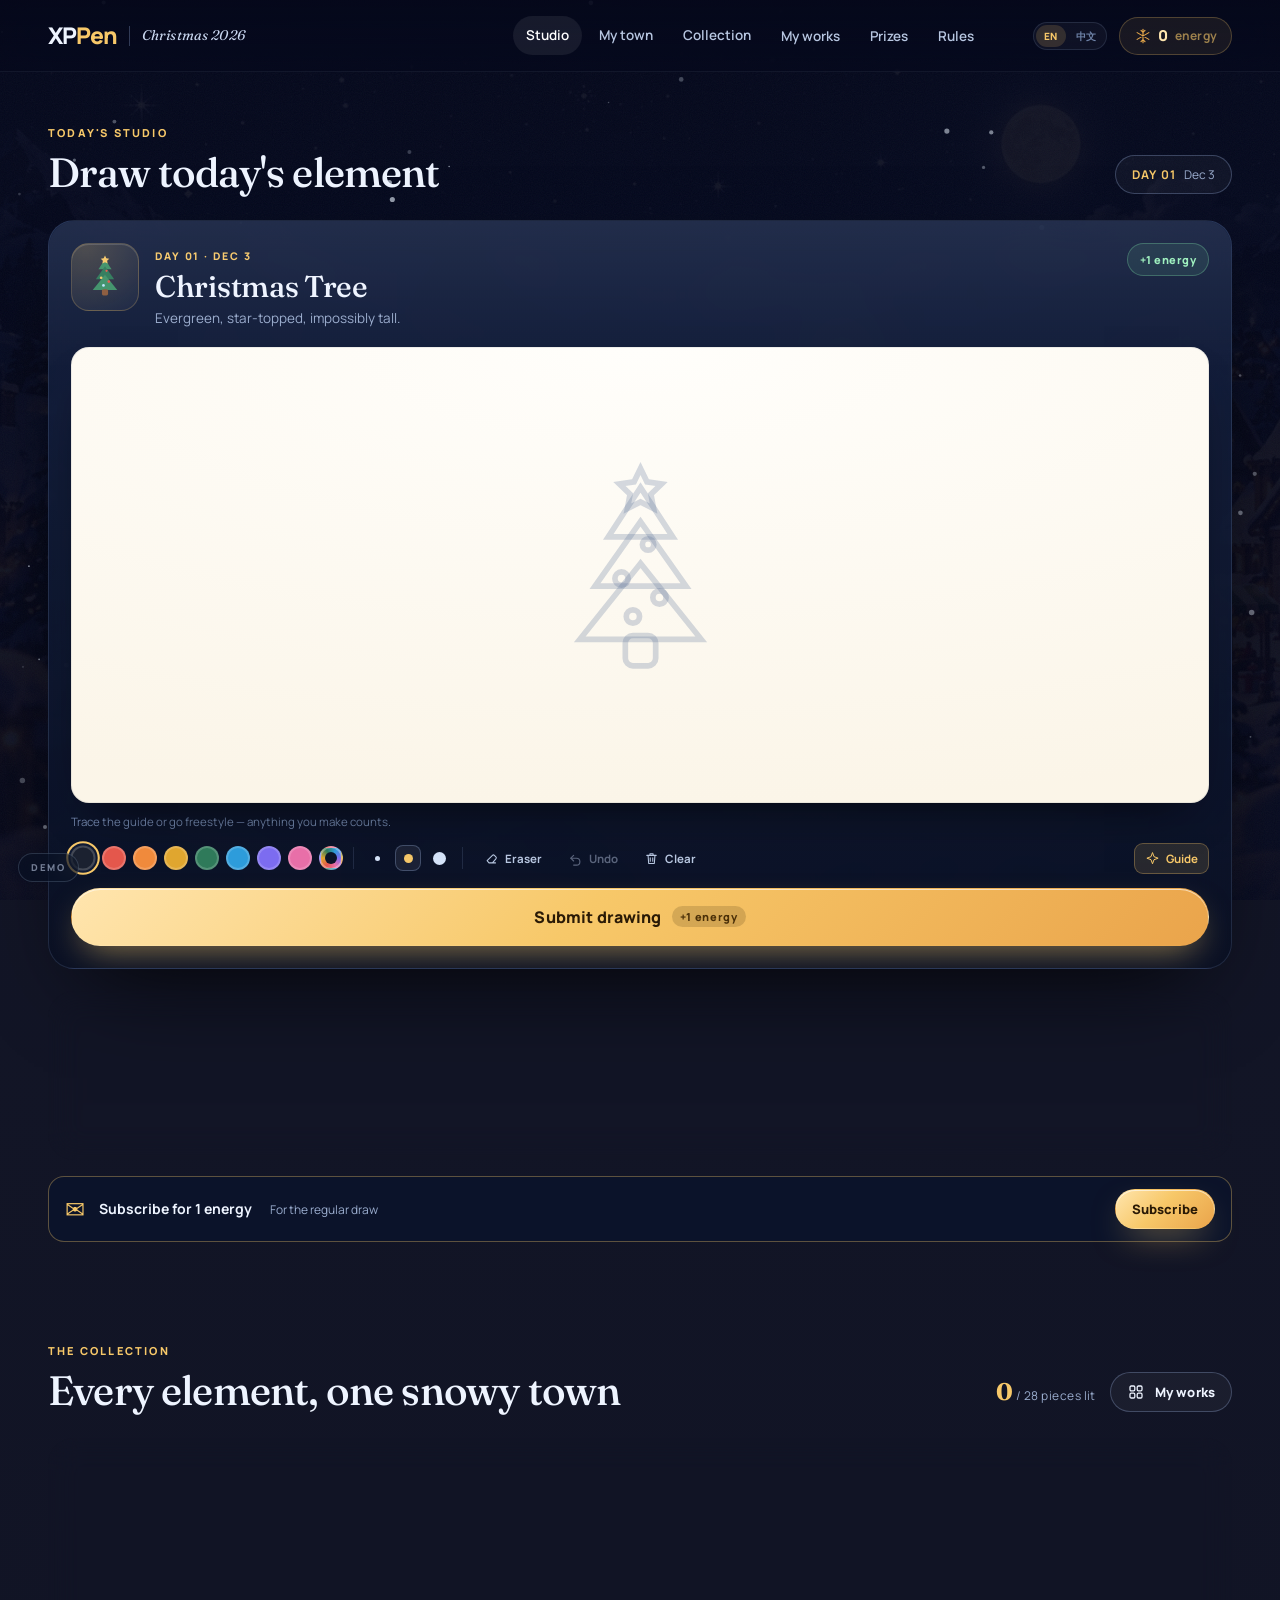
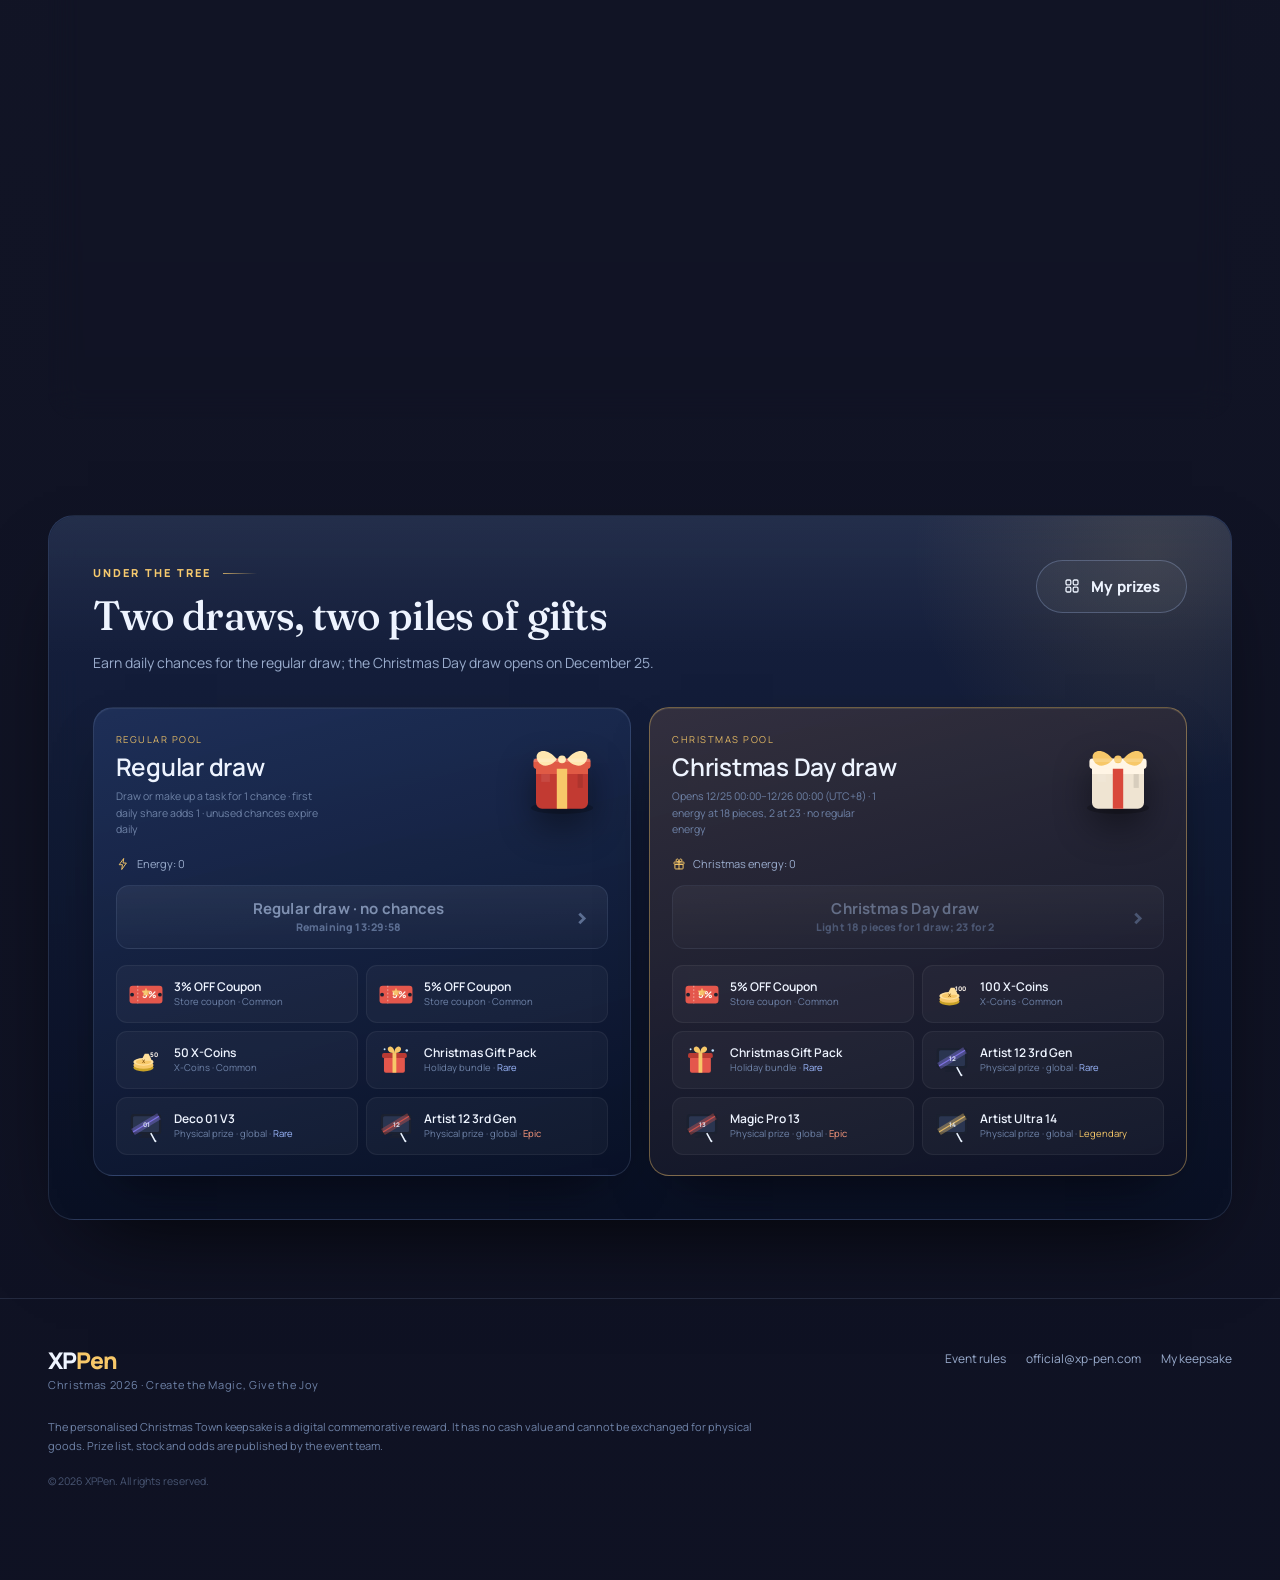
==== index.html @ 3fe93b1b "新增画室取色器与我的奖品演示场景 - 画室色板末尾新增取色器（彩虹环），调用系统取色，选中后高亮且不影响橡皮/其它色块状态 - DEMO 新增「我的奖品 · 空列表」与「我的奖品 · 实物/优惠券/积" ====
<!DOCTYPE html>
<html lang="en">
<head>
  <meta charset="UTF-8">
  <meta name="viewport" content="width=device-width, initial-scale=1, viewport-fit=cover">
  <meta name="theme-color" content="#05081a">
  <title>XPPen Christmas 2026 · Create the Magic, Give the Joy</title>
  <meta name="description" content="Draw a Christmas element every day, light up a snowbound town piece by piece and unwrap stage prizes — including the Christmas Day draw.">
  <link rel="icon" href="data:image/svg+xml,%3Csvg xmlns='http://www.w3.org/2000/svg' viewBox='0 0 32 32'%3E%3Crect width='32' height='32' rx='8' fill='%230b1228'/%3E%3Cg stroke='%23f7c869' stroke-width='2' stroke-linecap='round'%3E%3Cpath d='M16 5v22M6.5 10.5l19 11M25.5 10.5l-19 11'/%3E%3Cpath d='M12 7l4 3 4-3M12 25l4-3 4 3'/%3E%3C/g%3E%3C/svg%3E">
  <link rel="preconnect" href="https://fonts.googleapis.com">
  <link rel="preconnect" href="https://fonts.gstatic.com" crossorigin>
  <link href="https://fonts.googleapis.com/css2?family=Fraunces:ital,opsz,wght@0,9..144,400..700;1,9..144,400..700&family=Manrope:wght@400;500;600;700;800&display=swap" rel="stylesheet">
  <link rel="stylesheet" href="assets/css/style.css?v=20261104n">
</head>
<body>

<svg class="svg-defs" aria-hidden="true" focusable="false">
  <symbol id="i-arrow" viewBox="0 0 24 24"><path d="M4 12h15M13 6l6 6-6 6" fill="none" stroke="currentColor" stroke-width="1.8" stroke-linecap="round" stroke-linejoin="round"/></symbol>
  <symbol id="i-close" viewBox="0 0 24 24"><path d="M6 6l12 12M18 6L6 18" fill="none" stroke="currentColor" stroke-width="1.8" stroke-linecap="round"/></symbol>
  <symbol id="i-lock" viewBox="0 0 24 24"><rect x="5" y="10" width="14" height="10" rx="2.5" fill="none" stroke="currentColor" stroke-width="1.7"/><path d="M8 10V7.5a4 4 0 0 1 8 0V10" fill="none" stroke="currentColor" stroke-width="1.7"/><circle cx="12" cy="15" r="1.4" fill="currentColor"/></symbol>
  <symbol id="i-check" viewBox="0 0 24 24"><path d="M5 12.5l4.5 4.5L19 7" fill="none" stroke="currentColor" stroke-width="2" stroke-linecap="round" stroke-linejoin="round"/></symbol>
  <symbol id="i-share" viewBox="0 0 24 24"><circle cx="18" cy="5.5" r="2.6" fill="none" stroke="currentColor" stroke-width="1.7"/><circle cx="6" cy="12" r="2.6" fill="none" stroke="currentColor" stroke-width="1.7"/><circle cx="18" cy="18.5" r="2.6" fill="none" stroke="currentColor" stroke-width="1.7"/><path d="M8.4 10.7l7.2-4M8.4 13.3l7.2 4" fill="none" stroke="currentColor" stroke-width="1.7"/></symbol>
  <symbol id="i-download" viewBox="0 0 24 24"><path d="M12 3v12m0 0l-5-5m5 5l5-5M4 20h16" fill="none" stroke="currentColor" stroke-width="1.8" stroke-linecap="round" stroke-linejoin="round"/></symbol>
  <symbol id="i-gift" viewBox="0 0 24 24"><rect x="3.5" y="8.5" width="17" height="4" rx="1.2" fill="none" stroke="currentColor" stroke-width="1.7"/><rect x="5" y="12.5" width="14" height="8" rx="1.2" fill="none" stroke="currentColor" stroke-width="1.7"/><path d="M12 8.5V21M12 8.5C10 8.5 7 7.8 7 5.6 7 4 8.4 3 9.7 3.6 11.2 4.3 12 6.4 12 8.5zm0 0c2 0 5-.7 5-2.9C17 4 15.6 3 14.3 3.6 12.8 4.3 12 6.4 12 8.5z" fill="none" stroke="currentColor" stroke-width="1.7" stroke-linejoin="round"/></symbol>
  <symbol id="i-bolt" viewBox="0 0 24 24"><path d="M13.2 2.5L5.5 13.2h5.6L9.8 21.5l8-11.2h-5.7z" fill="none" stroke="currentColor" stroke-width="1.6" stroke-linejoin="round"/></symbol>
  <symbol id="i-gift-deco" viewBox="0 0 120 120"><ellipse cx="60" cy="106" rx="36" ry="7" fill="#000" opacity=".22"/><path d="M30 58h60v42a7 7 0 0 1-7 7H37a7 7 0 0 1-7-7z" fill="var(--deco-box,#c23a32)"/><path d="M30 58h60v9H30z" fill="var(--deco-lid,#e05a45)"/><rect x="54" y="58" width="12" height="49" fill="var(--deco-ribbon,#f7c869)"/><rect x="27" y="49" width="66" height="12" rx="4" fill="var(--deco-lid,#e05a45)"/><path d="M54 50C42 34 26 40 32 52c6 10 18 4 22-2z" fill="var(--deco-bow,#f7c869)"/><path d="M66 50c12-16 28-10 22 2-6 10-18 4-22-2z" fill="var(--deco-bow,#f7c869)"/><circle cx="60" cy="50" r="4.5" fill="var(--deco-bow,#f7c869)"/><path d="M36 67h10v9H36z" fill="#fff" opacity=".08"/><path d="M78 67h6v16h-6z" fill="#000" opacity=".1"/><path d="M27 49h66v4H27z" fill="#fff" opacity=".16"/></symbol>
  <symbol id="i-sparkle" viewBox="0 0 24 24"><path d="M12 2.5l2.4 6.6L21 11.5l-6.6 2.4L12 20.5l-2.4-6.6L3 11.5l6.6-2.4z" fill="none" stroke="currentColor" stroke-width="1.6" stroke-linejoin="round"/></symbol>
  <symbol id="i-lock-open" viewBox="0 0 24 24"><rect x="5" y="10" width="14" height="10" rx="2.5" fill="none" stroke="currentColor" stroke-width="1.7"/><path d="M8 10V7.5a4 4 0 0 1 7.6-1.7" fill="none" stroke="currentColor" stroke-width="1.7" stroke-linecap="round"/></symbol>
  <symbol id="i-calendar" viewBox="0 0 24 24"><rect x="3.5" y="5" width="17" height="15.5" rx="2.5" fill="none" stroke="currentColor" stroke-width="1.7"/><path d="M3.5 9.5h17M8 3v4M16 3v4" fill="none" stroke="currentColor" stroke-width="1.7" stroke-linecap="round"/></symbol>
  <symbol id="i-snow" viewBox="0 0 24 24"><g fill="none" stroke="currentColor" stroke-width="1.5" stroke-linecap="round"><path d="M12 3v18M4.2 7.5l15.6 9M19.8 7.5l-15.6 9"/><path d="M9.4 4.6L12 6.8l2.6-2.2M9.4 19.4L12 17.2l2.6 2.2"/></g></symbol>
  <symbol id="i-undo" viewBox="0 0 24 24"><path d="M9 7L4.5 11.5 9 16" fill="none" stroke="currentColor" stroke-width="1.8" stroke-linecap="round" stroke-linejoin="round"/><path d="M4.5 11.5h9a5.5 5.5 0 0 1 0 11H9" fill="none" stroke="currentColor" stroke-width="1.8" stroke-linecap="round"/></symbol>
  <symbol id="i-eraser" viewBox="0 0 24 24"><path d="M8 19h11M5 15.5l8.5-8.5a2.2 2.2 0 0 1 3.1 0l2.4 2.4a2.2 2.2 0 0 1 0 3.1L13.5 19H8l-3-3.5z" fill="none" stroke="currentColor" stroke-width="1.7" stroke-linejoin="round"/></symbol>
  <symbol id="i-trash" viewBox="0 0 24 24"><path d="M4.5 7h15M9.5 7V4.5h5V7M6.5 7l1 13h9l1-13M10 11v5.5M14 11v5.5" fill="none" stroke="currentColor" stroke-width="1.7" stroke-linecap="round" stroke-linejoin="round"/></symbol>
  <symbol id="i-grid" viewBox="0 0 24 24"><rect x="4" y="4" width="6.4" height="6.4" rx="1.6" fill="none" stroke="currentColor" stroke-width="1.7"/><rect x="13.6" y="4" width="6.4" height="6.4" rx="1.6" fill="none" stroke="currentColor" stroke-width="1.7"/><rect x="4" y="13.6" width="6.4" height="6.4" rx="1.6" fill="none" stroke="currentColor" stroke-width="1.7"/><rect x="13.6" y="13.6" width="6.4" height="6.4" rx="1.6" fill="none" stroke="currentColor" stroke-width="1.7"/></symbol>
  <symbol id="i-menu" viewBox="0 0 24 24"><path d="M4 7h16M4 12h16M4 17h16" fill="none" stroke="currentColor" stroke-width="1.8" stroke-linecap="round"/></symbol>
  <symbol id="i-info" viewBox="0 0 24 24"><circle cx="12" cy="12" r="9" fill="none" stroke="currentColor" stroke-width="1.7"/><path d="M12 11v6M12 7.6v.6" stroke="currentColor" stroke-width="1.9" stroke-linecap="round"/></symbol>
</svg>

<div class="snowfall" aria-hidden="true"><canvas id="snow-canvas"></canvas></div>

<header class="topbar" id="topbar">
  <a class="brand" href="#top" aria-label="XPPen Christmas 2026 home">
    <span class="brand-mark">XP<span>Pen</span></span>
    <span class="brand-divider"></span>
    <span class="brand-event" data-i18n="brand.event">Christmas 2026</span>
  </a>
  <nav class="topnav" aria-label="Sections" data-i18n-aria="nav.sections">
    <a href="#studio" data-nav="studio" data-i18n="nav.studio">Studio</a>
    <a href="#collection" data-nav="town" data-i18n="nav.town">My town</a>
    <a href="#collection" data-nav="collection" data-i18n="nav.collection">Collection</a>
    <button type="button" data-open-works data-i18n="nav.myWorks">My works</button>
    <button type="button" data-open-prizes data-i18n="nav.prizes">Prizes</button>
    <button type="button" data-open-rules data-i18n="nav.rules">Rules</button>
  </nav>
  <div class="top-actions">
    <div class="lang-switch" id="lang-switch" role="group" aria-label="Language" data-i18n-aria="nav.lang">
      <button type="button" data-lang="en">EN</button>
      <button type="button" data-lang="zh">中文</button>
    </div>
    <div class="energy-chip" title="Christmas energy" data-i18n-title="tool.energyTip">
      <svg class="i"><use href="#i-snow"/></svg>
      <b id="nav-energy">0</b><span data-i18n="hero.energyUnit">energy</span>
    </div>
    <button class="signout-btn" id="signout-btn" type="button" hidden aria-label="Sign out" data-i18n-aria="nav.signOut"><span class="signout-text" data-i18n="nav.signOut">Sign out</span><svg class="i signout-icon"><use href="#i-arrow"/></svg></button>
  </div>
</header>

<div class="popover" id="avatar-menu" role="menu" hidden>
  <div class="popover-head">
    <strong id="menu-name">Demo Maker</strong>
    <span id="menu-email">demo@xp-pen.com</span>
  </div>
  <button type="button" role="menuitem" data-open-prizes data-i18n="nav.myPrizes">My prizes</button>
  <button type="button" role="menuitem" data-open-works data-i18n="nav.myWorks">My works</button>
  <button type="button" role="menuitem" data-open-rules data-i18n="nav.eventRules">Event rules</button>
  <button type="button" role="menuitem" data-open-keepsake data-i18n="nav.keepsake">My keepsake</button>
  <button type="button" role="menuitem" data-open-demo data-i18n="nav.demo">Demo controls</button>
  <button type="button" role="menuitem" class="popover-danger" data-sign-out data-i18n="nav.signOut">Sign out</button>
</div>

<main id="main">
  <span id="top" aria-hidden="true"></span>

  <!-- ============================================================ HERO -->
  <section class="hero" hidden>
    <div class="hero-aurora" aria-hidden="true"></div>
    <div class="container hero-grid">
      <div class="hero-copy">
        <div class="eyebrow"><span class="eyebrow-dot"></span><span data-i18n="hero.eyebrow">XPPen Holiday Event · 2026</span></div>
        <h1 class="hero-title" data-i18n-html="hero.titleHtml">Create the Magic,<br><em>Give the Joy.</em></h1>
        <p class="hero-lede" data-i18n="hero.lede">Twenty-eight days, twenty-eight Christmas doodles. Every drawing lights one more piece of a snowbound town — and unlocks a little magic along the way.</p>
        <div class="hero-meta">
          <span class="meta-pill"><svg class="i"><use href="#i-calendar"/></svg><span data-i18n="hero.date">Dec 3 – Dec 31, 2026</span></span>
        </div>
        <div class="hero-actions">
          <button class="btn btn-primary" id="hero-cta" type="button">
            <span id="hero-cta-label">Start today's drawing</span>
            <svg class="i"><use href="#i-arrow"/></svg>
          </button>
          <button class="btn btn-ghost" type="button" data-open-rules data-i18n="hero.how">How it works</button>
        </div>
        <div class="hero-stats">
          <div class="stat"><span class="stat-num" id="stat-energy">0</span><span class="stat-label" data-i18n="hero.energy">Energy</span></div>
          <div class="stat"><span class="stat-num" id="stat-pieces">0</span><span class="stat-label" data-i18n="hero.pieces">Town pieces</span></div>
        </div>
      </div>

      <div class="hero-visual">
        <div class="town-card">
          <div class="town-window" id="town-window">
            <div class="scene-mount" id="scene-mount" aria-hidden="true"></div>
            <div class="mosaic" id="mosaic"></div>
            <div class="town-topbar">
              <span class="live"><i></i><span data-i18n="town.live">Live town</span></span>
              <span id="town-count">00 / 28 lit</span>
            </div>
            <div class="town-flash" id="town-flash" aria-hidden="true"></div>
          </div>
          <div class="town-plaque">
            <div class="plaque-copy">
              <span class="plaque-kicker" data-i18n="town.name">Christmas Town</span>
              <span class="plaque-date" id="plaque-date">Dec 7 · Day 5</span>
            </div>
            <div class="plaque-progress">
              <b id="plaque-count">00</b><span>/ 28</span>
            </div>
          </div>
        </div>
        <p class="town-caption"><svg class="i"><use href="#i-sparkle"/></svg><span data-i18n="town.caption">Tap a lit piece to see what you drew</span></p>
      </div>
    </div>
    <a class="hero-scroll" href="#studio" aria-label="Scroll to the studio" data-i18n-aria="hero.scrollAria">
      <span class="hero-scroll-track"><span class="hero-scroll-dot"></span></span>
      <svg class="i hero-scroll-chevron"><use href="#i-arrow"/></svg>
      <span class="hero-scroll-label" data-i18n="hero.scroll">Scroll to explore</span>
    </a>
  </section>

  <!-- ========================================================== STUDIO -->
  <section class="section studio" id="studio" style="padding-top: calc(var(--header-h) + 48px)">
    <div class="container">
      <div class="section-head">
        <div>
          <span class="kicker" data-i18n="studio.kicker">Today's studio</span>
          <h2 class="section-title" data-i18n="studio.title">Draw today's element</h2>
        </div>
        <div class="day-chip" id="day-chip"><b>Day 05</b><span>Dec 7</span></div>
      </div>

      <div class="studio-grid">
        <div class="panel studio-card" id="studio-card">
          <div class="task-head">
            <div class="task-icon" id="task-icon"></div>
            <div class="task-copy">
              <span class="task-day" id="task-day">Day 05 · Dec 7</span>
              <h3 id="task-name">Candy Cane</h3>
              <p id="task-blurb">Stripes, curls and a peppermint twist.</p>
            </div>
            <span class="reward-badge" id="task-badge">+1 energy</span>
          </div>

          <div class="makeup-picker" id="makeup-picker" hidden>
            <div class="makeup-head">
              <span class="makeup-label">Make-up pieces</span>
              <span class="makeup-note" data-i18n="makeup.noteShort">No energy · make-up can still complete a stage</span>
            </div>
            <div class="makeup-chips" id="makeup-chips"></div>
          </div>
          <div class="studio-gate" id="studio-gate" hidden>
            <div class="gate-icon"><svg class="i"><use href="#i-gift"/></svg></div>
            <h3 id="gate-title">Your stage draw is waiting</h3>
            <p id="gate-copy">You have 6 banked chances. Use them all to keep drawing.</p>
            <button class="btn btn-primary" id="gate-cta" type="button">Open the draw <svg class="i"><use href="#i-arrow"/></svg></button>
          </div>

          <div id="studio-body">
            <div class="canvas-shell">
              <div class="paper" id="paper">
                <div class="paper-guide" id="guide"></div>
                <canvas id="pad" aria-label="Drawing canvas" data-i18n-aria="tool.canvas"></canvas>
              </div>
              <div class="canvas-hint" id="canvas-hint">
                <span id="canvas-mode">Trace the guide or go freestyle — anything you make counts.</span>
              </div>
            </div>

            <div class="toolbar" role="toolbar" aria-label="Drawing tools">
              <div class="swatches" id="swatches"></div>
              <div class="tool-divider"></div>
              <div class="sizes" id="sizes" aria-label="Brush size"></div>
              <div class="tool-divider"></div>
              <div class="tool-group">
                <button class="tool-btn" id="tool-eraser" type="button" aria-pressed="false"><svg class="i"><use href="#i-eraser"/></svg><span data-i18n="tool.eraser">Eraser</span></button>
                <button class="tool-btn" id="tool-undo" type="button"><svg class="i"><use href="#i-undo"/></svg><span data-i18n="tool.undo">Undo</span></button>
                <button class="tool-btn" id="tool-clear" type="button"><svg class="i"><use href="#i-trash"/></svg><span data-i18n="tool.clear">Clear</span></button>
              </div>
              <button class="tool-btn guide-toggle is-on" id="tool-guide" type="button" aria-pressed="true"><svg class="i"><use href="#i-sparkle"/></svg><span data-i18n="tool.guide">Guide</span></button>
            </div>

            <button class="btn btn-primary btn-submit" id="submit-drawing" type="button">
              <span>Submit drawing</span>
              <span class="submit-plus">+1 energy</span>
            </button>
            <p class="studio-note" id="studio-note">One daily element · resets at 00:00 UTC+8</p>
          </div>

          <div class="studio-done" id="studio-done" hidden>
            <img class="done-art" id="done-art" alt="Your submitted drawing" hidden>
            <div class="done-head">
              <div class="done-check"><svg class="i"><use href="#i-check"/></svg></div>
              <div class="done-copy">
                <h3 id="done-title">Today's element is in your town</h3>
                <p id="done-copy">You earned 1 Christmas energy and lit piece 6.</p>
              </div>
            </div>
            <div class="done-actions">
              <button class="btn btn-primary btn-sm" id="done-continue" type="button" data-i18n="done.continue">Continue drawing</button>
              <button class="btn btn-ghost btn-sm" id="done-view" type="button" data-i18n="done.view">View my doodle</button>
              <button class="btn btn-ghost btn-sm" id="done-share" type="button"><svg class="i"><use href="#i-share"/></svg><span data-i18n="done.share">Share +1 chance</span></button>
            </div>
          </div>

        </div>

        <div class="panel studio-hud" id="studio-hud">
          <div class="hud-row">
          <div class="hud-chance">
            <div class="hud-chance-head">
              <span class="card-kicker" data-i18n="chance.kicker">Draw chances</span>
            </div>
            <div class="hud-count"><span id="chance-num">0</span><span class="chance-unit" id="chance-unit">chances</span></div>
            <p class="chance-note" id="chance-note">Draw a piece to earn your first chance.</p>
          </div>

          <div class="hud-progress" id="hud-milestone">
            <div class="nm-copy">
              <span class="card-kicker" data-i18n="chance.milestoneKicker">Pieces</span>
              <div class="nm-current"><b id="nm-current">0</b><span class="nm-unit">/ 28</span></div>
              <p class="nm-rule" data-i18n="chance.nmRule">Light 6 / 12 / 18 pieces — one limited draw each</p>
            </div>
            <div class="nm-meter">
              <div class="nm-bar">
                <div class="nm-fill" id="nm-fill"></div>
                <div class="nm-ticks" id="nm-ticks"></div>
                <span class="nm-here" id="nm-here"></span>
                <div class="nm-tooltip" id="nm-tooltip" hidden></div>
              </div>
            </div>
          </div>

          <div class="hud-draws">
            <button class="btn btn-ghost btn-sm hud-draw" id="hud-draw" type="button" disabled>
              <span class="hud-draw-head"><svg class="i"><use href="#i-gift"/></svg><b id="hud-draw-label">Limited draw</b></span>
              <span class="hud-draw-meta" id="hud-draw-meta">0 energy</span>
              <span class="hud-draw-sub" id="hud-draw-sub">Unlock in 1 piece</span>
            </button>
            <button class="btn btn-ghost btn-sm hud-draw is-special" id="hud-special-draw" type="button" disabled>
              <span class="hud-draw-head"><svg class="i"><use href="#i-sparkle"/></svg><b id="hud-special-label">Christmas draw</b></span>
              <span class="hud-draw-meta" id="hud-special-meta">Christmas energy: 0</span>
              <span class="hud-draw-sub" id="hud-special-sub">Opens Dec 25</span>
            </button>
          </div>
        </div>
</div>
      </div>
      <div class="subscription-entry" id="subscription-entry" hidden>
        <span class="subscription-icon" aria-hidden="true">✉</span>
        <div class="subscription-copy"><strong data-i18n="subscription.title">Subscribe for 1 energy</strong><span data-i18n="subscription.hint">Use it in the limited draw</span></div>
        <button class="btn btn-primary btn-sm" type="button" id="subscription-open" data-i18n="subscription.open">Subscribe</button>
      </div>
    </div>
  </section>

  <!-- ======================================================= COLLECTION -->
  <section class="section collection" id="collection">
    <div class="container">
      <div class="section-head">
        <div>
          <span class="kicker" data-i18n="collection.kicker">The collection</span>
          <h2 class="section-title" data-i18n="collection.title">Every element, one snowy town</h2>
        </div>
        <div class="collection-actions">
          <div class="collection-count"><b id="collection-count">0</b><span data-i18n="collection.countSuffix"> / 28 pieces lit</span></div>
          <button class="btn btn-ghost btn-sm" type="button" data-open-works><svg class="i"><use href="#i-grid"/></svg><span data-i18n="works.entry">My works</span></button>
        </div>
      </div>

      <div class="panel collection-panel">
        <div class="mural" id="mural">
          <div class="mural-scene" id="mural-scene" aria-hidden="true"></div>
          <div class="mural-grid" id="mural-grid"></div>
        </div>
        <div class="mural-foot">
          <span class="mural-legend"><i class="legend-dot lit"></i><span data-i18n="legend.lit">Lit</span></span>
          <span class="mural-legend"><i class="legend-dot locked"></i><span data-i18n="legend.locked">Not open yet</span></span>
          <span class="mural-tip" data-i18n="mural.tip">Tap a lit piece to see your drawing</span>
        </div>
      </div>
    </div>
  </section>

  <!-- =========================================================== GIFTS -->
  <section class="section gifts" id="prizes">
    <div class="container">
      <div class="panel gifts-panel">
        <div class="gift-copy">
          <span class="kicker" data-i18n="gifts.kicker">Under the tree</span>
          <h2 class="section-title" data-i18n="gifts.title">Two draws, two piles of gifts</h2>
          <p data-i18n="gifts.copy">Light 6 / 12 / 18 pieces to open each limited draw — or wait for the Christmas Day draw on Dec 25. More festive gifts await.</p>
          <div class="gift-actions">
            <button class="btn btn-ghost" type="button" data-open-prizes><svg class="i"><use href="#i-grid"/></svg><span data-i18n="gifts.cta">My prizes & draw history</span></button>
          </div>
        </div>
        <div class="gift-pools">
          <article class="gift-pool" id="gift-pool-limited">
            <header class="gift-pool-head">
              <svg class="gift-deco" aria-hidden="true"><use href="#i-gift-deco"/></svg>
              <span class="gift-pool-kicker" data-i18n="gifts.stageKicker">Limited pool</span>
              <h3 data-i18n="gifts.stageTitle">Limited draw</h3>
              <p data-i18n="gifts.stageCopy">Opens once at 6 / 12 / 18 pieces · up to 24h each · 1 regular energy per draw</p>
            </header>
            <div class="gift-pool-entry">
              <div class="gift-pool-facts">
                <span class="gift-fact is-energy"><svg class="i"><use href="#i-bolt"/></svg><span id="gifts-draw-meta">0 regular energy</span></span>
              </div>
              <button class="btn btn-ghost draw-entry" type="button" id="gifts-draw" disabled><svg class="i"><use href="#i-gift"/></svg><span class="draw-copy"><b id="gifts-draw-label">Limited draw</b><small id="gifts-draw-sub">Unlock in 1 piece</small></span></button>
            </div>
            <button class="gift-pool-toggle" type="button" data-gift-toggle aria-expanded="false" aria-controls="stage-prize-list">
              <span data-gift-toggle-label>View all 6 prizes</span>
              <svg class="i"><use href="#i-arrow"/></svg>
            </button>
            <div class="gift-pool-list" id="stage-prize-list"></div>
          </article>
          <article class="gift-pool is-special" id="gift-pool-special">
            <header class="gift-pool-head">
              <svg class="gift-deco" aria-hidden="true"><use href="#i-gift-deco"/></svg>
              <span class="gift-pool-kicker" data-i18n="gifts.specialKicker">Christmas pool</span>
              <h3 data-i18n="gifts.specialTitle">Christmas Day draw</h3>
              <p data-i18n="gifts.specialCopy">Opens 12/25 00:00–12/26 00:00 (UTC+8) · 1 draw at 18 pieces, 2 at 23 · no regular energy</p>
            </header>
            <div class="gift-pool-entry">
              <div class="gift-pool-facts">
                <span class="gift-fact is-chance"><svg class="i"><use href="#i-gift"/></svg><span id="gifts-special-meta">0/0 special energy</span></span>
              </div>
              <button class="btn btn-ghost draw-entry is-special" type="button" id="gifts-special-draw" disabled><svg class="i"><use href="#i-sparkle"/></svg><span class="draw-copy"><b id="gifts-special-label">Christmas draw</b><small id="gifts-special-sub">Opens Dec 25</small></span></button>
            </div>
            <button class="gift-pool-toggle" type="button" data-gift-toggle aria-expanded="false" aria-controls="special-prize-list">
              <span data-gift-toggle-label>View all 6 prizes</span>
              <svg class="i"><use href="#i-arrow"/></svg>
            </button>
            <div class="gift-pool-list" id="special-prize-list"></div>
          </article>
        </div>
      </div>
    </div>
  </section>

  <footer class="site-footer">
    <div class="container footer-grid">
      <div class="footer-brand">
        <span class="brand-mark">XP<span>Pen</span></span>
        <span class="footer-event" data-i18n="footer.event">Christmas 2026 · Create the Magic, Give the Joy</span>
      </div>
      <div class="footer-links">
        <button type="button" data-open-rules data-i18n="footer.rules">Event rules</button>
        <a href="mailto:official@xp-pen.com">official@xp-pen.com</a>
        <button type="button" data-open-keepsake data-i18n="footer.keepsake">My keepsake</button>
      </div>
      <p class="footer-fine" data-i18n="footer.fine">The personalised Christmas Town keepsake is a digital commemorative reward. It has no cash value and cannot be exchanged for physical goods. Prize list, stock and odds are published by the event team.</p>
      <p class="footer-copy" data-i18n="footer.copy">© 2026 XPPen. All rights reserved.</p>
    </div>
  </footer>
</main>

<nav class="bottom-nav" aria-label="Primary" data-i18n-aria="nav.primary">
  <a href="#collection" data-nav="town" class="is-active">
    <svg class="i"><use href="#i-snow"/></svg><span data-i18n="nav.town">My town</span>
  </a>
  <a href="#studio" data-nav="studio">
    <svg class="i"><use href="#i-sparkle"/></svg><span data-i18n="nav.studio">Studio</span>
  </a>
  <a href="#collection" data-nav="collection">
    <svg class="i"><use href="#i-grid"/></svg><span data-i18n="nav.collection">Collection</span>
  </a>
  <button type="button" id="mobile-draw" class="is-draw">
    <svg class="i"><use href="#i-gift"/></svg><span id="mobile-draw-label" data-i18n="draw.pill">Draw</span>
    <em id="mobile-draw-badge" hidden>0</em>
  </button>
  <button type="button" data-open-prizes>
    <svg class="i"><use href="#i-gift"/></svg><span data-i18n="nav.prizes">Prizes</span>
  </button>
</nav>

<button class="demo-fab" id="demo-fab" type="button" aria-label="Open demo controls" data-i18n-aria="demo.open"><span>DEMO</span></button>

<!-- ============================================================ AUTH -->
<div class="auth" id="auth" hidden>
  <div class="auth-bg" aria-hidden="true"></div>
  <div class="auth-card" role="dialog" aria-modal="true" aria-label="Sign in" data-i18n-aria="nav.signIn">
    <button class="auth-close" id="auth-close" type="button" aria-label="Close" data-i18n-aria="common.close"><svg class="i"><use href="#i-close"/></svg></button>
    <div class="auth-lang lang-switch" role="group" aria-label="Language" data-i18n-aria="nav.lang">
      <button type="button" data-lang="en">EN</button>
      <button type="button" data-lang="zh">中文</button>
    </div>
    <div class="auth-art">
      <div class="auth-art-scene" id="auth-scene" aria-hidden="true"></div>
      <div class="auth-art-copy">
        <span class="kicker" data-i18n="auth.kicker">XPPen Christmas 2026</span>
        <p data-i18n-html="auth.art">28 days of making.<br>A whole town to light.</p>
      </div>
    </div>
    <div class="auth-form-wrap">
      <div class="brand brand-lg">
        <span class="brand-mark">XP<span>Pen</span></span>
        <span class="brand-divider"></span>
        <span class="brand-event" data-i18n="brand.event">Christmas 2026</span>
      </div>
      <h2 data-i18n="auth.title">Sign in to start creating</h2>
      <p class="auth-sub" data-i18n="auth.sub">This demo keeps your progress and prize records in this browser only — it is not synced with an XPPen account.</p>
      <form id="auth-form" novalidate>
        <label class="field">
          <span data-i18n="auth.email">Email</span>
          <input type="email" id="auth-email" autocomplete="email" placeholder="you@example.com" value="demo@xp-pen.com" required>
        </label>
        <label class="field">
          <span data-i18n="auth.password">Password</span>
          <input type="password" id="auth-pass" autocomplete="current-password" placeholder="••••••••" value="christmas2026" required>
        </label>
        <p class="field-error" id="auth-error" hidden></p>
        <button class="btn btn-primary btn-block" type="submit" id="auth-submit" data-i18n="auth.submit">Sign in & start drawing</button>
      </form>
      <button class="link-btn" type="button" id="auth-demo" data-i18n="auth.demo">Preview with a demo account</button>
      <p class="auth-fine" data-i18n="auth.fine">Prototype only — no real account is created, sent or verified.</p>
    </div>
  </div>
</div>

<!-- ========================================================== OVERLAYS -->
<div id="modal-root"></div>
<div class="toast-stack" id="toasts" aria-live="polite" aria-atomic="false"></div>
<div class="fx-layer" id="fx" aria-hidden="true"></div>

<!-- ============================================================= DEMO -->
<aside class="demo-panel" id="demo-panel" hidden aria-label="Demo controls">
  <div class="demo-head">
    <strong data-i18n="demo.title">Demo controls</strong>
    <button class="icon-btn" type="button" id="demo-close" aria-label="Close demo controls" data-i18n-aria="common.close"><svg class="i"><use href="#i-close"/></svg></button>
  </div>
  <p class="demo-hint" data-i18n="demo.hint">The event starts Dec 3, 2026. Pick a date and a scenario to review every state.</p>

  <div class="demo-block">
    <span class="demo-label" data-i18n="demo.date">Simulated date</span>
    <div class="demo-date-row">
      <input type="datetime-local" id="demo-date" step="60">
      <button class="btn btn-ghost btn-xs" type="button" id="demo-apply" data-i18n="demo.apply">Apply</button>
    </div>
    <div class="demo-chips">
      <button type="button" data-jump="2026-12-03T10:30" data-i18n="demo.dec3">Dec 3</button>
      <button type="button" data-jump="2026-12-08T19:20" data-i18n="demo.dec8">Dec 8</button>
      <button type="button" data-jump="2026-12-14T19:20" data-i18n="demo.dec14">Dec 14</button>
      <button type="button" data-jump="2026-12-18T12:00" data-i18n="demo.dec18">Dec 18</button>
      <button type="button" data-jump="2026-12-20T19:20" data-i18n="demo.dec20">Dec 20</button>
      <button type="button" data-jump="2026-12-25T12:00" data-i18n="demo.dec25">Dec 25</button>
      <button type="button" data-jump="2026-12-26T12:00" data-i18n="demo.dec26">Dec 26</button>
      <button type="button" data-jump="2026-12-27T15:00" data-i18n="demo.dec27">Dec 27</button>
      <button type="button" data-jump="2026-12-30T15:00" data-i18n="demo.dec30">Dec 30</button>
      <button type="button" data-jump="2026-12-31T10:00" data-i18n="demo.cutoffTime">Dec 31 · 10:00</button>
      <button type="button" data-jump="2027-01-02T12:00" data-i18n="demo.ended">Ended</button>
    </div>
  </div>

  <div class="demo-block">
    <span class="demo-label" data-i18n="demo.scenarios">Scenarios</span>
    <div class="demo-scenarios">
      <button type="button" data-scenario="fresh" data-i18n="demo.scenario.fresh">Fresh account</button>
      <button type="button" data-scenario="dailyReady" data-i18n="demo.scenario.dailyReady">Today · draw chance ready</button>
      <button type="button" data-scenario="dailyUsed" data-i18n="demo.scenario.dailyUsed">Today · chance used</button>
      <button type="button" data-scenario="shared" data-i18n="demo.scenario.shared">Today · share reward received</button>
      <button type="button" data-scenario="expired" data-i18n="demo.scenario.expired">Next day · energy expired</button>
      <button type="button" data-scenario="xmas18next" data-i18n="demo.scenario.xmas18next">Christmas Day · 18th piece next</button>
      <button type="button" data-scenario="xmas23next" data-i18n="demo.scenario.xmas23next">Christmas Day · 23rd piece next</button>
      <button type="button" data-scenario="xmas" data-i18n="demo.scenario.xmas">Christmas Day · 18 pieces</button>
      <button type="button" data-scenario="makeupAvailable" data-i18n="demo.scenario.makeupAvailable">Make-up · up to 3 a day</button>
      <button type="button" data-scenario="makeupLimit" data-i18n="demo.scenario.makeupLimit">Make-up · daily limit reached</button>
      <button type="button" data-scenario="makeupUnlimited" data-i18n="demo.scenario.makeupUnlimited">Make-up · no daily limit</button>
      <button type="button" data-scenario="almostcomplete" data-i18n="demo.scenario.almostcomplete">27 pieces · final piece next</button>
      <button type="button" data-scenario="cutoff" data-i18n="demo.scenario.cutoff">Final cutoff · 09:30</button>
      <button type="button" data-scenario="complete" data-i18n="demo.scenario.complete">Full town · 28 pieces</button>
      <button type="button" data-scenario="prizesEmpty" data-i18n="demo.scenario.prizesEmpty">My prizes · empty list</button>
      <button type="button" data-scenario="prizesAll" data-i18n="demo.scenario.prizesAll">My prizes · product, coupon, coins</button>
    </div>
  </div>

  <div class="demo-block">
    <span class="demo-label" data-i18n="demo.tweak">Tweak state</span>
    <div class="demo-actions">
      <button type="button" data-demo="subscription-subscribed" data-i18n="subscription.demoSetSubscribed">Demo: subscribed</button>
      <button type="button" data-demo="subscription-unsubscribed" data-i18n="subscription.demoSetUnsubscribed">Demo: unsubscribed</button>
      <button type="button" data-demo="subscription-failure" data-i18n="subscription.demoToggleFailure">Demo: toggle subscription failure</button>
      <button type="button" data-demo="reset" class="danger" data-i18n="demo.reset">Reset</button>
    </div>
  </div>
  <p class="demo-foot" data-i18n="demo.foot">State is stored in this browser only.</p>
</aside>

<script src="assets/js/i18n.js?v=20261104n"></script>
<script src="assets/js/data.js?v=20261104j"></script>
<script src="assets/js/art.js?v=20261102d"></script>
<script src="assets/js/draw.js?v=20261102d"></script>
<script src="assets/js/reel.js?v=20261102d"></script>
<script src="assets/js/keepsake.js?v=20261104f"></script>
<script src="assets/js/activity-rules.js?v=20261103a"></script>
<script src="assets/js/app.js?v=20261104n"></script>
</body>
</html>
---- assets/css/style.css ----
/* ==========================================================================
   XPPen Christmas 2026 — Create the Magic, Give the Joy
   Design system + layouts for desktop and mobile web
   ========================================================================== */

:root {
  --bg: #05081a;
  --bg-2: #070d22;
  --panel: linear-gradient(180deg, rgba(24, 38, 72, .78), rgba(9, 16, 36, .88));
  --panel-solid: #0d1730;
  --stroke: rgba(178, 205, 255, .13);
  --stroke-2: rgba(178, 205, 255, .26);
  --stroke-3: rgba(178, 205, 255, .4);
  --text: #eef4ff;
  --muted: #9aaccd;
  --muted-2: #6f83a8;
  --gold: #f7c869;
  --gold-2: #e8a94b;
  --gold-3: #ffe7b0;
  --ember: #f0a94b;
  --berry: #e4574c;
  --pine: #3f9169;
  --ice: #bfe3ff;
  --violet: #8b7bf7;
  --teal: #57d2c8;
  --ok: #7be0a3;
  --serif: 'Fraunces', 'Iowan Old Style', Georgia, 'Times New Roman', serif;
  --sans: 'Manrope', -apple-system, BlinkMacSystemFont, 'Segoe UI', Roboto, Arial, sans-serif;
  --radius: 26px;
  --radius-sm: 16px;
  --shadow: 0 40px 90px -40px rgba(0, 0, 0, .9);
  --gutter: clamp(18px, 4vw, 48px);
  --header-h: 72px;
}

* { box-sizing: border-box; }
[hidden] { display: none !important; }

html { scroll-behavior: smooth; }

body {
  margin: 0;
  background: var(--bg);
  color: var(--text);
  font-family: var(--sans);
  font-size: 15px;
  line-height: 1.6;
  -webkit-font-smoothing: antialiased;
  overflow-x: hidden;
  min-height: 100vh;
}

body::before {
  content: "";
  position: fixed;
  inset: 0;
  z-index: 0;
  pointer-events: none;
  opacity: .045;
  background-image: url("data:image/svg+xml,%3Csvg xmlns='http://www.w3.org/2000/svg' width='180' height='180'%3E%3Cfilter id='n'%3E%3CfeTurbulence type='fractalNoise' baseFrequency='0.9' numOctaves='3' stitchTiles='stitch'/%3E%3C/filter%3E%3Crect width='180' height='180' filter='url(%23n)'/%3E%3C/svg%3E");
}

body.modal-open { overflow: hidden; }

.svg-defs { position: absolute; width: 0; height: 0; overflow: hidden; }

.i { width: 18px; height: 18px; display: inline-block; vertical-align: -3px; flex: none; }
.icon { display: block; width: 100%; height: 100%; }

.snowfall { position: fixed; inset: 0; z-index: 1; pointer-events: none; }
#snow-canvas { width: 100%; height: 100%; display: block; }

#main { position: relative; z-index: 2; }
.container { width: 100%; max-width: 1320px; margin: 0 auto; padding-inline: var(--gutter); }

::selection { background: rgba(247, 200, 105, .3); color: #fff; }

:focus-visible {
  outline: 2px solid var(--gold);
  outline-offset: 3px;
  border-radius: 6px;
}

/* ------------------------------------------------------------------ typography */

.kicker {
  display: inline-block;
  font-size: 11px;
  font-weight: 800;
  letter-spacing: .2em;
  text-transform: uppercase;
  color: var(--gold);
  margin-bottom: 12px;
}

.section-title {
  font-family: var(--serif);
  font-weight: 500;
  font-size: clamp(28px, 3.2vw, 44px);
  line-height: 1.08;
  letter-spacing: -.02em;
  margin: 0;
  color: var(--text);
}

.muted { color: var(--muted); }
.muted-small { font-size: 11px; color: var(--muted-2); letter-spacing: .08em; text-transform: uppercase; }

/* ------------------------------------------------------------------- buttons */

.btn {
  display: inline-flex;
  align-items: center;
  justify-content: center;
  gap: 10px;
  border-radius: 999px;
  border: 1px solid transparent;
  font-family: var(--sans);
  font-size: 15px;
  font-weight: 800;
  letter-spacing: .01em;
  padding: 15px 26px;
  cursor: pointer;
  transition: transform .2s ease, box-shadow .2s ease, background .2s ease, border-color .2s ease;
  white-space: nowrap;
  color: var(--text);
  background: transparent;
}

.btn-primary {
  background: linear-gradient(135deg, #ffe5ae 0%, #f7c869 45%, #eaa44b 100%);
  color: #2a1a06;
  box-shadow: 0 14px 34px -12px rgba(247, 200, 105, .6), inset 0 1px 0 rgba(255, 255, 255, .6);
}

.btn-primary:hover { transform: translateY(-2px); box-shadow: 0 20px 40px -14px rgba(247, 200, 105, .75), inset 0 1px 0 rgba(255, 255, 255, .6); }
.btn-primary:active { transform: translateY(0); }

.btn-ghost {
  background: rgba(255, 255, 255, .04);
  border-color: var(--stroke-2);
  color: var(--text);
}

.btn-ghost:hover { background: rgba(255, 255, 255, .09); border-color: var(--stroke-3); }

.btn-block { width: 100%; }
.btn-sm { padding: 10px 16px; font-size: 13px; }
.btn-xs { padding: 7px 12px; font-size: 12px; border-radius: 10px; }
.btn[disabled] { opacity: .5; cursor: not-allowed; transform: none !important; }

.link-btn {
  background: none;
  border: 0;
  color: var(--gold);
  font-family: var(--sans);
  font-size: 13px;
  font-weight: 700;
  cursor: pointer;
  padding: 8px 0;
  text-decoration: underline;
  text-underline-offset: 4px;
  text-decoration-color: rgba(247, 200, 105, .4);
}

.icon-btn {
  display: grid;
  place-items: center;
  width: 34px;
  height: 34px;
  border-radius: 999px;
  border: 1px solid var(--stroke);
  background: rgba(255, 255, 255, .04);
  color: var(--muted);
  cursor: pointer;
  transition: .2s;
}
.icon-btn:hover { color: var(--text); background: rgba(255, 255, 255, .09); }

/* -------------------------------------------------------------------- topbar */

.topbar {
  position: fixed;
  top: 0;
  left: 0;
  right: 0;
  z-index: 100;
  height: var(--header-h);
  display: flex;
  align-items: center;
  gap: clamp(16px, 3vw, 40px);
  padding: 0 var(--gutter);
  background: linear-gradient(180deg, rgba(5, 8, 26, .86), rgba(5, 8, 26, .5));
  backdrop-filter: blur(18px) saturate(1.15);
  border-bottom: 1px solid rgba(178, 205, 255, .07);
  transition: background .3s ease, box-shadow .3s ease;
}

.topbar.is-scrolled {
  background: rgba(5, 8, 26, .92);
  box-shadow: 0 16px 40px -30px #000;
}

.brand { display: flex; align-items: center; gap: 12px; text-decoration: none; color: var(--text); flex: none; }
.brand-mark {
  font-family: var(--sans);
  font-weight: 800;
  font-size: 23px;
  letter-spacing: -.045em;
  line-height: 1;
}
.brand-mark span { color: var(--gold); }
.brand-divider { width: 1px; height: 20px; background: var(--stroke-2); }
.brand-event {
  font-family: var(--serif);
  font-style: italic;
  font-size: 14px;
  color: #c9d7f0;
  letter-spacing: .01em;
}

.topnav { display: flex; align-items: center; gap: 4px; margin-left: auto; }
.topnav a, .topnav button {
  appearance: none;
  background: none;
  border: 0;
  color: #b8c7e2;
  font-family: var(--sans);
  font-size: 13.5px;
  font-weight: 600;
  padding: 9px 13px;
  border-radius: 999px;
  cursor: pointer;
  text-decoration: none;
  transition: color .2s, background .2s;
}
.topnav a:hover, .topnav button:hover, .topnav a.is-active { color: #fff; background: rgba(255, 255, 255, .07); }

.top-actions { display: flex; align-items: center; gap: 12px; margin-left: 8px; }

.energy-chip {
  display: flex;
  align-items: center;
  gap: 6px;
  height: 38px;
  padding: 0 14px;
  border-radius: 999px;
  border: 1px solid rgba(247, 200, 105, .25);
  background: rgba(247, 200, 105, .08);
  color: var(--gold-2);
  font-size: 12px;
  font-weight: 700;
  letter-spacing: .02em;
}
.energy-chip b { color: var(--gold-3); font-size: 15px; font-weight: 800; }
.energy-chip span { color: rgba(247, 200, 105, .6); }

.avatar {
  width: 38px;
  height: 38px;
  border-radius: 999px;
  border: 1px solid rgba(191, 227, 255, .35);
  background: linear-gradient(140deg, #2a3d66, #121c38);
  color: #dbe9ff;
  font-family: var(--sans);
  font-size: 12px;
  font-weight: 800;
  letter-spacing: .04em;
  cursor: pointer;
  transition: .2s;
}
.avatar:hover { border-color: var(--gold); color: #fff; transform: translateY(-1px); }

.popover {
  position: fixed;
  top: calc(var(--header-h) - 4px);
  right: var(--gutter);
  z-index: 150;
  width: 244px;
  padding: 8px;
  border-radius: 18px;
  background: linear-gradient(180deg, #182645, #0b1428);
  border: 1px solid var(--stroke-2);
  box-shadow: 0 30px 70px -20px #000;
  animation: popIn .18s ease;
}
.popover[hidden] { display: none; }
.popover-head { padding: 12px 12px 14px; border-bottom: 1px solid var(--stroke); margin-bottom: 6px; display: flex; flex-direction: column; gap: 2px; }
.popover-head strong { font-size: 14px; }
.popover-head span { font-size: 12px; color: var(--muted); }
.popover button {
  display: block;
  width: 100%;
  text-align: left;
  padding: 10px 12px;
  border: 0;
  border-radius: 10px;
  background: transparent;
  color: #cfdcf3;
  font-family: var(--sans);
  font-size: 13px;
  font-weight: 600;
  cursor: pointer;
}
.popover button:hover { background: rgba(255, 255, 255, .07); color: #fff; }
.popover .popover-danger { color: #ff9c92; }

/* ---------------------------------------------------------------------- hero */

.hero { position: relative; padding: calc(var(--header-h) + 70px) 0 90px; overflow: hidden; }
.hero-aurora {
  position: absolute;
  inset: -20% -10% auto -10%;
  height: 780px;
  pointer-events: none;
  background:
    radial-gradient(560px 380px at 78% 26%, rgba(87, 210, 200, .16), transparent 70%),
    radial-gradient(620px 420px at 22% 10%, rgba(139, 123, 247, .18), transparent 70%),
    radial-gradient(700px 420px at 60% 80%, rgba(240, 169, 75, .09), transparent 70%);
  filter: blur(10px);
}

.hero-grid {
  position: relative;
  display: grid;
  grid-template-columns: 1.02fr .98fr;
  gap: clamp(28px, 5vw, 72px);
  align-items: center;
}

.eyebrow {
  display: flex;
  align-items: center;
  gap: 10px;
  font-size: 11px;
  font-weight: 800;
  letter-spacing: .22em;
  text-transform: uppercase;
  color: #b9c9e5;
  margin-bottom: 22px;
}
.eyebrow-dot { width: 6px; height: 6px; border-radius: 50%; background: var(--gold); box-shadow: 0 0 14px var(--gold); }

.hero-title {
  font-family: var(--serif);
  font-weight: 500;
  font-size: clamp(46px, 5.6vw, 86px);
  line-height: .96;
  letter-spacing: -.028em;
  margin: 0 0 24px;
  color: #f2f7ff;
  text-wrap: balance;
}
.hero-title em {
  font-style: italic;
  background: linear-gradient(100deg, #fff3d2 0%, #f7c869 45%, #e9a24a 100%);
  -webkit-background-clip: text;
  background-clip: text;
  color: transparent;
}

.hero-lede {
  font-size: clamp(15px, 1.25vw, 17px);
  color: var(--muted);
  max-width: 46ch;
  line-height: 1.7;
  margin: 0 0 26px;
}

.hero-meta { display: flex; flex-wrap: wrap; gap: 8px; margin-bottom: 30px; }
.meta-pill {
  display: inline-flex;
  align-items: center;
  gap: 7px;
  padding: 7px 13px;
  border-radius: 999px;
  border: 1px solid var(--stroke);
  background: rgba(255, 255, 255, .035);
  font-size: 12px;
  font-weight: 600;
  color: #c6d5ee;
  letter-spacing: .01em;
}
.meta-pill .i { width: 14px; height: 14px; color: var(--gold); }

.hero-actions { display: flex; flex-wrap: wrap; gap: 12px; margin-bottom: 40px; }
.hero-actions .btn-primary { padding: 16px 28px; font-size: 15.5px; }

.hero-stats {
  display: flex;
  align-items: center;
  gap: clamp(20px, 3.2vw, 48px);
  padding-top: 24px;
  border-top: 1px solid var(--stroke);
  max-width: 480px;
}
.stat { display: flex; flex-direction: column; gap: 2px; }
.stat-num {
  font-family: var(--serif);
  font-size: clamp(28px, 2.6vw, 36px);
  line-height: 1;
  color: var(--gold-3);
}
.stat-label { font-size: 10.5px; letter-spacing: .16em; text-transform: uppercase; color: var(--muted-2); font-weight: 700; }

.hero-visual { position: relative; }
.town-caption {
  display: flex;
  align-items: center;
  gap: 8px;
  justify-content: center;
  margin: 16px 0 0;
  font-size: 12px;
  color: var(--muted-2);
  letter-spacing: .02em;
}
.town-caption .i { width: 13px; height: 13px; color: var(--gold); }

.hero-scroll {
  position: absolute;
  left: 50%;
  bottom: 22px;
  transform: translateX(-50%);
  display: flex;
  flex-direction: column;
  align-items: center;
  gap: 7px;
  text-decoration: none;
  z-index: 3;
}
.hero-scroll-track {
  position: relative;
  width: 1px;
  height: 32px;
  overflow: hidden;
  background: linear-gradient(180deg, transparent, rgba(247, 200, 105, .55));
}
.hero-scroll-dot {
  position: absolute;
  left: 50%;
  top: 0;
  width: 5px;
  height: 5px;
  margin-left: -2px;
  border-radius: 50%;
  background: var(--gold);
  box-shadow: 0 0 10px 2px rgba(247, 200, 105, .55);
  animation: scrollDot 2.2s ease-in-out infinite;
}
.hero-scroll-chevron {
  width: 16px;
  height: 16px;
  color: var(--gold);
  transform: rotate(90deg);
  animation: scrollNudge 2.2s ease-in-out infinite;
}
.hero-scroll-label {
  font-size: 9.5px;
  font-weight: 700;
  letter-spacing: .18em;
  text-transform: uppercase;
  color: rgba(226, 241, 255, .62);
  white-space: nowrap;
  transition: color .25s;
}
.hero-scroll:hover .hero-scroll-label { color: var(--gold); }
.hero-scroll:hover .hero-scroll-chevron { filter: drop-shadow(0 0 6px rgba(247, 200, 105, .7)); }
@keyframes scrollDot {
  0% { transform: translateY(-4px); opacity: 0; }
  30% { opacity: 1; }
  70% { opacity: 1; }
  100% { transform: translateY(30px); opacity: 0; }
}
@keyframes scrollNudge {
  0%, 100% { transform: rotate(90deg) translateX(0); }
  50% { transform: rotate(90deg) translateX(4px); }
}

/* ----------------------------------------------------------------- town card */

.town-card {
  position: relative;
  padding: 10px;
  border-radius: 30px;
  background:
    radial-gradient(120% 90% at 80% 0%, rgba(247, 200, 105, .15), transparent 60%),
    linear-gradient(160deg, #3d2c22 0%, #1a1210 52%, #2b1d16 100%);
  box-shadow:
    0 50px 90px -40px rgba(0, 0, 0, .95),
    0 0 0 1px rgba(247, 200, 105, .22),
    inset 0 1px 0 rgba(255, 255, 255, .14);
}

.town-window {
  position: relative;
  border-radius: 22px;
  overflow: hidden;
  aspect-ratio: 8 / 5;
  background: #05081a;
  box-shadow: inset 0 0 0 1px rgba(0, 0, 0, .6), inset 0 0 60px rgba(0, 0, 0, .55);
}

.scene-mount { position: absolute; inset: 0; }
.scene-mount svg { display: block; width: 100%; height: 100%; }

.mosaic {
  position: absolute;
  inset: 0;
  display: grid;
  grid-template-columns: repeat(7, 1fr);
  grid-template-rows: repeat(4, 1fr);
  gap: 2px;
}

.frag {
  position: relative;
  overflow: hidden;
  background:
    linear-gradient(135deg, rgba(206, 232, 255, .22) 0%, rgba(126, 160, 208, .10) 42%, rgba(20, 36, 70, .40) 100%);
  box-shadow: inset 0 0 0 1px rgba(214, 233, 255, .09), inset 0 0 22px rgba(6, 12, 28, .35);
  backdrop-filter: blur(2px) saturate(.5) brightness(.64);
  -webkit-backdrop-filter: blur(2px) saturate(.5) brightness(.64);
  transition: background .7s ease, box-shadow .5s ease, backdrop-filter .7s ease, transform .7s ease;
}
.frag::after {
  content: "✦";
  position: absolute;
  inset: 0;
  display: grid;
  place-items: center;
  font-size: 9px;
  color: rgba(226, 241, 255, .18);
  transition: opacity .3s;
}
.frag.is-lit {
  background: transparent;
  box-shadow: none;
  backdrop-filter: none;
  -webkit-backdrop-filter: none;
  cursor: pointer;
}
.frag.is-lit::after { content: ""; }
.frag.is-lit:hover { background: rgba(247, 200, 105, .07); box-shadow: inset 0 0 0 1px rgba(247, 200, 105, .4); }
.frag.is-flash { animation: fragFlash 1.3s ease; }
.frag.is-fresh { animation: fragFresh 1.6s ease; }

.town-topbar {
  position: absolute;
  top: 0;
  left: 0;
  right: 0;
  display: flex;
  align-items: center;
  justify-content: space-between;
  padding: 13px 16px;
  font-size: 10px;
  font-weight: 800;
  letter-spacing: .16em;
  text-transform: uppercase;
  color: rgba(226, 238, 255, .82);
  background: linear-gradient(180deg, rgba(4, 8, 20, .6), transparent);
  pointer-events: none;
}
.live { display: flex; align-items: center; gap: 8px; }
.live i { width: 6px; height: 6px; border-radius: 50%; background: var(--ok); box-shadow: 0 0 10px var(--ok); animation: pulse 2.4s infinite; }

.town-flash {
  position: absolute;
  inset: 0;
  pointer-events: none;
  opacity: 0;
  background: radial-gradient(60% 60% at 50% 50%, rgba(255, 226, 165, .55), transparent 70%);
}
.town-flash.is-on { animation: townFlash 1.1s ease; }

.town-plaque {
  display: flex;
  align-items: center;
  justify-content: space-between;
  gap: 16px;
  margin-top: 10px;
  padding: 13px 18px;
  border-radius: 16px;
  background: linear-gradient(180deg, #241a15 0%, #140e0c 100%);
  border: 1px solid rgba(247, 200, 105, .18);
  box-shadow: inset 0 1px 0 rgba(255, 255, 255, .08), inset 0 -8px 20px rgba(0, 0, 0, .5);
}
.plaque-copy { display: flex; flex-direction: column; gap: 1px; }
.plaque-kicker {
  font-family: var(--serif);
  font-size: 18px;
  letter-spacing: .01em;
  color: #efdcb6;
  text-shadow: 0 1px 0 rgba(0, 0, 0, .6);
}
.plaque-date { font-size: 10px; letter-spacing: .14em; text-transform: uppercase; color: rgba(239, 220, 182, .5); font-weight: 700; }
.plaque-progress { display: flex; align-items: baseline; gap: 3px; color: rgba(239, 220, 182, .55); font-size: 13px; }
.plaque-progress b { font-family: var(--serif); font-size: 26px; line-height: 1; color: var(--gold); }

/* ------------------------------------------------------------------- section */

.section { position: relative; padding: 48px 0; }
section[id] { scroll-margin-top: calc(var(--header-h) + 22px); }
.section-head {
  display: flex;
  align-items: flex-end;
  justify-content: space-between;
  gap: 24px;
  margin-bottom: 26px;
}
.section-head .kicker { margin-bottom: 8px; }

.day-chip {
  display: flex;
  align-items: baseline;
  gap: 8px;
  padding: 9px 16px;
  border-radius: 999px;
  border: 1px solid var(--stroke-2);
  background: rgba(255, 255, 255, .04);
  flex: none;
}
.day-chip b { font-size: 12px; letter-spacing: .1em; text-transform: uppercase; color: var(--gold); }
.day-chip span { font-size: 12px; color: var(--muted); }

.panel {
  position: relative;
  background: var(--panel);
  border: 1px solid var(--stroke);
  border-radius: var(--radius);
  box-shadow: var(--shadow);
  backdrop-filter: blur(16px);
}
.panel::after {
  content: "";
  position: absolute;
  inset: 0;
  border-radius: inherit;
  pointer-events: none;
  background: linear-gradient(180deg, rgba(255, 255, 255, .06), transparent 20%);
}

/* -------------------------------------------------------------------- studio */

.studio-grid {
  display: grid;
  grid-template-columns: minmax(0, 1fr);
  gap: 22px;
  align-items: start;
}

.studio-card { padding: 22px; overflow: hidden; }

.task-head {
  display: flex;
  align-items: flex-start;
  gap: 16px;
  margin-bottom: 18px;
}
.task-icon {
  width: 68px;
  height: 68px;
  flex: none;
  border-radius: 18px;
  display: grid;
  place-items: center;
  padding: 10px;
  background: radial-gradient(120% 120% at 20% 0%, rgba(247, 200, 105, .22), rgba(255, 255, 255, .04));
  border: 1px solid rgba(247, 200, 105, .22);
  box-shadow: inset 0 1px 0 rgba(255, 255, 255, .14);
}
.task-copy { flex: 1; min-width: 0; }
.task-day { font-size: 10.5px; font-weight: 800; letter-spacing: .18em; text-transform: uppercase; color: var(--gold); }
.task-copy h3 {
  font-family: var(--serif);
  font-weight: 500;
  font-size: 30px;
  line-height: 1.1;
  margin: 3px 0 5px;
  letter-spacing: -.01em;
}
.task-copy p { margin: 0; font-size: 13.5px; color: var(--muted); }
.reward-badge {
  flex: none;
  padding: 7px 12px;
  border-radius: 999px;
  background: rgba(123, 224, 163, .1);
  border: 1px solid rgba(123, 224, 163, .3);
  color: #9bf0bd;
  font-size: 11px;
  font-weight: 800;
  letter-spacing: .04em;
  white-space: nowrap;
}
.reward-badge.is-makeup {
  background: rgba(191, 227, 255, .08);
  border-color: rgba(191, 227, 255, .25);
  color: var(--ice);
}

.canvas-shell { position: relative; }

.paper {
  position: relative;
  border-radius: 18px;
  overflow: hidden;
  aspect-ratio: 2.5 / 1;
  background: radial-gradient(120% 100% at 50% 0%, #fffefb 0%, #fbf5e8 100%);
  box-shadow: inset 0 0 0 1px rgba(30, 40, 60, .08), 0 24px 50px -30px rgba(0, 0, 0, .85);
  touch-action: none;
}

.paper-guide {
  position: absolute;
  inset: 0;
  display: grid;
  place-items: center;
  pointer-events: none;
  transition: opacity .3s ease;
}
.paper-guide svg { width: 50%; height: 50%; }
.paper-guide svg * { fill: none !important; stroke: #5b7096; stroke-width: 3; opacity: .26; }
.paper-guide.is-hidden { opacity: 0; }

#pad { position: absolute; inset: 0; width: 100%; height: 100%; display: block; cursor: crosshair; touch-action: none; }

.canvas-hint { margin-top: 10px; font-size: 11.5px; color: var(--muted-2); display: flex; align-items: center; gap: 6px; }

.toolbar {
  display: flex;
  align-items: center;
  gap: 10px;
  flex-wrap: wrap;
  margin: 12px 0 14px;
}
.swatches { display: flex; gap: 7px; }
.swatch {
  width: 24px;
  height: 24px;
  border-radius: 50%;
  border: 2px solid rgba(255, 255, 255, .18);
  background: var(--c);
  cursor: pointer;
  padding: 0;
  transition: transform .15s, box-shadow .15s;
  position: relative;
}
.swatch:hover { transform: scale(1.12); }
.swatch.is-active { box-shadow: 0 0 0 2px #101a33, 0 0 0 4px var(--gold); transform: scale(1.05); }

/* Custom colour picker — sits after the fixed palette, opens the OS picker */
.swatch--custom {
  display: inline-grid;
  place-items: center;
  padding: 0;
  overflow: hidden;
  background: conic-gradient(from 210deg, #e4574c, #e0a62f, #2f7a5a, #2d9cdb, #7c6cf0, #e86fa8, #e4574c);
  border-color: rgba(255, 255, 255, .32);
  -webkit-tap-highlight-color: transparent;
}
.swatch--custom.has-color { background: var(--c); }
.swatch--custom input[type="color"] {
  position: absolute;
  inset: 0;
  width: 100%;
  height: 100%;
  padding: 0;
  margin: 0;
  border: 0;
  opacity: 0;
  cursor: pointer;
  -webkit-appearance: none;
  appearance: none;
}
.swatch--custom .swatch-custom-fill {
  position: absolute;
  inset: 4px;
  border-radius: 50%;
  background: #0b1428;
  pointer-events: none;
  transition: opacity .15s;
}
.swatch--custom.has-color .swatch-custom-fill { opacity: 0; }

.tool-divider { width: 1px; height: 22px; background: var(--stroke); }

.sizes { display: flex; gap: 5px; align-items: center; }
.size {
  width: 26px;
  height: 26px;
  border-radius: 8px;
  border: 1px solid transparent;
  background: transparent;
  display: grid;
  place-items: center;
  cursor: pointer;
  padding: 0;
}
.size i { display: block; border-radius: 50%; background: #d6e4fa; }
.size.is-active { background: rgba(255, 255, 255, .07); border-color: var(--stroke-2); }
.size.is-active i { background: var(--gold); }

.tool-group { display: flex; gap: 4px; }
.tool-btn {
  display: inline-flex;
  align-items: center;
  gap: 6px;
  padding: 7px 10px;
  border-radius: 9px;
  border: 1px solid transparent;
  background: transparent;
  color: #b9c8e2;
  font-family: var(--sans);
  font-size: 11.5px;
  font-weight: 700;
  cursor: pointer;
  transition: .18s;
}
.tool-btn .i { width: 15px; height: 15px; }
.tool-btn:hover { background: rgba(255, 255, 255, .07); color: #fff; }
.tool-btn.is-on { background: rgba(247, 200, 105, .13); color: var(--gold); border-color: rgba(247, 200, 105, .3); }
.guide-toggle { margin-left: auto; }

.btn-submit {
  width: 100%;
  position: relative;
  overflow: hidden;
  padding: 17px 24px;
  font-size: 16px;
  justify-content: center;
}
.btn-submit .submit-plus {
  font-size: 11px;
  letter-spacing: .06em;
  padding: 3px 8px;
  border-radius: 999px;
  background: rgba(42, 26, 6, .16);
  color: #4a2f08;
}
.btn-submit::after {
  content: "";
  position: absolute;
  top: 0;
  left: -60%;
  width: 45%;
  height: 100%;
  background: linear-gradient(100deg, transparent, rgba(255, 255, 255, .55), transparent);
  transform: skewX(-20deg);
  animation: sheen 5s infinite;
}
.studio-note { text-align: center; font-size: 11.5px; color: var(--muted-2); margin: 10px 0 0; }

.studio-gate {
  border-radius: 18px;
  border: 1px dashed rgba(247, 200, 105, .4);
  background: radial-gradient(80% 120% at 50% 0%, rgba(247, 200, 105, .12), transparent 70%);
  padding: 34px 24px;
  text-align: center;
}
.gate-icon {
  width: 58px;
  height: 58px;
  margin: 0 auto 14px;
  border-radius: 18px;
  display: grid;
  place-items: center;
  background: rgba(247, 200, 105, .12);
  border: 1px solid rgba(247, 200, 105, .3);
  color: var(--gold);
}
.gate-icon .i { width: 26px; height: 26px; }
.studio-gate h3 { font-family: var(--serif); font-size: 24px; font-weight: 500; margin: 0 0 6px; }
.studio-gate p { font-size: 13.5px; color: var(--muted); margin: 0 auto 18px; max-width: 42ch; }

.studio-done {
  display: flex;
  flex-direction: column;
  align-items: stretch;
  gap: 16px;
  border-radius: 18px;
  padding: 18px;
  background: linear-gradient(135deg, rgba(123, 224, 163, .1), rgba(255, 255, 255, .02));
  border: 1px solid rgba(123, 224, 163, .22);
}
.done-head { display: flex; align-items: center; gap: 14px; }
.done-check {
  width: 46px;
  height: 46px;
  flex: none;
  border-radius: 50%;
  display: grid;
  place-items: center;
  background: rgba(123, 224, 163, .16);
  color: #9bf0bd;
  border: 1px solid rgba(123, 224, 163, .35);
}
.done-check .i { width: 22px; height: 22px; }
.done-copy { flex: 1; min-width: 200px; }
.done-copy h3 { font-family: var(--serif); font-size: 21px; font-weight: 500; margin: 0 0 2px; }
.done-copy p { margin: 0; font-size: 13px; color: var(--muted); }
.done-actions { display: flex; gap: 8px; flex-wrap: wrap; }

.makeup-picker { margin: 0 0 18px; padding-bottom: 14px; border-bottom: 1px solid var(--stroke); }
.makeup-head { display: flex; align-items: baseline; justify-content: space-between; gap: 12px; margin-bottom: 10px; }
.makeup-label { font-size: 10.5px; font-weight: 800; letter-spacing: .16em; text-transform: uppercase; color: var(--ice); }
.makeup-note { font-size: 10.5px; color: var(--muted-2); letter-spacing: .04em; }
.makeup-chips {
  display: flex;
  gap: 6px;
  flex-wrap: nowrap;
  overflow-x: auto;
  padding-bottom: 4px;
  scrollbar-width: none;
  -webkit-overflow-scrolling: touch;
}
.makeup-chips::-webkit-scrollbar { display: none; }
.makeup-chip { flex: 0 0 auto; }
.makeup-chip {
  display: inline-flex;
  align-items: center;
  gap: 6px;
  padding: 6px 10px;
  border-radius: 999px;
  border: 1px solid var(--stroke);
  background: rgba(255, 255, 255, .035);
  color: #c3d2ea;
  font-family: var(--sans);
  font-size: 11.5px;
  font-weight: 600;
  cursor: pointer;
  transition: .18s;
}
.makeup-chip:hover { border-color: var(--stroke-3); color: #fff; }
.makeup-chip.is-active { background: rgba(191, 227, 255, .14); border-color: rgba(191, 227, 255, .45); color: #eaf6ff; }
.makeup-chip .icon { width: 18px; height: 18px; }

/* ----------------------------------------------------------------- side cards */

.studio-side { display: flex; flex-direction: column; gap: 16px; position: sticky; top: calc(var(--header-h) + 18px); }
.chance-card { padding: 22px; }
.card-head { display: flex; align-items: center; justify-content: space-between; gap: 12px; margin-bottom: 8px; }
.card-kicker { font-size: 10.5px; font-weight: 800; letter-spacing: .18em; text-transform: uppercase; color: #b8c9e5; }
.info-btn { background: none; border: 0; padding: 0; color: var(--muted-2); cursor: pointer; display: grid; place-items: center; }
.info-btn:hover { color: var(--gold); }
.info-btn .i { width: 15px; height: 15px; }

.chance-big { display: flex; align-items: baseline; gap: 9px; margin: 2px 0 2px; }
.chance-big span:first-child {
  font-family: var(--serif);
  font-size: 58px;
  line-height: 1;
  color: var(--gold);
  letter-spacing: -.03em;
}
.chance-unit { font-size: 12px; color: var(--muted-2); letter-spacing: .1em; text-transform: uppercase; font-weight: 700; }
.chance-note { font-size: 12.5px; color: var(--muted); margin: 6px 0 18px; line-height: 1.5; }

.next-milestone { margin-bottom: 18px; }
.nm-head { display: flex; justify-content: space-between; gap: 8px; font-size: 11px; color: var(--muted); margin-bottom: 7px; }
.nm-head span:first-child { font-weight: 700; color: #c6d5ee; }
.nm-bar { position: relative; height: 7px; border-radius: 999px; background: rgba(255, 255, 255, .07); overflow: visible; }
.nm-fill { height: 100%; border-radius: 999px; background: linear-gradient(90deg, var(--gold-2), var(--gold)); box-shadow: 0 0 16px rgba(247, 200, 105, .45); transition: width .8s cubic-bezier(.2, .8, .2, 1); }
.nm-ticks { position: absolute; inset: 0; pointer-events: none; }
.nm-tick { position: absolute; top: 50%; width: 2px; height: 13px; background: rgba(255, 255, 255, .22); transform: translate(-50%, -50%); border-radius: 2px; }
.nm-tick.is-past { background: var(--gold); }
.nm-tick-label { position: absolute; top: 12px; transform: translateX(-50%); font-size: 8.5px; color: var(--muted-2); letter-spacing: .04em; }

.share-row {
  width: 100%;
  display: flex;
  align-items: center;
  gap: 12px;
  padding: 12px;
  border-radius: 14px;
  border: 1px solid var(--stroke);
  background: rgba(255, 255, 255, .03);
  color: var(--text);
  text-align: left;
  cursor: pointer;
  font-family: var(--sans);
  transition: .2s;
}
.share-row:hover { background: rgba(255, 255, 255, .07); border-color: var(--stroke-2); }
.share-icon {
  width: 34px;
  height: 34px;
  border-radius: 10px;
  display: grid;
  place-items: center;
  background: rgba(87, 210, 200, .12);
  color: var(--teal);
  flex: none;
}
.share-copy { display: flex; flex-direction: column; gap: 1px; flex: 1; }
.share-copy b { font-size: 12.5px; }
.share-copy small { font-size: 10.5px; color: var(--muted-2); }
.share-arrow { width: 15px; height: 15px; color: var(--muted-2); }

.milestone-card { padding: 20px 22px 8px; }
.milestone-list { display: flex; flex-direction: column; }
.mstone {
  display: flex;
  align-items: center;
  gap: 12px;
  padding: 13px 0;
  border-top: 1px solid var(--stroke);
  width: 100%;
  background: none;
  border-left: 0;
  border-right: 0;
  border-bottom: 0;
  color: var(--text);
  font-family: var(--sans);
  text-align: left;
  cursor: pointer;
}
.mstone:hover .mstone-name { color: #fff; }
.mstone-icon {
  width: 36px;
  height: 36px;
  flex: none;
  border-radius: 11px;
  display: grid;
  place-items: center;
  background: rgba(255, 255, 255, .05);
  border: 1px solid var(--stroke);
  color: var(--muted);
}
.mstone-icon .i { width: 17px; height: 17px; }
.mstone-copy { flex: 1; min-width: 0; display: flex; flex-direction: column; }
.mstone-name { font-size: 12.5px; font-weight: 700; color: #dbe6f8; transition: .2s; }
.mstone-sub { font-size: 10.5px; color: var(--muted-2); }
.mstone-state {
  flex: none;
  font-size: 9.5px;
  font-weight: 800;
  letter-spacing: .08em;
  text-transform: uppercase;
  padding: 4px 8px;
  border-radius: 999px;
  border: 1px solid var(--stroke);
  color: var(--muted-2);
}
.mstone.is-ready { border-top-color: rgba(247, 200, 105, .28); }
.mstone.is-ready .mstone-icon { background: rgba(247, 200, 105, .14); border-color: rgba(247, 200, 105, .4); color: var(--gold); animation: readyPulse 2.4s infinite; }
.mstone.is-ready .mstone-state { color: var(--gold); border-color: rgba(247, 200, 105, .45); background: rgba(247, 200, 105, .08); }
.mstone.is-done .mstone-icon { background: rgba(123, 224, 163, .1); border-color: rgba(123, 224, 163, .28); color: #9bf0bd; }
.mstone.is-done .mstone-state { color: #9bf0bd; border-color: rgba(123, 224, 163, .3); }
.mstone.is-special .mstone-icon { color: var(--berry); }
.mstone.is-special.is-ready .mstone-icon { color: #ffd4ce; background: rgba(228, 87, 76, .16); border-color: rgba(228, 87, 76, .45); animation: none; }
.mstone.is-special.is-ready .mstone-state { color: #ffb4aa; border-color: rgba(228, 87, 76, .45); background: rgba(228, 87, 76, .1); }

/* ---------------------------------------------------------------- collection */

.collection-count { font-size: 12px; color: var(--muted); letter-spacing: .04em; flex: none; }
.collection-count b { font-family: var(--serif); font-size: 24px; color: var(--gold); }

.collection-panel { padding: 22px; }
.collection-filters { display: flex; gap: 8px; flex-wrap: wrap; margin-bottom: 18px; }
.chip {
  padding: 7px 14px;
  border-radius: 999px;
  border: 1px solid var(--stroke);
  background: rgba(255, 255, 255, .03);
  color: var(--muted);
  font-family: var(--sans);
  font-size: 11.5px;
  font-weight: 700;
  cursor: pointer;
  transition: .18s;
}
.chip:hover { color: #fff; border-color: var(--stroke-2); }
.chip.is-active { background: rgba(247, 200, 105, .14); border-color: rgba(247, 200, 105, .45); color: var(--gold); }

.album { display: grid; grid-template-columns: repeat(7, minmax(0, 1fr)); gap: 10px; }
.album-item {
  position: relative;
  aspect-ratio: 1 / 1;
  border-radius: 14px;
  border: 1px solid var(--stroke);
  background: rgba(255, 255, 255, .025);
  padding: 10px 8px 8px;
  display: flex;
  flex-direction: column;
  align-items: center;
  justify-content: center;
  gap: 6px;
  cursor: pointer;
  transition: transform .2s, border-color .2s, background .2s, box-shadow .2s;
  overflow: hidden;
  font-family: var(--sans);
  color: var(--text);
  text-align: center;
}
.album-item:hover { transform: translateY(-3px); border-color: var(--stroke-2); background: rgba(255, 255, 255, .05); }
.album-item .icon { width: 46%; height: 46%; }
.album-day { font-size: 8.5px; letter-spacing: .12em; font-weight: 800; color: var(--muted-2); text-transform: uppercase; }
.album-name { font-size: 10.5px; font-weight: 600; color: #c3d2ea; line-height: 1.25; max-width: 100%; }
.album-state { position: absolute; top: 7px; right: 7px; width: 14px; height: 14px; display: grid; place-items: center; color: var(--muted-2); }
.album-state .i { width: 12px; height: 12px; }

.album-item.is-lit {
  background: radial-gradient(120% 100% at 50% 0%, rgba(247, 200, 105, .17), rgba(255, 255, 255, .02));
  border-color: rgba(247, 200, 105, .35);
  box-shadow: 0 10px 30px -18px rgba(247, 200, 105, .7);
}
.album-item.is-lit .album-name { color: var(--gold-3); }
.album-item.is-lit .album-day { color: rgba(247, 200, 105, .6); }
.album-item.is-today { border-color: rgba(191, 227, 255, .55); box-shadow: 0 0 0 1px rgba(191, 227, 255, .25), 0 12px 30px -20px rgba(191, 227, 255, .8); }
.album-item.is-today::after {
  content: "";
  position: absolute;
  inset: -1px;
  border-radius: inherit;
  border: 1px solid rgba(191, 227, 255, .4);
  animation: todayPulse 2.4s infinite;
  pointer-events: none;
}
.album-item.is-missed { opacity: .62; }
.album-item.is-locked .icon { opacity: .26; filter: grayscale(100%); }
.album-item.is-locked .album-name { color: var(--muted-2); }
.album-item.has-art { padding: 0; justify-content: flex-end; background-size: cover; background-position: center; }
.album-item.has-art .album-icon-mini {
  position: absolute;
  top: 7px;
  left: 7px;
  width: 22px;
  height: 22px;
  padding: 3px;
  border-radius: 6px;
  background: rgba(6, 12, 26, .7);
  backdrop-filter: blur(4px);
}
.album-item.has-art .album-name {
  position: relative;
  width: 100%;
  padding: 16px 6px 7px;
  background: linear-gradient(180deg, transparent, rgba(4, 8, 20, .9));
  font-size: 10px;
  color: #f2f7ff;
}
.album-item.has-art .album-day { display: none; }

.album-legend { display: flex; flex-wrap: wrap; gap: 18px; margin-top: 18px; padding-top: 14px; border-top: 1px solid var(--stroke); }
.album-legend span { display: inline-flex; align-items: center; gap: 7px; font-size: 10.5px; color: var(--muted-2); }
.legend-dot { width: 7px; height: 7px; border-radius: 50%; background: var(--muted-2); }
.legend-dot.lit { background: var(--gold); box-shadow: 0 0 8px var(--gold); }
.legend-dot.open { background: var(--ice); box-shadow: 0 0 8px var(--ice); }
.legend-dot.missed { background: #5d6f92; }
.legend-dot.locked { background: transparent; border: 1px solid var(--muted-2); }

/* -------------------------------------------------------------------- gifts */

.gifts-panel {
  display: block;
  position: relative;
  padding: clamp(24px, 3.4vw, 44px);
  overflow: hidden;
}
.gifts-panel::before {
  content: "";
  position: absolute;
  width: 520px;
  height: 520px;
  right: -180px;
  top: -220px;
  border-radius: 50%;
  background: radial-gradient(circle, rgba(247, 200, 105, .12), transparent 65%);
  pointer-events: none;
}
.gift-copy { max-width: 820px; }
.gifts .gift-copy .kicker::after {
  content: "";
  display: inline-block;
  width: 34px;
  height: 1px;
  margin-left: 12px;
  vertical-align: middle;
  background: linear-gradient(90deg, var(--gold), transparent);
  opacity: .75;
}
.gift-copy p { color: var(--muted); font-size: 14px; line-height: 1.7; margin: 14px 0 22px; max-width: 66ch; }
.gift-actions { display: flex; gap: 10px; flex-wrap: wrap; position: absolute; top: clamp(24px, 3.4vw, 44px); right: clamp(24px, 3.4vw, 44px); z-index: 2; }

.gift-pools {
  display: grid;
  grid-template-columns: repeat(2, minmax(0, 1fr));
  gap: 18px;
  margin-top: clamp(24px, 3vw, 32px);
}
.gift-pool {
  --deco-box: #c23a32;
  --deco-lid: #e05a45;
  --deco-ribbon: #f7c869;
  --deco-bow: #ffe7b0;
  position: relative;
  border: 1px solid rgba(178, 205, 255, .14);
  border-radius: 20px;
  background: linear-gradient(165deg, rgba(34, 53, 96, .8), rgba(10, 18, 40, .94));
  padding: 24px 22px 20px;
  box-shadow: inset 0 1px 0 rgba(255, 255, 255, .06), 0 24px 60px -32px rgba(0, 0, 0, .85);
  overflow: hidden;
}
.gift-pool.is-special {
  --deco-box: #efe4d2;
  --deco-lid: #fff5e5;
  --deco-ribbon: #d9483b;
  --deco-bow: #f7c869;
  border-color: rgba(247, 200, 105, .4);
  background: linear-gradient(165deg, rgba(57, 52, 64, .85), rgba(13, 18, 38, .95));
  box-shadow: inset 0 1px 0 rgba(255, 235, 190, .1), 0 24px 60px -32px rgba(0, 0, 0, .85);
}
.gift-pool-head {
  position: relative;
  padding: 0 106px 8px 0;
  border: 0;
  min-height: 86px;
}
.gift-deco {
  position: absolute;
  right: -6px;
  top: -16px;
  width: 104px;
  height: 104px;
  filter: drop-shadow(0 16px 18px rgba(0, 0, 0, .45));
  pointer-events: none;
}
.gift-pool-kicker {
  display: block;
  font-size: 9.5px;
  letter-spacing: .16em;
  text-transform: uppercase;
  color: var(--gold);
  opacity: .9;
}
.gift-pool-head h3 {
  font-family: var(--sans);
  font-size: clamp(23px, 1.9vw, 28px);
  font-weight: 600;
  line-height: 1.15;
  margin: 6px 0 7px;
  letter-spacing: -.01em;
}
.gift-pool-head p {
  font-size: 10.5px;
  line-height: 1.55;
  color: var(--muted-2);
  margin: 0;
  max-width: 36ch;
}
.gift-pool-entry {
  display: flex;
  flex-direction: column;
  gap: 12px;
  margin: 10px 0 0;
}
.gift-pool-status {
  display: flex;
  align-items: center;
  min-height: 18px;
}
.gift-pool-state {
  display: inline-flex;
  align-items: center;
  gap: 7px;
  min-width: 0;
  font-size: 11px;
  color: var(--muted-2);
}
.gift-pool-state b {
  font-weight: 600;
  color: var(--muted);
  font-size: 11.5px;
  letter-spacing: .01em;
}
.gift-state-dot {
  width: 6px;
  height: 6px;
  flex: none;
  border-radius: 50%;
  background: var(--muted-3);
}
.gift-pool-state.is-open .gift-state-dot {
  background: #69d6a0;
  box-shadow: 0 0 10px rgba(105, 214, 160, .8);
}
.gift-pool-state.is-open b { color: #7fe0b0; }
.gift-pool-state.is-ended .gift-state-dot { background: var(--muted-3); }
.gift-pool-facts {
  display: flex;
  flex-direction: column;
  gap: 6px;
}
.gift-fact {
  display: flex;
  align-items: center;
  gap: 7px;
  min-width: 0;
  font-size: 11px;
  color: var(--muted);
}
.gift-fact .i {
  width: 14px;
  height: 14px;
  flex: none;
  color: var(--muted-2);
}
.gift-fact.is-energy .i,
.gift-fact.is-chance .i { color: var(--gold); }
.gift-fact span { min-width: 0; }
.gift-pool-entry .draw-entry {
  position: relative;
  width: 100%;
  min-height: 64px;
  justify-content: center;
  text-align: center;
  padding: 12px 44px 12px 18px;
  border: 0;
  border-radius: 13px;
  background: linear-gradient(180deg, #ffdd8d, #f2b958);
  color: #20160a;
  box-shadow: 0 14px 30px -16px rgba(247, 200, 105, .75);
}
.gift-pool-entry .draw-entry > .i { display: none; }
.gift-pool-entry .draw-entry .draw-copy {
  align-items: center;
  text-align: center;
  gap: 2px;
}
.gift-pool-entry .draw-entry b {
  font-size: 15px;
  font-weight: 700;
  color: #1d1408;
  letter-spacing: .01em;
}
.gift-pool-entry .draw-entry small {
  font-size: 10.5px;
  color: rgba(32, 22, 10, .75);
  white-space: normal;
  line-height: 1.35;
}
.gift-pool-entry .draw-entry::after {
  content: "›";
  position: absolute;
  right: 18px;
  top: 50%;
  transform: translateY(-50%);
  font-size: 24px;
  line-height: 1;
  color: rgba(32, 22, 10, .8);
}
.gift-pool-entry .draw-entry:disabled {
  opacity: .55;
  background: linear-gradient(180deg, rgba(255, 255, 255, .08), rgba(255, 255, 255, .03));
  border: 1px solid var(--stroke);
  box-shadow: none;
  color: var(--muted-2);
}
.gift-pool-entry .draw-entry:disabled b { color: var(--muted); }
.gift-pool-entry .draw-entry:disabled small { color: var(--muted-2); }
.gift-pool-entry .draw-entry:disabled::after { color: var(--muted-3); }
.gift-pool-toggle {
  display: none;
  align-items: center;
  justify-content: space-between;
  gap: 8px;
  width: 100%;
  margin-top: 12px;
  padding: 10px 2px 0;
  border: 0;
  border-top: 1px solid var(--stroke);
  background: none;
  color: var(--muted-2);
  font-family: var(--sans);
  font-size: 10.5px;
  letter-spacing: .02em;
  cursor: pointer;
}
.gift-pool-toggle .i {
  width: 14px;
  height: 14px;
  transform: rotate(90deg);
  transition: transform .2s;
}
.gift-pool.is-list-open .gift-pool-toggle .i { transform: rotate(-90deg); }
.gift-pool-toggle:hover { color: var(--gold); }
.gift-pool-list {
  display: grid;
  grid-template-columns: repeat(2, minmax(0, 1fr));
  gap: 8px;
  margin-top: 16px;
}
.gift-prize {
  display: flex;
  align-items: center;
  gap: 9px;
  min-width: 0;
  padding: 9px 10px;
  border: 1px solid rgba(255, 255, 255, .05);
  border-radius: 11px;
  background: rgba(255, 255, 255, .035);
  transition: border-color .2s, background .2s;
}
.gift-prize:hover { border-color: var(--stroke-2); background: rgba(255, 255, 255, .055); }
.gift-prize .prize-art { width: 38px; height: 38px; flex: none; }
.gift-prize-copy { display: flex; flex-direction: column; min-width: 0; gap: 2px; }
.gift-prize-copy b { font-size: 12px; line-height: 1.25; font-weight: 600; }
.gift-prize-copy small { font-size: 9.5px; line-height: 1.3; color: var(--muted-2); }
.gift-prize-copy em { font-style: normal; }
.gift-prize-copy .r-rare { color: #9db9ff; }
.gift-prize-copy .r-epic { color: #ff9b7d; }
.gift-prize-copy .r-legendary { color: var(--gold); }

@media (max-width: 900px) {
  .gift-pools { grid-template-columns: 1fr; }
  .gift-pool { padding: 20px 18px 16px; }
  .gift-pool-head { padding-right: 84px; min-height: 74px; }
  .gift-deco { width: 82px; height: 82px; right: -4px; top: -10px; }
  .gift-pool-head h3 { font-size: 23px; }
  .gift-pool-list { display: none; }
  .gift-pool.is-list-open .gift-pool-list { display: grid; }
  .gift-pool-toggle { display: flex; }
  .gift-pool-entry .draw-entry { min-height: 58px; }
}
@media (max-width: 560px) {
  .gift-pool { padding: 18px 16px 14px; }
  .gift-pool-head { padding-right: 72px; min-height: 70px; }
  .gift-deco { width: 72px; height: 72px; top: -8px; }
  .gift-pool-head h3 { font-size: 22px; }
  .gift-pool-head p { font-size: 10px; max-width: 30ch; }
  .gift-pool-list { grid-template-columns: 1fr; }
  .gift-pool-entry .draw-entry b { font-size: 14px; }
  .gift-copy p { font-size: 13px; }
}
/* ---------------------------------------------------------------- site footer */

.site-footer { position: relative; padding: 50px 0 90px; border-top: 1px solid var(--stroke); margin-top: 30px; }
.footer-grid { display: grid; grid-template-columns: 1fr auto; gap: 18px 40px; align-items: start; }
.footer-brand { display: flex; flex-direction: column; gap: 4px; }
.footer-event { font-size: 11px; color: var(--muted-2); letter-spacing: .06em; }
.footer-links { display: flex; gap: 20px; flex-wrap: wrap; justify-content: flex-end; }
.footer-links button, .footer-links a {
  background: none;
  border: 0;
  padding: 0;
  color: var(--muted);
  font-family: var(--sans);
  font-size: 12px;
  cursor: pointer;
  text-decoration: none;
}
.footer-links button:hover, .footer-links a:hover { color: var(--gold); }
.footer-fine { grid-column: 1 / -1; max-width: 720px; font-size: 11px; color: var(--muted-2); line-height: 1.7; margin: 6px 0 0; }
.footer-copy { grid-column: 1 / -1; font-size: 10.5px; color: rgba(111, 131, 168, .6); margin: 0; }

/* ----------------------------------------------------------------- bottombar */

.bottom-nav { display: none; }

/* ---------------------------------------------------------------------- auth */

.auth {
  position: fixed;
  inset: 0;
  z-index: 300;
  display: grid;
  place-items: center;
  padding: 24px;
  background: rgba(3, 6, 16, .82);
  backdrop-filter: blur(18px);
}
.auth[hidden] { display: none; }
.auth-bg {
  position: absolute;
  inset: 0;
  background:
    radial-gradient(700px 500px at 20% 20%, rgba(139, 123, 247, .22), transparent 65%),
    radial-gradient(700px 500px at 80% 70%, rgba(87, 210, 200, .16), transparent 65%);
}
.auth-card {
  position: relative;
  width: min(1040px, 100%);
  min-height: min(620px, calc(100vh - 48px));
  display: grid;
  grid-template-columns: 1.02fr .98fr;
  background: linear-gradient(150deg, #14203c, #080f22 70%);
  border: 1px solid var(--stroke-2);
  border-radius: 30px;
  overflow: hidden;
  box-shadow: 0 60px 120px -40px #000;
  animation: authIn .4s cubic-bezier(.2, .8, .2, 1);
}
.auth-art { position: relative; overflow: hidden; min-height: 320px; }
.auth-art-scene { position: absolute; inset: 0; }
.auth-art-scene svg { width: 100%; height: 100%; display: block; object-fit: cover; }
.auth-art::after {
  content: "";
  position: absolute;
  inset: 0;
  background: linear-gradient(180deg, rgba(5, 8, 26, .1) 20%, rgba(5, 8, 26, .85) 100%);
}
.auth-art-copy { position: absolute; left: 32px; right: 32px; bottom: 30px; z-index: 2; }
.auth-art-copy .kicker { margin-bottom: 10px; }
.auth-art-copy p { font-family: var(--serif); font-size: 30px; line-height: 1.15; margin: 0; color: #f6f9ff; letter-spacing: -.01em; }

.auth-form-wrap { padding: 46px clamp(28px, 4vw, 54px); display: flex; flex-direction: column; justify-content: center; }
.brand-lg { margin-bottom: 30px; }
.auth-form-wrap h2 { font-family: var(--serif); font-size: 34px; font-weight: 500; line-height: 1.1; margin: 0 0 10px; letter-spacing: -.01em; }
.auth-sub { font-size: 13px; color: var(--muted); line-height: 1.65; margin: 0 0 24px; }

.field { display: flex; flex-direction: column; gap: 7px; margin-bottom: 14px; }
.field span { font-size: 10.5px; font-weight: 800; letter-spacing: .14em; text-transform: uppercase; color: var(--muted); }
.field input {
  width: 100%;
  padding: 13px 14px;
  border-radius: 12px;
  border: 1px solid var(--stroke-2);
  background: rgba(255, 255, 255, .04);
  color: var(--text);
  font-family: var(--sans);
  font-size: 14px;
  transition: .2s;
}
.field input:focus { outline: none; border-color: var(--gold); background: rgba(247, 200, 105, .05); }
.field-error { color: #ff9c92; font-size: 12px; margin: 0 0 12px; }
.auth-form-wrap .btn-block { margin-top: 6px; padding: 15px; }
.auth-fine { font-size: 10.5px; color: var(--muted-2); margin: 18px 0 0; line-height: 1.6; }
#auth-demo { align-self: flex-start; margin-top: 8px; }

/* -------------------------------------------------------------------- modals */

.modal-overlay {
  position: fixed;
  inset: 0;
  z-index: 200;
  display: flex;
  align-items: center;
  justify-content: center;
  padding: 24px;
  background: rgba(3, 6, 16, .74);
  backdrop-filter: blur(10px);
  opacity: 0;
  transition: opacity .25s ease;
  overflow-y: auto;
}
.modal-overlay.is-open { opacity: 1; }
.modal {
  position: relative;
  width: min(720px, 100%);
  max-height: min(88vh, 920px);
  overflow-y: auto;
  padding: 28px;
  border-radius: 28px;
  background: linear-gradient(180deg, #111c38 0%, #0a1226 100%);
  border: 1px solid rgba(178, 205, 255, .16);
  box-shadow: 0 60px 120px -40px #000;
  transform: translateY(18px) scale(.985);
  transition: transform .3s cubic-bezier(.2, .8, .2, 1);
  scrollbar-width: thin;
  scrollbar-color: rgba(178, 205, 255, .25) transparent;
}
.modal-overlay.is-open .modal { transform: none; }
.modal--wide { width: min(900px, 100%); }
.modal--narrow { width: min(540px, 100%); }
.modal:focus, .modal:focus-visible { outline: none; }
.modal::-webkit-scrollbar { width: 6px; }
.modal::-webkit-scrollbar-thumb { background: rgba(178, 205, 255, .22); border-radius: 3px; }

.modal-head { padding-right: 44px; margin-bottom: 18px; }
.modal-kicker { font-size: 10px; font-weight: 800; letter-spacing: .2em; text-transform: uppercase; color: var(--gold); }
.modal-head h2 { font-family: var(--serif); font-size: 30px; font-weight: 500; line-height: 1.1; margin: 6px 0 4px; letter-spacing: -.01em; }
.modal-head p { margin: 0; font-size: 13px; color: var(--muted); }
.modal-close {
  position: absolute;
  top: 18px;
  right: 18px;
  width: 34px;
  height: 34px;
  border-radius: 999px;
  border: 1px solid var(--stroke);
  background: rgba(255, 255, 255, .04);
  color: var(--muted);
  display: grid;
  place-items: center;
  cursor: pointer;
  z-index: 3;
}
.modal-close:hover { color: #fff; background: rgba(255, 255, 255, .1); }
.modal-close .i { width: 16px; height: 16px; }

.modal-actions { display: flex; gap: 10px; flex-wrap: wrap; margin-top: 22px; }
.modal-actions .btn { flex: 1; min-width: 140px; }
.free-social { margin-top: 20px; text-align: center; }
.free-social p { margin: 0 0 10px; color: var(--muted, #9eafd0); font-size: 13px; }
.free-social-buttons { display: flex; justify-content: center; flex-wrap: wrap; gap: 10px; }
.free-social-button { display: inline-flex; align-items: center; justify-content: center; gap: 8px; min-width: 120px; padding: 7px 18px; border: 1px solid rgba(160, 180, 220, .35); border-radius: 999px; background: rgba(255, 255, 255, .05); color: #f4f6ff; font: inherit; cursor: pointer; }
.free-social-button:hover { background: rgba(255, 255, 255, .12); }
.free-social-icon { display: inline-grid; place-items: center; width: 26px; height: 26px; border-radius: 50%; color: #fff; font-weight: 700; }
.free-social-icon.is-facebook { background: #1877f2; font-family: Arial, sans-serif; font-size: 21px; }
.free-social-icon.is-x { background: #000; font-size: 16px; }
.free-social small { display: block; margin-top: 10px; color: #8c9dc1; font-size: 12px; }

/* rules */
.rules-body { display: flex; flex-direction: column; gap: 18px; }
.rule-item { display: grid; grid-template-columns: 34px 1fr; gap: 14px; }
.rule-num {
  width: 30px;
  height: 30px;
  border-radius: 10px;
  display: grid;
  place-items: center;
  border: 1px solid rgba(247, 200, 105, .3);
  background: rgba(247, 200, 105, .08);
  color: var(--gold);
  font-family: var(--serif);
  font-size: 14px;
}
.rule-item h4 { margin: 3px 0 4px; font-size: 14.5px; font-weight: 800; color: #e8f0ff; }
.rule-item p { margin: 0 0 6px; font-size: 12.5px; line-height: 1.7; color: var(--muted); }
.rule-item strong { color: #f4e6c8; font-weight: 700; }
.rules-fine { font-size: 11px !important; color: var(--muted-2) !important; margin-top: 10px !important; }
.rules-foot { margin-top: 8px; font-size: 11.5px; color: var(--muted-2); }

/* lottery */
.draw-modal { padding-bottom: 22px; }
.draw-topline { display: flex; align-items: center; justify-content: space-between; gap: 12px; margin-bottom: 14px; }
.chance-dots { display: flex; gap: 5px; }
.chance-dot { width: 7px; height: 7px; border-radius: 50%; background: rgba(247, 200, 105, .22); }
.chance-dot.is-used { background: var(--gold); box-shadow: 0 0 8px rgba(247, 200, 105, .8); }

.reel-frame {
  position: relative;
  height: 176px;
  overflow: hidden;
  border-radius: 20px;
  background:
    radial-gradient(80% 120% at 50% 0%, rgba(247, 200, 105, .12), transparent 70%),
    #060c1a;
  border: 1px solid rgba(247, 200, 105, .28);
  box-shadow: inset 0 0 60px rgba(0, 0, 0, .7), 0 20px 40px -30px #000;
}
.reel-frame::before, .reel-frame::after {
  content: "";
  position: absolute;
  top: 0;
  bottom: 0;
  width: 70px;
  z-index: 2;
  pointer-events: none;
}
.reel-frame::before { left: 0; background: linear-gradient(90deg, #060c1a, transparent); }
.reel-frame::after { right: 0; background: linear-gradient(270deg, #060c1a, transparent); }
.reel-pointer {
  position: absolute;
  top: 0;
  left: 50%;
  z-index: 3;
  transform: translateX(-50%);
  width: 0;
  height: 0;
  border-left: 8px solid transparent;
  border-right: 8px solid transparent;
  border-top: 11px solid var(--gold);
  filter: drop-shadow(0 0 8px rgba(247, 200, 105, .8));
}
.reel-pointer--bottom { top: auto; bottom: 0; border-top: 0; border-bottom: 11px solid var(--gold); }
.reel-track { display: flex; gap: 10px; padding: 0 0 0 10px; height: 100%; align-items: center; will-change: transform; }
.reel-cell {
  flex: 0 0 152px;
  height: 148px;
  border-radius: 16px;
  border: 1px solid rgba(255, 255, 255, .07);
  background: linear-gradient(180deg, rgba(255, 255, 255, .05), rgba(255, 255, 255, .015));
  display: flex;
  flex-direction: column;
  align-items: center;
  justify-content: center;
  gap: 4px;
  text-align: center;
  padding: 10px;
  transition: border-color .3s, background .3s, transform .3s;
}
.reel-cell .prize-art { width: 62px; height: 62px; }
.reel-cell span { font-size: 10.5px; line-height: 1.25; color: #b9c8e2; max-width: 100%; }
.reel-cell.is-win { border-color: rgba(247, 200, 105, .65); background: radial-gradient(120% 120% at 50% 0%, rgba(247, 200, 105, .22), rgba(255, 255, 255, .02)); box-shadow: 0 0 40px -8px rgba(247, 200, 105, .5); }
.reel-cell.is-win span { color: var(--gold-3); font-weight: 700; }

.draw-result {
  display: flex;
  gap: 14px;
  align-items: center;
  margin-top: 16px;
  padding: 14px;
  border-radius: 18px;
  border: 1px solid var(--stroke);
  background: rgba(255, 255, 255, .03);
  min-height: 96px;
  transition: border-color .3s, background .3s;
}
.draw-result.is-win { border-color: rgba(247, 200, 105, .38); background: linear-gradient(135deg, rgba(247, 200, 105, .12), rgba(255, 255, 255, .02)); }
.draw-result.is-pending { justify-content: center; color: var(--muted); font-size: 13px; }
.result-icon { width: 64px; height: 64px; flex: none; display: grid; place-items: center; }
.result-copy { flex: 1; min-width: 0; }
.result-kicker { font-size: 9.5px; font-weight: 800; letter-spacing: .18em; text-transform: uppercase; color: var(--gold); }
.result-name { font-family: var(--serif); font-size: 22px; line-height: 1.2; margin: 1px 0 3px; }
.result-note { font-size: 11.5px; color: var(--muted); line-height: 1.5; margin: 0; }
.result-code {
  display: inline-flex;
  align-items: center;
  gap: 6px;
  margin-top: 6px;
  font-family: ui-monospace, SFMono-Regular, Menlo, monospace;
  font-size: 10.5px;
  color: var(--gold-3);
  background: rgba(247, 200, 105, .1);
  border: 1px dashed rgba(247, 200, 105, .4);
  padding: 3px 7px;
  border-radius: 6px;
}
.draw-actions { margin-top: 16px; display: flex; gap: 10px; }
.draw-actions .btn { flex: 1; }

/* prizes */
.prize-list { display: flex; flex-direction: column; gap: 10px; }
.prize-row {
  display: flex;
  align-items: center;
  gap: 14px;
  padding: 13px;
  border-radius: 16px;
  border: 1px solid var(--stroke);
  background: rgba(255, 255, 255, .028);
}
.prize-row-icon { width: 52px; height: 52px; flex: none; border-radius: 12px; background: rgba(255, 255, 255, .04); display: grid; place-items: center; }
.prize-row-icon .prize-art { width: 46px; height: 46px; }
.prize-row-copy { flex: 1; min-width: 0; }
.prize-row-copy b { font-size: 13.5px; display: block; }
.prize-row-copy small { font-size: 10.5px; color: var(--muted-2); display: block; margin-top: 2px; }
.code-chip {
  display: inline-flex;
  align-items: center;
  gap: 6px;
  margin-top: 5px;
  font-family: ui-monospace, SFMono-Regular, Menlo, monospace;
  font-size: 10px;
  color: var(--gold-3);
  background: rgba(247, 200, 105, .1);
  border: 1px dashed rgba(247, 200, 105, .35);
  border-radius: 6px;
  padding: 3px 7px;
  cursor: pointer;
}
.prize-row-status { font-size: 9.5px; font-weight: 800; letter-spacing: .08em; text-transform: uppercase; color: #9bf0bd; border: 1px solid rgba(123, 224, 163, .3); padding: 3px 7px; border-radius: 999px; flex: none; }
.prizes-empty { text-align: center; padding: 34px 16px 26px; }
.prizes-empty .prize-empty-icon { width: 76px; height: 76px; margin: 0 auto 14px; border-radius: 22px; background: rgba(255, 255, 255, .04); border: 1px solid var(--stroke); display: grid; place-items: center; color: var(--gold); }
.prizes-empty .prize-empty-icon .i { width: 32px; height: 32px; }
.prizes-empty h3 { font-family: var(--serif); font-size: 22px; font-weight: 500; margin: 0 0 4px; }
.prizes-empty p { font-size: 12.5px; color: var(--muted); margin: 0 auto; max-width: 40ch; }
.prizes-note { margin: 16px 0 0; font-size: 11px; color: var(--muted-2); line-height: 1.6; }

/* keepsake + share */
.keepsake-grid { display: grid; grid-template-columns: minmax(0, 1fr) minmax(0, 1fr); gap: 22px; align-items: start; }
.keepsake-preview {
  position: relative;
  border-radius: 18px;
  overflow: hidden;
  aspect-ratio: 4 / 5;
  background: #070d1c;
  border: 1px solid rgba(247, 200, 105, .25);
  box-shadow: 0 30px 60px -30px #000;
}
.kp-scene { position: absolute; inset: 0 0 38% 0; }
.kp-scene svg { width: 100%; height: 100%; display: block; }
.kp-scene::after {
  content: "";
  position: absolute;
  inset: 0;
  background: linear-gradient(180deg, transparent 55%, rgba(6, 11, 24, .75) 100%);
}
.kp-body {
  position: absolute;
  left: 0;
  right: 0;
  bottom: 0;
  height: 40%;
  padding: 10px 18px 16px;
  background: linear-gradient(180deg, #0b1428, #070d1c);
  display: flex;
  flex-direction: column;
  justify-content: center;
  text-align: center;
  gap: 2px;
}
.kp-kicker { font-size: 8px; font-weight: 800; letter-spacing: .26em; text-transform: uppercase; color: rgba(247, 200, 105, .75); }
.kp-name { font-family: var(--serif); font-size: clamp(20px, 2.4vw, 28px); line-height: 1.15; color: #fff3d6; margin: 2px 0 0; overflow-wrap: anywhere; }
.kp-blessing { font-size: 10.5px; color: #c4d3ea; line-height: 1.45; margin: 3px 0 0; overflow-wrap: anywhere; }
.kp-foot { margin-top: auto; padding-top: 8px; border-top: 1px solid rgba(247, 200, 105, .14); display: flex; justify-content: space-between; gap: 8px; font-size: 7.5px; letter-spacing: .1em; text-transform: uppercase; color: rgba(196, 211, 234, .55); }
.kp-foot b { color: rgba(247, 200, 105, .75); font-weight: 700; }

.keepsake-form .field { margin-bottom: 12px; }
.keepsake-form textarea {
  width: 100%;
  min-height: 74px;
  resize: vertical;
  padding: 11px 12px;
  border-radius: 12px;
  border: 1px solid var(--stroke-2);
  background: rgba(255, 255, 255, .04);
  color: var(--text);
  font-family: var(--sans);
  font-size: 13px;
  line-height: 1.5;
}
.keepsake-form textarea:focus { outline: none; border-color: var(--gold); }
.preset-chips { display: flex; flex-wrap: wrap; gap: 6px; margin-top: 8px; }
.preset-chip {
  padding: 5px 10px;
  border-radius: 999px;
  border: 1px solid var(--stroke);
  background: transparent;
  color: var(--muted);
  font-family: var(--sans);
  font-size: 10.5px;
  cursor: pointer;
}
.preset-chip:hover { color: var(--gold); border-color: rgba(247, 200, 105, .4); }
.keepsake-locked { text-align: center; padding: 30px 10px; }
.keepsake-locked .i { width: 36px; height: 36px; color: var(--muted-2); }
.keepsake-locked h3 { font-family: var(--serif); font-size: 24px; font-weight: 500; margin: 12px 0 6px; }
.keepsake-locked p { font-size: 13px; color: var(--muted); max-width: 42ch; margin: 0 auto 16px; }

.share-preview { aspect-ratio: 4 / 5; }
.share-stats { display: flex; gap: 14px; justify-content: center; margin: 4px 0 0; }
.share-stat { display: flex; flex-direction: column; align-items: center; }
.share-stat b { font-family: var(--serif); font-size: 17px; color: var(--gold-3); line-height: 1; }
.share-stat span { font-size: 7px; letter-spacing: .1em; text-transform: uppercase; color: var(--muted-2); }

/* doodle detail */
.doodle-figure { border-radius: 18px; overflow: hidden; border: 1px solid var(--stroke); background: #fffdf7; }
.doodle-figure img { display: block; width: 100%; height: auto; }
.doodle-meta { display: flex; align-items: center; gap: 12px; margin-bottom: 14px; }
.doodle-meta .task-icon { width: 56px; height: 56px; padding: 8px; border-radius: 16px; }
.doodle-meta h3 { font-family: var(--serif); font-size: 24px; font-weight: 500; margin: 0; }
.doodle-meta p { margin: 0; font-size: 11px; color: var(--muted-2); letter-spacing: .04em; }
.doodle-actions { display: flex; gap: 10px; margin-top: 16px; }
.doodle-actions .btn { flex: 1; }

/* --------------------------------------------------------------------- toast */

.toast-stack {
  position: fixed;
  left: 50%;
  bottom: 30px;
  transform: translateX(-50%);
  z-index: 400;
  display: flex;
  flex-direction: column;
  align-items: center;
  gap: 8px;
  pointer-events: none;
  width: min(92vw, 420px);
}
.toast {
  display: flex;
  align-items: center;
  gap: 9px;
  padding: 10px 16px;
  border-radius: 999px;
  background: rgba(14, 23, 44, .96);
  border: 1px solid rgba(247, 200, 105, .35);
  color: #eef4ff;
  font-size: 12.5px;
  font-weight: 600;
  box-shadow: 0 16px 40px -18px #000;
  animation: toastIn .3s cubic-bezier(.2, .8, .2, 1);
  text-align: center;
}
.toast .i { width: 15px; height: 15px; color: var(--gold); flex: none; }
.toast.is-out { animation: toastOut .3s ease forwards; }

/* ----------------------------------------------------------------------- fx */

.fx-layer { position: fixed; inset: 0; z-index: 350; pointer-events: none; overflow: hidden; }
.spark {
  position: absolute;
  width: 6px;
  height: 6px;
  border-radius: 50%;
  background: var(--gold);
  box-shadow: 0 0 10px var(--gold);
  animation: sparkOut 900ms ease-out forwards;
}
.fly-orb {
  position: fixed;
  z-index: 360;
  width: 14px;
  height: 14px;
  border-radius: 50%;
  background: radial-gradient(circle at 35% 30%, #fff6dd, #f7c869 60%, #e8a94b);
  box-shadow: 0 0 22px rgba(247, 200, 105, .9);
  pointer-events: none;
  transition: transform 1s cubic-bezier(.4, 0, .3, 1), opacity .5s ease 0.75s;
}

/* --------------------------------------------------------------------- demo */

.demo-fab {
  position: fixed;
  left: 18px;
  bottom: 18px;
  z-index: 120;
  padding: 7px 12px;
  border-radius: 999px;
  border: 1px solid rgba(191, 227, 255, .28);
  background: rgba(10, 18, 38, .85);
  backdrop-filter: blur(10px);
  color: #b9c8e2;
  font-family: var(--sans);
  font-size: 9.5px;
  font-weight: 800;
  letter-spacing: .18em;
  cursor: pointer;
  opacity: .6;
  transition: .2s;
}
.demo-fab:hover { opacity: 1; border-color: var(--gold); color: var(--gold); }

.demo-panel {
  position: fixed;
  left: 18px;
  bottom: 56px;
  z-index: 160;
  width: 310px;
  max-height: min(76vh, 640px);
  overflow-y: auto;
  padding: 16px;
  border-radius: 18px;
  background: linear-gradient(180deg, #16244a, #0a1228);
  border: 1px solid var(--stroke-2);
  box-shadow: 0 40px 90px -30px #000;
  animation: popIn .2s ease;
}
.demo-panel[hidden] { display: none; }
.demo-head { display: flex; align-items: center; justify-content: space-between; margin-bottom: 6px; }
.demo-head strong { font-size: 13px; letter-spacing: .04em; }
.demo-hint { font-size: 10.5px; color: var(--muted-2); margin: 0 0 12px; line-height: 1.5; }
.demo-block { padding-top: 12px; margin-top: 10px; border-top: 1px solid var(--stroke); }
.demo-label { display: block; font-size: 9px; font-weight: 800; letter-spacing: .16em; text-transform: uppercase; color: var(--muted-2); margin-bottom: 8px; }
.demo-date-row { display: flex; gap: 6px; }
.demo-date-row input {
  flex: 1;
  min-width: 0;
  padding: 7px 8px;
  border-radius: 8px;
  border: 1px solid var(--stroke);
  background: rgba(255, 255, 255, .04);
  color: #dbe6f8;
  font-family: var(--sans);
  font-size: 11px;
}
.demo-chips, .demo-scenarios, .demo-actions { display: flex; flex-wrap: wrap; gap: 5px; margin-top: 8px; }
.demo-chips button, .demo-scenarios button, .demo-actions button {
  padding: 5px 9px;
  border-radius: 7px;
  border: 1px solid var(--stroke);
  background: rgba(255, 255, 255, .03);
  color: #b9c8e2;
  font-family: var(--sans);
  font-size: 10px;
  font-weight: 600;
  cursor: pointer;
  transition: .15s;
}
.demo-chips button:hover, .demo-scenarios button:hover, .demo-actions button:hover { background: rgba(255, 255, 255, .09); color: #fff; border-color: var(--stroke-2); }
.demo-scenarios button { flex: 1 1 100%; text-align: left; }
.demo-actions button { flex: 1; }
.demo-actions .danger { color: #ff9c92; border-color: rgba(228, 87, 76, .3); }
.demo-foot { font-size: 9.5px; color: var(--muted-2); margin: 12px 0 0; }

/* --------------------------------------------------------------- animations */

@keyframes pulse { 0%, 100% { opacity: 1; } 50% { opacity: .35; } }
@keyframes scrollHint { 0% { transform: translateY(-4px); opacity: 0; } 30% { opacity: 1; } 100% { transform: translateY(6px); opacity: 0; } }
@keyframes sheen { 0%, 62% { left: -60%; } 82%, 100% { left: 130%; } }
@keyframes toastIn { from { opacity: 0; transform: translateY(12px) scale(.96); } to { opacity: 1; transform: none; } }
@keyframes toastOut { to { opacity: 0; transform: translateY(-8px) scale(.98); } }
@keyframes sparkOut { to { transform: translate(var(--dx), var(--dy)) scale(.2); opacity: 0; } }
@keyframes townFlash { 0% { opacity: 0; } 25% { opacity: 1; } 100% { opacity: 0; } }
@keyframes fragFlash { 0% { box-shadow: inset 0 0 0 2px rgba(255, 233, 178, .9); } 100% { box-shadow: inset 0 0 0 1px rgba(214, 233, 255, .09); } }
@keyframes fragFresh {
  0% { opacity: 1; background: rgba(255, 240, 200, .75); }
  40% { opacity: 1; background: rgba(255, 240, 200, .25); }
  100% { opacity: 1; background: transparent; }
}
@keyframes readyPulse { 0%, 100% { box-shadow: 0 0 0 0 rgba(247, 200, 105, .35); } 50% { box-shadow: 0 0 0 6px rgba(247, 200, 105, 0); } }
@keyframes todayPulse { 0%, 100% { opacity: .2; } 50% { opacity: .8; } }
@keyframes popIn { from { opacity: 0; transform: translateY(-6px) scale(.98); } to { opacity: 1; transform: none; } }
@keyframes authIn { from { opacity: 0; transform: translateY(14px) scale(.99); } to { opacity: 1; transform: none; } }

@media (prefers-reduced-motion: reduce) {
  *, *::before, *::after { animation-duration: .001ms !important; animation-iteration-count: 1 !important; transition-duration: .001ms !important; scroll-behavior: auto !important; }
}

/* ----------------------------------------------------------------- responsive */

@media (max-width: 1180px) {
  .topnav a, .topnav button { padding: 8px 10px; font-size: 12.5px; }
  .brand-event, .brand-divider { display: none; }
  .album { grid-template-columns: repeat(6, minmax(0, 1fr)); }
}

@media (max-width: 1040px) {
  .hero { padding-top: calc(var(--header-h) + 46px); }
  .hero-grid { grid-template-columns: 1fr; gap: 44px; }
  .hero-visual { max-width: 720px; width: 100%; }
  .hero-title { font-size: clamp(46px, 7.4vw, 72px); }
  .studio-grid { grid-template-columns: 1fr; }
  .studio-side { position: static; display: grid; grid-template-columns: 1fr 1fr; align-items: start; }
  .keepsake-grid { grid-template-columns: 1fr; }
  .keepsake-preview { max-width: 340px; margin: 0 auto; }
  .top-actions { margin-left: auto; }
}

@media (max-width: 900px) {
  :root { --header-h: 62px; }
  .topnav { display: none; }
  body { padding-bottom: calc(66px + env(safe-area-inset-bottom)); }
  .topbar { background: rgba(5, 8, 26, .78); }
  .brand-mark { font-size: 21px; }
  .energy-chip { height: 34px; padding: 0 11px; }
  .avatar { width: 34px; height: 34px; }
  .bottom-nav {
    display: flex;
    position: fixed;
    left: 0;
    right: 0;
    bottom: 0;
    z-index: 110;
    height: calc(62px + env(safe-area-inset-bottom));
    padding-bottom: env(safe-area-inset-bottom);
    background: rgba(7, 12, 28, .92);
    backdrop-filter: blur(20px);
    border-top: 1px solid rgba(178, 205, 255, .1);
  }
  .bottom-nav a, .bottom-nav button {
    flex: 1;
    display: flex;
    flex-direction: column;
    align-items: center;
    justify-content: center;
    gap: 3px;
    border: 0;
    background: none;
    color: #7f93b7;
    font-family: var(--sans);
    font-size: 9.5px;
    font-weight: 700;
    letter-spacing: .06em;
    text-transform: uppercase;
    text-decoration: none;
    cursor: pointer;
  }
  .bottom-nav .i { width: 19px; height: 19px; }
  .bottom-nav .is-active { color: var(--gold); }
  .demo-fab { display: none; }
  .demo-panel { bottom: calc(116px + env(safe-area-inset-bottom)); left: 12px; }
  .toast-stack { bottom: calc(84px + env(safe-area-inset-bottom)); }
  .hero { padding-bottom: 64px; }
  .hero-scroll { bottom: 12px; gap: 5px; }
  .hero-scroll-track { height: 24px; }
  .hero-scroll-chevron { width: 14px; height: 14px; }
  .hero-scroll-label { font-size: 8.5px; }
  .section { padding: 40px 0; }
  .footer-grid { grid-template-columns: 1fr; }
  .footer-links { justify-content: flex-start; }
  .site-footer { padding-bottom: 40px; }
}

@media (max-width: 720px) {
  .studio-side { grid-template-columns: 1fr; }
  .studio-card { padding: 16px; }
  .task-copy h3 { font-size: 25px; }
  .task-icon { width: 58px; height: 58px; border-radius: 16px; padding: 8px; }
  .task-head {
    display: grid;
    grid-template-columns: 58px minmax(0, 1fr);
    gap: 10px 12px;
    align-items: start;
  }
  .task-icon { grid-row: 1 / 2; }
  .task-copy { grid-column: 2; }
  .task-copy p { font-size: 12.5px; line-height: 1.45; }
  .task-day { font-size: 9.5px; letter-spacing: .14em; white-space: nowrap; }
  .reward-badge { grid-column: 2; justify-self: start; }
  .paper { aspect-ratio: 1 / 1; }
  .guide-toggle { margin-left: 0; }
  .toolbar { gap: 8px; }
  .tool-btn span { display: none; }
  .tool-btn { padding: 8px; }
  .tool-btn .i { width: 17px; height: 17px; }
  .swatch { width: 22px; height: 22px; }
  .album { grid-template-columns: repeat(4, minmax(0, 1fr)); gap: 8px; }
  .album-item { border-radius: 12px; padding: 8px 6px 6px; }
  .album-name { font-size: 9px; }
  .section-head { align-items: flex-start; }
  .section-title { font-size: 28px; }
  .day-chip { padding: 7px 12px; }
  .day-chip b { font-size: 10.5px; }
  .demo-panel { width: min(310px, calc(100vw - 24px)); }
  .modal-overlay { align-items: flex-end; padding: 0; }
  .modal { width: 100%; max-width: 100%; max-height: 94vh; border-radius: 26px 26px 0 0; padding: 22px 18px calc(22px + env(safe-area-inset-bottom)); transform: translateY(40px); }
  .modal--wide, .modal--narrow { width: 100%; }
  .modal-head h2 { font-size: 26px; }
  .modal-close { top: 14px; right: 14px; }
  .chance-dots { display: none; }
  .reel-frame { height: 156px; }
  .reel-cell { flex-basis: 128px; height: 132px; }
  .reel-cell .prize-art { width: 52px; height: 52px; }
  .draw-result { min-height: 88px; }
  .result-icon { width: 54px; height: 54px; }
  .result-name { font-size: 19px; }
  .gifts-panel { padding: 22px 18px; }
  .gift-actions { position: static; margin-top: 2px; }
  .auth-card { grid-template-columns: 1fr; min-height: 0; width: min(460px, 100%); }
  .auth-art { display: none; }
  .auth-form-wrap { padding: 32px 24px 28px; }
  .auth-form-wrap h2 { font-size: 28px; }
  .auth { padding: 16px; }
}

@media (max-width: 420px) {
  .hero-stats { gap: 18px; }
  .hero-actions .btn { flex: 1 1 auto; }
  .hero-actions .btn { flex: 1 1 0; }
  .album { grid-template-columns: repeat(4, minmax(0, 1fr)); }
  .plaque-kicker { font-size: 16px; }
  .plaque-progress b { font-size: 22px; }
  .town-plaque { padding: 11px 14px; }
}

/* ---------------------------------------------------------- component extras */

.reel-track { height: 100%; }
.reel-track.is-spinning { filter: blur(1px); }
.reel-frame.is-spinning { border-color: rgba(247, 200, 105, .55); }

.paper.shake { animation: paperShake .45s ease; }
@keyframes paperShake {
  0%, 100% { transform: translateX(0); }
  20% { transform: translateX(-7px) rotate(-.4deg); }
  42% { transform: translateX(6px) rotate(.4deg); }
  64% { transform: translateX(-4px); }
  84% { transform: translateX(3px); }
}

#pad { cursor: crosshair; }
.paper.is-erasing #pad { cursor: cell; }
.btn.is-busy { pointer-events: none; opacity: .9; }

.album-empty {
  grid-column: 1 / -1;
  text-align: center;
  padding: 36px 16px;
  color: var(--muted-2);
  font-size: 12.5px;
  border: 1px dashed var(--stroke);
  border-radius: 14px;
}

.doodle-empty {
  padding: 70px 24px;
  text-align: center;
  color: #7a8aa5;
  font-size: 12.5px;
  line-height: 1.7;
  background: repeating-linear-gradient(45deg, #fbf5e8, #fbf5e8 12px, #f8f1e2 12px, #f8f1e2 24px);
}

.celebration-scene {
  position: relative;
  border-radius: 18px;
  overflow: hidden;
  border: 1px solid rgba(247, 200, 105, .3);
  aspect-ratio: 8 / 5;
  margin: 4px 0 6px;
  box-shadow: 0 30px 60px -30px #000, inset 0 0 60px rgba(0, 0, 0, .5);
}
.celebration-scene svg { display: block; width: 100%; height: 100%; }
.celebration .modal-head p { max-width: 46ch; margin: 0 auto; }

.share-preview canvas { display: block; width: 100%; height: 100%; }
.share-side { display: flex; flex-direction: column; justify-content: center; }
.share-facts {
  display: grid;
  grid-template-columns: repeat(3, 1fr);
  gap: 8px;
  margin-bottom: 18px;
}
.share-fact {
  border: 1px solid var(--stroke);
  background: rgba(255, 255, 255, .03);
  border-radius: 14px;
  padding: 12px 8px;
  text-align: center;
}
.share-fact b { display: block; font-family: var(--serif); font-size: 26px; color: var(--gold-3); line-height: 1.1; }
.share-fact span { display: block; font-size: 8.5px; letter-spacing: .12em; text-transform: uppercase; color: var(--muted-2); }

.rules-foot a { text-decoration: underline; text-underline-offset: 3px; }

@media (max-width: 720px) {
  .share-facts { margin-bottom: 14px; }
  .celebration .modal-head h2 { font-size: 28px !important; }
}

.done-art {
  width: 100%;
  height: auto;
  max-height: 480px;
  object-fit: contain;
  border-radius: 14px;
  border: 1px solid rgba(255, 255, 255, .14);
  box-shadow: 0 18px 40px -24px rgba(0, 0, 0, .9);
  background: #fffdf7;
  display: block;
}
@media (max-width: 720px) {
  .done-art { max-height: 320px; border-radius: 12px; }
}

.modal-actions.is-end { justify-content: flex-end; }
.modal-actions.is-end .btn { flex: 0 0 auto; min-width: 150px; }
.share-side { align-self: center; }

@media (max-width: 720px) {
  .hero { padding-top: calc(var(--header-h) + 30px); padding-bottom: 48px; }
  .eyebrow { margin-bottom: 14px; font-size: 10px; letter-spacing: .18em; }
  .hero-title { font-size: clamp(40px, 11vw, 58px); margin-bottom: 16px; }
  .hero-lede { font-size: 14px; line-height: 1.6; margin-bottom: 18px; }
  .hero-meta { margin-bottom: 20px; gap: 6px; }
  .meta-pill { padding: 6px 11px; font-size: 11px; }
  .hero-actions { margin-bottom: 24px; gap: 8px; }
  .hero-actions .btn { padding: 13px 18px; font-size: 14px; }
  .hero-stats { padding-top: 16px; gap: 22px; }
  .stat-num { font-size: 26px; }
  .hero-grid { gap: 30px; }
  .town-caption { margin-top: 12px; font-size: 11px; }
}

.prize-row { padding: 11px; }
.prize-row-icon { width: 48px; height: 48px; }
.prize-row-icon .prize-art { width: 42px; height: 42px; }

/* ------------------------------------------------------------ language switch */

.lang-switch {
  display: flex;
  align-items: center;
  gap: 2px;
  padding: 2px;
  border: 1px solid var(--stroke);
  border-radius: 999px;
  background: rgba(255, 255, 255, .04);
}
.lang-switch button {
  border: 0;
  background: transparent;
  color: var(--muted-2);
  font-family: var(--sans);
  font-size: 10px;
  font-weight: 800;
  letter-spacing: .03em;
  line-height: 1;
  padding: 6px 8px;
  border-radius: 999px;
  cursor: pointer;
  transition: .18s;
}
.lang-switch button:hover { color: #fff; }
.lang-switch button.is-active { background: rgba(247, 200, 105, .16); color: var(--gold); }

/* Chinese typography tweaks */
:lang(zh) .hero-title,
:lang(zh) .section-title,
:lang(zh) .modal-head h2,
:lang(zh) .task-copy h3,
:lang(zh) .plaque-kicker,
:lang(zh) .result-name,
:lang(zh) .done-copy h3,
:lang(zh) .keepsake-locked h3 {
  letter-spacing: 0;
}
:lang(zh) .hero-title { line-height: 1.14; font-weight: 600; }
:lang(zh) .hero-title em { font-style: normal; }
:lang(zh) .brand-event { font-style: normal; }
:lang(zh) .kicker { letter-spacing: .14em; }
:lang(zh) .eyebrow { letter-spacing: .16em; }
:lang(zh) .task-copy h3 { line-height: 1.25; }
:lang(zh) .guide-toggle span { letter-spacing: 0; }

@media (max-width: 380px) {
  .lang-switch button { padding: 5px 6px; font-size: 9px; }
  .brand-mark { font-size: 19px; }
}

.auth-lang {
  position: absolute;
  top: 16px;
  right: 16px;
  z-index: 6;
  background: rgba(7, 13, 30, .72);
  backdrop-filter: blur(8px);
}

@media (hover: none) {
  .frag.is-lit:hover { box-shadow: none; background: transparent; }
}

/* Chinese display line-height */
:lang(zh) .section-title { line-height: 1.28; }
:lang(zh) .modal-head h2 { line-height: 1.3; }
:lang(zh) .hero-lede { line-height: 1.8; }

/* ------------------------------------------------------------ collection mural */

.collection-panel { padding: 10px; }

.mural {
  position: relative;
  border-radius: 20px;
  overflow: hidden;
  aspect-ratio: 2.2;
  background: #05081a;
  border: 1px solid rgba(247, 200, 105, .22);
  box-shadow: inset 0 0 70px rgba(0, 0, 0, .55), 0 24px 60px -40px #000;
}
.mural-scene { position: absolute; inset: 0; }
.mural-scene svg { width: 100%; height: 100%; display: block; }

.mural-grid {
  position: absolute;
  inset: 0;
  display: grid;
  grid-template-columns: repeat(6, 1fr);
  grid-template-rows: repeat(5, 1fr);
}

.mural-piece {
  position: relative;
  padding: 0;
  border: 1px dashed rgba(226, 241, 255, .26);
  background:
    radial-gradient(120% 90% at 16% 0%, rgba(182, 212, 255, .14), transparent 55%),
    linear-gradient(160deg, rgba(9, 18, 40, .86), rgba(4, 9, 22, .82));
  cursor: pointer;
  overflow: hidden;
  transition: background .22s ease, box-shadow .22s ease;
  font-family: var(--sans);
}
.mural-piece::before {
  content: "";
  position: absolute;
  inset: 0;
  background:
    radial-gradient(120% 100% at 18% 0%, rgba(190, 220, 255, .16), transparent 58%),
    linear-gradient(160deg, rgba(22, 40, 76, .2), rgba(4, 9, 20, .38));
  transition: opacity .3s;
}
.mural-piece.is-lit {
  background: transparent;
  border-color: rgba(247, 200, 105, .45);
}
.mural-piece.is-lit::before { opacity: 0; }
.mural-piece.is-lit:hover { background: rgba(247, 200, 105, .1); box-shadow: inset 0 0 0 2px rgba(247, 200, 105, .8); }
.mural-piece:not(.is-lit):hover { background: rgba(14, 26, 50, .4); }
.mural-piece:focus-visible { outline: 2px solid var(--gold); outline-offset: -2px; }

.mural-num {
  position: absolute;
  top: 6px;
  left: 6px;
  z-index: 2;
  min-width: 18px;
  height: 18px;
  padding: 0 4px;
  border-radius: 4px;
  display: grid;
  place-items: center;
  font-size: 9px;
  font-weight: 800;
  line-height: 1;
  color: #dbe9ff;
  background: rgba(18, 30, 56, .9);
  border: 1px solid rgba(255, 255, 255, .22);
}
.mural-piece.is-lit .mural-num {
  background: #e4574c;
  border-color: rgba(255, 255, 255, .42);
  color: #fff;
  box-shadow: 0 2px 8px rgba(0, 0, 0, .45);
}

.mural-makeup { position: absolute; inset: 0; display: grid; place-items: center; color: #ffdc91; font-size: 11px; font-weight: 700; }
.mural-piece.is-makeup { border-color: rgba(247, 200, 105, .7); }

.mural-lock {
  position: absolute;
  inset: 0;
  display: grid;
  place-items: center;
  color: rgba(226, 241, 255, .48);
  pointer-events: none;
}
.mural-lock .i { width: 20px; height: 20px; }

.mural-sign {
  grid-column: 5 / 7;
  grid-row: 5;
  position: relative;
  z-index: 3;
  margin: 9px;
  padding: 8px 12px;
  border-radius: 12px;
  background: linear-gradient(160deg, #6b4528 0%, #3a2415 55%, #24140d 100%);
  border: 1px solid rgba(247, 200, 105, .38);
  box-shadow: 0 20px 35px -20px #000, inset 0 1px 0 rgba(255, 255, 255, .18), inset 0 0 35px rgba(0, 0, 0, .45);
  display: flex;
  flex-direction: column;
  align-items: center;
  justify-content: center;
  gap: 3px;
  text-align: center;
}
.mural-sign::before {
  content: "";
  position: absolute;
  top: 0;
  left: 9%;
  right: 9%;
  height: 6px;
  border-radius: 0 0 6px 6px;
  background: linear-gradient(180deg, #f7fbff, #cfe0f5 60%, rgba(207, 224, 245, 0));
  opacity: .85;
}
.mural-sign-count {
  display: flex;
  align-items: baseline;
  gap: 2px;
  font-size: 11px;
  font-weight: 700;
  color: rgba(247, 200, 105, .62);
}
.mural-sign-count b {
  font-family: var(--serif);
  font-size: 34px;
  line-height: 1;
  letter-spacing: -.02em;
  color: var(--gold);
  text-shadow: 0 2px 0 rgba(0, 0, 0, .35);
}
.mural-sign-text {
  font-size: 10px;
  line-height: 1.35;
  color: #f4e2c2;
  max-width: 24ch;
}
.mural-sign.is-complete { cursor: pointer; }
.mural-sign.is-complete:hover { border-color: rgba(247, 200, 105, .7); }

.mural-foot {
  display: flex;
  align-items: center;
  gap: 18px;
  flex-wrap: wrap;
  padding: 12px 8px 2px;
}
.mural-legend {
  display: inline-flex;
  align-items: center;
  gap: 7px;
  font-size: 10.5px;
  color: var(--muted-2);
}
.mural-tip { margin-left: auto; font-size: 10.5px; color: var(--muted-2); }

@media (max-width: 720px) {
  .collection-panel { padding: 8px; }
  .mural { aspect-ratio: 2; border-radius: 16px; }
  .mural-num { top: 4px; left: 4px; min-width: 14px; height: 14px; padding: 0 3px; font-size: 8px; border-radius: 3px; }
  .mural-lock .i { width: 14px; height: 14px; }
  .mural-sign { margin: 3px; padding: 2px 4px; border-radius: 6px; gap: 0; }
  .mural-sign::before { height: 3px; left: 12%; right: 12%; }
  .mural-sign-count { font-size: 7px; }
  .mural-sign-count b { font-size: 16px; }
  .mural-sign-text { display: none; }
  .mural-foot { gap: 12px; padding: 10px 6px 0; }
  .mural-tip { margin-left: 0; flex: 1 1 100%; font-size: 9.5px; }
}

@media (hover: none) {
}

/* --------------------------------------------------------------- studio HUD */

.studio-hud {
  margin-top: 0;
  padding: 16px 18px;
  display: flex;
  flex-direction: column;
  gap: 14px;
}
.hud-row {
  display: grid;
  grid-template-columns: minmax(220px, .9fr) minmax(0, 1.6fr) minmax(150px, .6fr);
  gap: 24px;
  align-items: center;
}
.hud-chance-head {
  display: flex;
  align-items: center;
  justify-content: space-between;
  gap: 8px;
  margin-bottom: 2px;
}
.hud-count { display: flex; align-items: baseline; gap: 7px; }
.hud-count #chance-num {
  font-family: var(--serif);
  font-size: 40px;
  line-height: 1;
  color: var(--gold);
  letter-spacing: -.03em;
}
.hud-count .chance-unit {
  font-size: 10px;
  letter-spacing: .1em;
  text-transform: uppercase;
  font-weight: 700;
  color: var(--muted-2);
}
.hud-chance .chance-note {
  margin: 4px 0 0;
  font-size: 11.5px;
  line-height: 1.45;
  color: var(--muted);
  max-width: 36ch;
}
.hud-progress .nm-head { margin-bottom: 7px; }
.hud-progress .nm-bar { height: 7px; }
.hud-share {
  justify-self: end;
  max-width: 210px;
  padding: 8px 10px;
}
.hud-share .share-icon { width: 30px; height: 30px; border-radius: 9px; }
.hud-share .share-copy b { font-size: 11.5px; }
.hud-share .share-copy small { font-size: 9.5px; }
.hud-share .share-arrow { width: 14px; height: 14px; }
.hud-milestones {
  border-top: 1px solid var(--stroke);
  padding-top: 12px;
}
.hud-milestones .card-head { margin-bottom: 10px; }
.hud-milestones .milestone-list {
  display: grid;
  grid-template-columns: repeat(auto-fill, minmax(210px, 1fr));
  gap: 8px;
}
.hud-milestones .mstone {
  border: 1px solid var(--stroke);
  border-radius: 12px;
  padding: 8px 10px;
  background: rgba(255, 255, 255, .025);
  min-width: 0;
}
.hud-milestones .mstone-icon { width: 30px; height: 30px; border-radius: 9px; }
.hud-milestones .mstone-icon .i { width: 15px; height: 15px; }
.hud-milestones .mstone-name { font-size: 11.5px; white-space: nowrap; overflow: hidden; text-overflow: ellipsis; }
.hud-milestones .mstone-sub { font-size: 9.5px; white-space: nowrap; overflow: hidden; text-overflow: ellipsis; }
.hud-milestones .mstone-state { font-size: 8.5px; padding: 3px 6px; }

@media (max-width: 900px) {
  .hud-row { grid-template-columns: 1fr; gap: 12px; }
  .hud-share { justify-self: stretch; max-width: none; }
  .hud-milestones .milestone-list { grid-template-columns: 1fr 1fr; }
}
@media (max-width: 720px) {
  .studio-hud { padding: 14px; gap: 12px; }
  .hud-count #chance-num { font-size: 32px; }
  .hud-milestones .milestone-list { grid-template-columns: 1fr; }
  .hud-milestones .mstone { padding: 7px 10px; }
  .hud-milestones .mstone-name { white-space: normal; }
  .hud-milestones .mstone-sub { white-space: normal; }
}

/* draw entry buttons */
.hud-draw {
  margin-top: 10px;
  height: auto;
  min-height: 34px;
  padding: 7px 12px;
  font-size: 11px;
  line-height: 1.2;
  align-self: flex-start;
  max-width: 100%;
  white-space: normal;
  text-align: left;
}
.hud-draw:disabled { cursor: default; opacity: .8; }
.hud-draw .i { width: 13px; height: 13px; }
#gifts-draw { white-space: normal; }
#gifts-draw:disabled { cursor: default; opacity: .8; }

/* stage unlocked notice */
.stage-notice { max-width: 470px; }
.notice-badge {
  display: flex;
  align-items: center;
  justify-content: center;
  gap: 10px;
  margin: 18px 0 4px;
  padding: 16px;
  border-radius: 14px;
  background: rgba(247, 200, 105, .08);
  border: 1px solid rgba(247, 200, 105, .25);
  color: var(--gold);
  font-weight: 700;
  font-size: 13px;
}
.notice-badge .i { width: 22px; height: 22px; }
.stage-notice .modal-actions { display: flex; gap: 10px; margin-top: 16px; }
.stage-notice .modal-actions .btn { flex: 1; justify-content: center; }
.draw-cost { margin: 6px 0 0; font-size: 10.5px; color: var(--muted-2); }

.reel-idle {
  position: absolute;
  inset: 0;
  z-index: 2;
  display: flex;
  flex-direction: column;
  align-items: center;
  justify-content: center;
  gap: 8px;
  background: rgba(8, 12, 26, .55);
  color: var(--muted-2);
  font-size: 10.5px;
  text-align: center;
  pointer-events: none;
}
.reel-idle-q { font-family: var(--serif); font-size: 30px; line-height: 1; color: var(--gold); opacity: .8; }

/* ------------------------------------------------------------ draw entry */

.draw-copy {
  display: flex;
  flex-direction: column;
  gap: 1px;
  min-width: 0;
  text-align: left;
}
.draw-copy b {
  font-size: 11.5px;
  font-weight: 700;
  line-height: 1.2;
  white-space: nowrap;
  overflow: hidden;
  text-overflow: ellipsis;
}
.draw-copy small {
  font-size: 9px;
  line-height: 1.2;
  color: var(--muted-2);
  white-space: nowrap;
  overflow: hidden;
  text-overflow: ellipsis;
}
.hud-draw .draw-copy { flex: 1; }
.hud-draw .draw-copy b { font-size: 11px; }
.hud-draw .draw-copy small { font-size: 8.5px; }

.draw-pill {
  display: flex;
  align-items: center;
  gap: 8px;
  padding: 6px 11px;
  border-radius: 12px;
  border: 1px solid var(--stroke);
  background: rgba(255, 255, 255, .04);
  color: var(--text);
  cursor: pointer;
  max-width: 210px;
  min-width: 0;
}
.draw-pill .i { width: 16px; height: 16px; flex: none; }
.draw-pill .draw-copy b { font-size: 11px; }
.draw-pill .draw-copy small { font-size: 8.5px; }
.draw-pill.is-ready {
  background: linear-gradient(180deg, #ffdf9b, #f2b746);
  border-color: transparent;
  color: #2b1a05;
  box-shadow: 0 8px 20px -12px rgba(247, 200, 105, .75);
}
.draw-pill.is-ready .draw-copy small { color: rgba(43, 26, 5, .7); }
.draw-pill:disabled { cursor: default; }

#mobile-draw { position: relative; }
#mobile-draw em {
  position: absolute;
  top: 8px;
  left: calc(50% + 8px);
  min-width: 15px;
  height: 15px;
  padding: 0 4px;
  border-radius: 8px;
  background: var(--gold);
  color: #2a1a05;
  font-size: 9px;
  font-style: normal;
  font-weight: 800;
  display: grid;
  place-items: center;
  line-height: 1;
}
#mobile-draw.is-ready { color: var(--gold); }

@media (max-width: 1180px) {
  .draw-pill { display: none; }
}

/* my works */
.collection-actions {
  display: flex;
  align-items: center;
  gap: 14px;
  flex-wrap: wrap;
  justify-content: flex-end;
}
.works-modal { max-width: 1000px; }
.works-grid {
  display: grid;
  grid-template-columns: repeat(4, minmax(0, 1fr));
  gap: 12px;
  max-height: 56vh;
  overflow-y: auto;
  padding: 2px 6px 2px 2px;
  margin: 8px 0 4px;
}
.work-card {
  display: flex;
  flex-direction: column;
  padding: 0;
  border: 1px solid var(--stroke);
  border-radius: 14px;
  background: rgba(255, 255, 255, .03);
  overflow: hidden;
  cursor: pointer;
  text-align: left;
  transition: border-color .2s, transform .2s, box-shadow .2s;
}
.work-card:hover:not(:disabled) {
  border-color: rgba(247, 200, 105, .5);
  transform: translateY(-2px);
  box-shadow: 0 12px 26px -18px rgba(0, 0, 0, .8);
}
.work-card:disabled { cursor: default; opacity: .52; }
.work-thumb {
  width: 100%;
  aspect-ratio: 4 / 3;
  object-fit: contain;
  background: #fffdf7;
  display: block;
}
.work-thumb--icon {
  display: grid;
  place-items: center;
  background: rgba(255, 255, 255, .03);
  color: var(--muted-2);
}
.work-thumb--icon svg { width: 36px; height: 36px; }
.work-thumb--icon.is-off { opacity: .55; }
.work-meta { display: flex; flex-direction: column; gap: 2px; padding: 8px 10px 9px; min-width: 0; }
.work-meta b {
  font-size: 11px;
  color: var(--text);
  white-space: nowrap;
  overflow: hidden;
  text-overflow: ellipsis;
}
.work-meta small { font-size: 9px; color: var(--muted-2); }
.works-empty {
  padding: 14px 16px;
  border-radius: 12px;
  border: 1px dashed var(--stroke);
  background: rgba(255, 255, 255, .02);
  font-size: 12px;
  color: var(--muted);
  margin-top: 6px;
}
@media (max-width: 720px) {
  .works-grid { grid-template-columns: 1fr 1fr; max-height: 54vh; }
  .collection-actions { gap: 8px; }
}

/* auth modal close */
.auth-close {
  position: absolute;
  top: 16px;
  left: 16px;
  z-index: 8;
  width: 38px;
  height: 38px;
  border-radius: 50%;
  display: grid;
  place-items: center;
  background: rgba(7, 13, 30, .72);
  border: 1px solid var(--stroke-2);
  color: var(--muted);
  cursor: pointer;
  backdrop-filter: blur(8px);
  transition: color .2s, border-color .2s, background .2s;
}
.auth-close:hover {
  color: #fff;
  border-color: rgba(247, 200, 105, .5);
  background: rgba(247, 200, 105, .1);
}
.auth-close .i { width: 16px; height: 16px; }

/* submit result modal */
.result-modal { max-width: 470px; }
.result-preview { display: flex; justify-content: center; margin: 16px 0 4px; overflow: hidden; border-radius: 10px; background: #fffaf0; }
.result-preview img { display: block; width: 100%; max-height: min(26vh, 180px); object-fit: contain; }
.result-continue { display: block; margin: 14px auto 0; }
.result-lines { display: flex; flex-direction: column; gap: 8px; margin: 18px 0 4px; }
.result-line {
  display: flex;
  align-items: center;
  justify-content: space-between;
  gap: 14px;
  padding: 11px 14px;
  border-radius: 10px;
  background: rgba(255, 255, 255, .03);
  border: 1px solid var(--stroke);
  font-size: 12px;
}
.result-line-label {
  font-size: 9.5px;
  font-weight: 800;
  letter-spacing: .12em;
  text-transform: uppercase;
  color: var(--muted-2);
}
.result-line-value { color: var(--gold); font-weight: 700; text-align: right; }
.result-line.is-stage { border-color: rgba(247, 200, 105, .28); background: rgba(247, 200, 105, .06); }
.result-line.is-stage .result-line-value { font-size: 11.5px; }
.result-modal .modal-actions { display: flex; gap: 8px; margin-top: 16px; flex-wrap: wrap; }
.result-modal .modal-actions .btn { flex: 1; min-width: 120px; justify-content: center; }
.result-share-reward { padding: 3px 7px; border-radius: 999px; background: rgba(247, 200, 105, .14); color: var(--gold); font-size: 10px; white-space: nowrap; }

/* progress schedule note */
.nm-note {
  margin: 22px 0 0;
  font-size: 10px;
  line-height: 1.5;
  color: var(--muted-2);
  letter-spacing: .01em;
}

/* two draw entries */
.hud-draws { display: flex; flex-direction: column; gap: 7px; margin-top: 10px; }
.hud-draws .hud-draw { margin-top: 0; width: 100%; }
.hud-draw.is-special,
.gift-actions .is-special { border-color: rgba(247, 200, 105, .32); background: rgba(247, 200, 105, .05); }
.hud-draw.is-special .i,
.gift-actions .is-special .i { color: var(--gold); }
.hud-draw .draw-copy b,
.hud-draw .draw-copy small,
.gift-actions .draw-copy b,
.gift-actions .draw-copy small { white-space: normal; }
.signout-btn {
  height: 34px;
  padding: 0 12px;
  border-radius: 999px;
  border: 1px solid rgba(255, 255, 255, .14);
  background: transparent;
  color: var(--muted-2);
  font: inherit;
  font-size: 11px;
  font-weight: 600;
  cursor: pointer;
  transition: color .2s, border-color .2s;
}
.signout-btn:hover { color: #fff; border-color: rgba(255, 255, 255, .3); }
.signout-btn[hidden] { display: none; }
.signout-icon { display: none; width: 14px; height: 14px; transform: rotate(180deg); }
@media (max-width: 900px) {
  .signout-btn { width: 34px; padding: 0; display: inline-flex; align-items: center; justify-content: center; }
  .signout-text { display: none; }
  .signout-icon { display: block; }
}

/* works groups */
.works-group-title { margin: 18px 0 10px; font-size: 11px; letter-spacing: .12em; text-transform: uppercase; color: var(--gold-2); }
.works-group-title + .works-grid { margin-bottom: 4px; }
.work-card.is-free .work-thumb { filter: saturate(1.05); }

/* ------------------------------------------------- HUD milestone + dual draw cards */
.hud-row {
  grid-template-columns: minmax(170px, .75fr) minmax(0, 1.55fr) minmax(230px, .8fr);
  gap: 22px;
}
.hud-progress { min-width: 0; }
.hud-progress .nm-top {
  display: flex;
  align-items: center;
  justify-content: space-between;
  gap: 10px;
}
.hud-progress .nm-top .card-kicker { white-space: nowrap; }
.hud-progress .nm-status {
  font-size: 9.5px;
  color: var(--muted-2);
  letter-spacing: .02em;
}
.hud-progress .nm-current {
  display: flex;
  align-items: baseline;
  gap: 5px;
  margin: 1px 0 0;
}
.hud-progress .nm-current b {
  font-family: var(--serif);
  font-size: 37px;
  font-weight: 500;
  line-height: 1;
  color: var(--gold);
  letter-spacing: -.03em;
}
.hud-progress .nm-unit { font-size: 11px; color: var(--muted-2); }
.hud-progress .nm-unit-label { font-size: 9.5px; color: var(--muted); margin-left: 1px; }
.hud-progress .nm-count {
  margin: 2px 0 10px;
  font-size: 10.5px;
  line-height: 1.4;
  color: var(--muted);
}
.hud-progress .nm-bar {
  position: relative;
  height: 14px;
  overflow: visible;
  background: none;
}
.hud-progress .nm-bar::before {
  content: "";
  position: absolute;
  left: 0;
  right: 0;
  top: 50%;
  height: 3px;
  transform: translateY(-50%);
  border-radius: 999px;
  background: rgba(255, 255, 255, .07);
}
.hud-progress .nm-fill {
  position: absolute;
  left: 0;
  top: 50%;
  height: 3px;
  transform: translateY(-50%);
  border-radius: 999px;
  background: linear-gradient(90deg, var(--gold-2), var(--gold));
  box-shadow: 0 0 14px rgba(247, 200, 105, .45);
  transition: width .8s cubic-bezier(.2, .8, .2, 1);
}
.hud-progress .nm-tick {
  position: absolute;
  top: 50%;
  width: 9px;
  height: 9px;
  border-radius: 50%;
  background: #1a2440;
  border: 1px solid rgba(255, 255, 255, .18);
  transform: translate(-50%, -50%);
  z-index: 2;
}
.hud-progress .nm-tick.is-past {
  background: var(--gold);
  border-color: var(--gold);
  box-shadow: 0 0 0 3px rgba(247, 200, 105, .12);
}
.hud-progress .nm-tick-label {
  position: absolute;
  top: 17px;
  transform: translateX(-50%);
  font-size: 8.5px;
  color: var(--muted-2);
  letter-spacing: .04em;
}
.hud-progress .nm-here {
  position: absolute;
  top: 50%;
  width: 13px;
  height: 13px;
  border-radius: 50%;
  background: var(--gold);
  border: 2px solid #0b1226;
  box-shadow: 0 0 12px rgba(247, 200, 105, .7);
  transform: translate(-50%, -50%);
  z-index: 3;
}
.hud-progress .nm-tooltip {
  position: absolute;
  bottom: 18px;
  transform: translateX(-50%);
  padding: 6px 9px;
  border-radius: 8px;
  border: 1px solid rgba(247, 200, 105, .28);
  background: #0b1428;
  color: #ffe3a6;
  font-size: 9px;
  line-height: 1.2;
  white-space: nowrap;
  box-shadow: 0 10px 24px rgba(0, 0, 0, .45);
  z-index: 4;
  pointer-events: none;
}
.hud-progress .nm-tooltip::after {
  content: "";
  position: absolute;
  top: 100%;
  left: 50%;
  transform: translateX(-50%);
  border: 5px solid transparent;
  border-top-color: #0b1428;
}
.hud-progress .nm-tooltip[hidden] { display: none; }
.hud-progress .nm-note { margin: 23px 0 0; }
.hud-draws {
  display: flex;
  flex-direction: column;
  gap: 8px;
  margin-top: 0;
  min-width: 0;
}
.hud-draws .hud-draw {
  position: relative;
  display: flex;
  flex-direction: column;
  align-items: flex-start;
  justify-content: flex-start;
  gap: 2px;
  width: 100%;
  min-height: 0;
  margin: 0;
  padding: 10px 32px 10px 12px;
  border: 1px solid var(--stroke);
  border-radius: 12px;
  background: rgba(255, 255, 255, .025);
  text-align: left;
}
.hud-draws .hud-draw::after {
  content: "›";
  position: absolute;
  right: 12px;
  top: 50%;
  transform: translateY(-50%);
  font-size: 20px;
  line-height: 1;
  color: var(--gold-2);
}
.hud-draw-head {
  display: flex;
  align-items: center;
  gap: 7px;
  font-size: 11.5px;
  color: var(--text);
}
.hud-draw-head .i { width: 15px; height: 15px; color: var(--gold); }
.hud-draw-meta {
  font-size: 9px;
  color: var(--muted-2);
  letter-spacing: .02em;
}
.hud-draw-sub {
  font-size: 9.5px;
  line-height: 1.25;
  color: var(--gold-2);
}
.hud-draws .hud-draw:disabled { opacity: .62; }
.hud-draws .hud-draw:disabled::after { color: var(--muted-3); }
.hud-draws .hud-draw:disabled .hud-draw-sub { color: var(--muted-2); }
.hud-draws .hud-draw.is-special {
  border-color: rgba(247, 200, 105, .28);
  background: linear-gradient(160deg, rgba(247, 200, 105, .08), rgba(255, 255, 255, .02));
}
@media (max-width: 1180px) and (min-width: 901px) {
  .hud-row { grid-template-columns: minmax(150px, .65fr) minmax(0, 1.35fr) minmax(210px, .8fr); gap: 16px; }
  .hud-progress .nm-current b { font-size: 32px; }
  .hud-draws .hud-draw { padding: 9px 28px 9px 10px; }
}
@media (max-width: 900px) {
  .hud-row { grid-template-columns: 1fr; gap: 14px; }
  .hud-draws { display: grid; grid-template-columns: 1fr 1fr; }
  .hud-progress .nm-note { margin-top: 21px; }
}
@media (max-width: 560px) {
  .hud-draws { grid-template-columns: 1fr; }
  .hud-progress .nm-current b { font-size: 33px; }
  .hud-progress .nm-tooltip { font-size: 8.5px; }
}

/* HUD milestone: copy left, meter right, node hover bubbles */
.hud-progress {
  display: grid;
  grid-template-columns: minmax(120px, .7fr) minmax(0, 1.5fr);
  gap: 18px;
  align-items: end;
}
.nm-copy { min-width: 0; padding-bottom: 1px; }
.nm-copy .card-kicker { display: block; }
.nm-rule {
  margin: 5px 0 0;
  max-width: 22ch;
  font-size: 9.5px;
  line-height: 1.5;
  color: var(--muted-2);
}
.nm-meter { min-width: 0; }
.nm-meter .nm-current { margin: 0 0 7px; }
.nm-meter .nm-bar { margin-top: 0; }
.hud-progress .nm-ticks { pointer-events: none; }
.hud-progress .nm-tick {
  pointer-events: auto;
  cursor: help;
  outline: none;
}
.hud-progress .nm-tick:focus-visible {
  box-shadow: 0 0 0 3px rgba(247, 200, 105, .25);
}
@media (max-width: 560px) {
  .hud-progress { grid-template-columns: 1fr; gap: 8px; align-items: start; }
  .nm-rule { max-width: none; }
  .nm-meter .nm-current { margin-top: 2px; }
}

/* Pieces count mirrors the energy block: title → count → rule */
.nm-copy .nm-current { margin: 1px 0 3px; }
.nm-copy .nm-rule { margin-top: 0; }
.nm-meter { align-self: end; }
@media (max-width: 560px) {
  .nm-copy .nm-current { margin-top: 2px; }
}

/* Winter town artwork: the existing tiles remain the interactive layer. */
body { background: linear-gradient(rgba(5, 8, 26, .94), rgba(5, 8, 26, .96)), url("../images/christmas-town.jpg") center / cover fixed; }
.hero {
  background: linear-gradient(90deg, rgba(5, 8, 26, .97) 0%, rgba(5, 8, 26, .86) 37%, rgba(5, 8, 26, .35) 100%),
              linear-gradient(0deg, #05081a, transparent 45%),
              url("../images/christmas-town.jpg") center / cover no-repeat;
}
.scene-mount::after, .mural-scene::after {
  content: ""; position: absolute; inset: 0; pointer-events: none;
  background: url("../images/christmas-town.jpg") center / cover no-repeat;
}
@media (max-width: 760px) {
  .hero { background-position: center, center, 60% center; }
}

/* Compact email subscription invitation. */
.subscription-entry { display: flex; align-items: center; gap: 14px; margin-top: 16px; padding: 12px 16px; border: 1px solid rgba(247, 200, 105, .35); border-radius: 16px; background: rgba(11, 20, 43, .94); }
.subscription-icon { color: var(--gold); font-size: 24px; line-height: 1; }
.subscription-copy { display: flex; align-items: baseline; flex: 1; gap: 18px; flex-wrap: wrap; }
.subscription-copy strong { color: var(--text); font-size: 14px; }
.subscription-copy span { color: var(--muted); font-size: 12px; }
.subscription-demo-note { color: var(--muted); font-size: 12px; line-height: 1.6; }
@media (max-width: 560px) {
  .subscription-entry { gap: 10px; padding: 12px; }
  .subscription-copy { gap: 2px; flex-direction: column; align-items: flex-start; }
  .subscription-copy strong { font-size: 12px; }
  .subscription-entry .btn { flex-shrink: 0; padding-inline: 12px; }
}
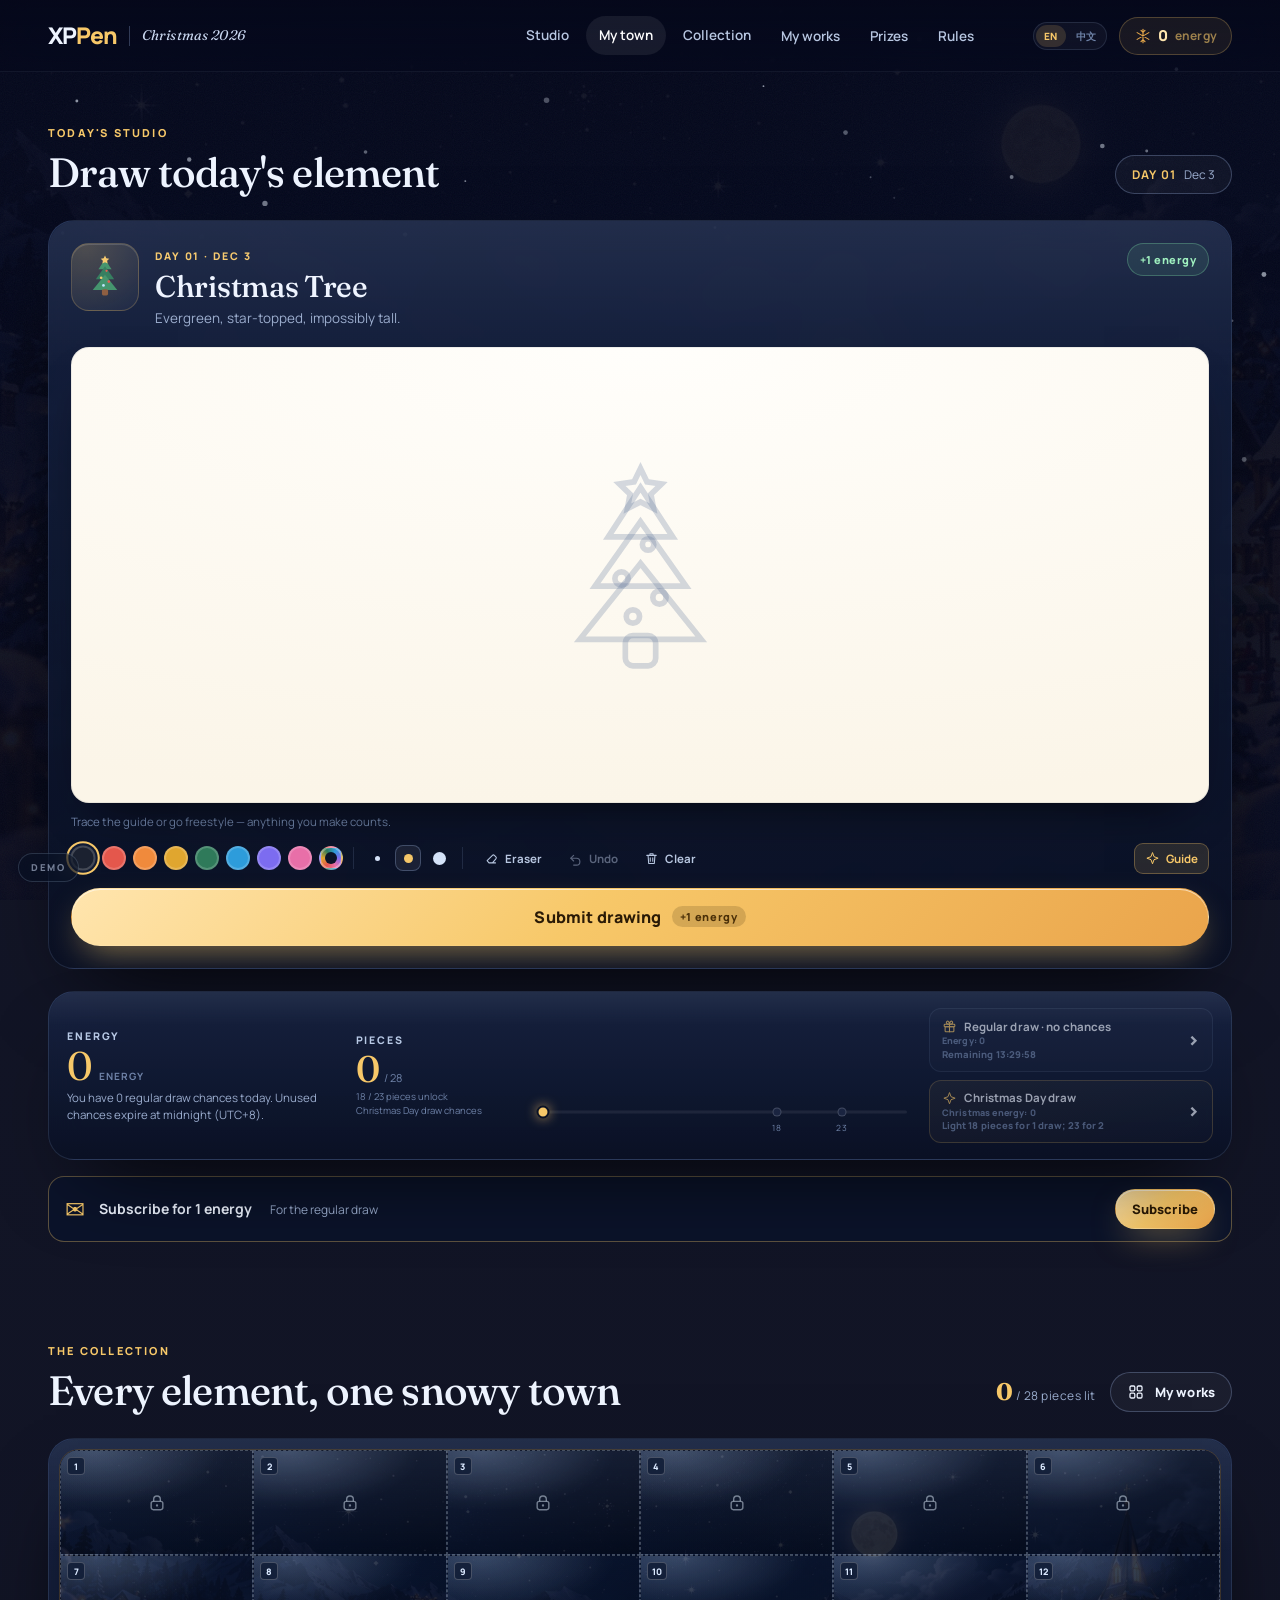
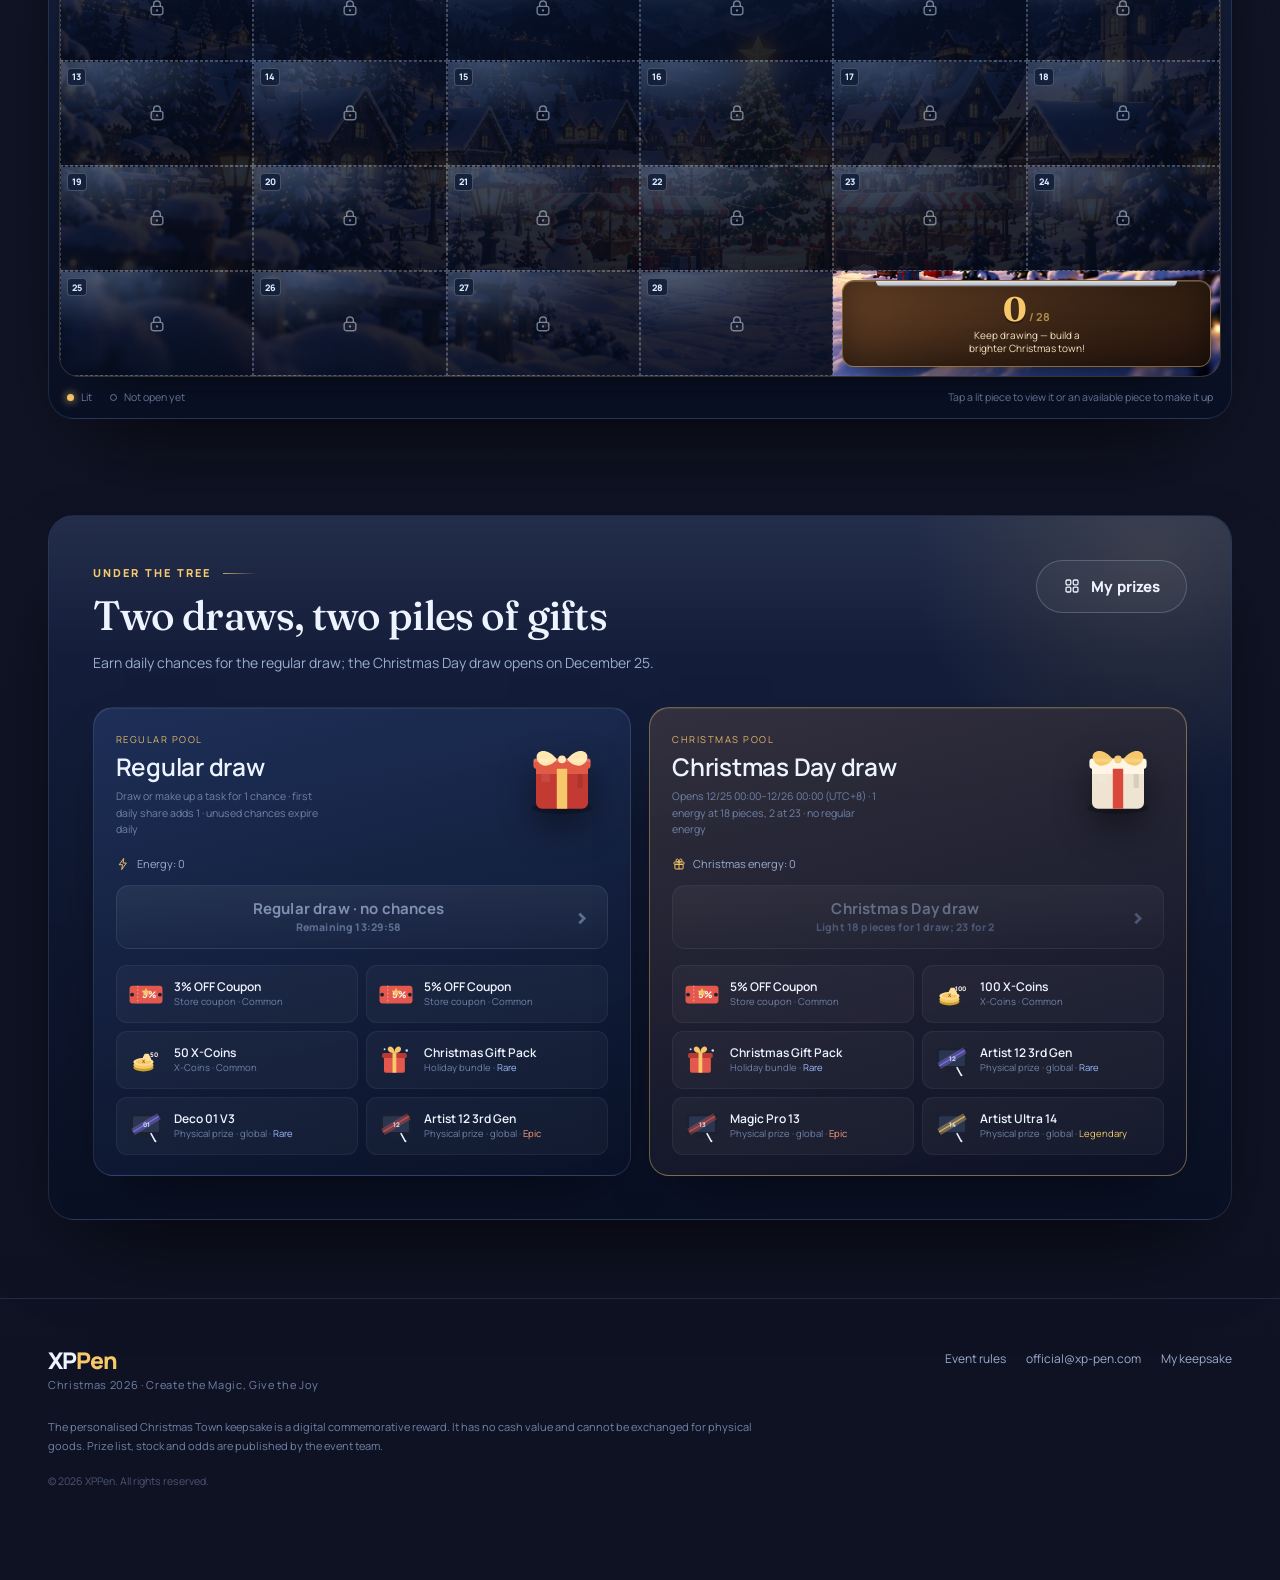
==== commit a8fec539: "我的奖品按类型提供不同领取方式 - 实物/礼包：显示「填写收货地址」，表单校验后写入记录，状态变为已提交并可修改 - 优惠券：虚线券码展示，点「立即使用」自动复制折扣码 - 积分：提供「查看积分」，提" ====
--- a/index.html
+++ b/index.html
@@ -10,7 +10,7 @@
   <link rel="preconnect" href="https://fonts.googleapis.com">
   <link rel="preconnect" href="https://fonts.gstatic.com" crossorigin>
   <link href="https://fonts.googleapis.com/css2?family=Fraunces:ital,opsz,wght@0,9..144,400..700;1,9..144,400..700&family=Manrope:wght@400;500;600;700;800&display=swap" rel="stylesheet">
-  <link rel="stylesheet" href="assets/css/style.css?v=20261104n">
+  <link rel="stylesheet" href="assets/css/style.css?v=20261104p">
 </head>
 <body>
 
@@ -503,13 +503,13 @@
   <p class="demo-foot" data-i18n="demo.foot">State is stored in this browser only.</p>
 </aside>
 
-<script src="assets/js/i18n.js?v=20261104n"></script>
+<script src="assets/js/i18n.js?v=20261104p"></script>
 <script src="assets/js/data.js?v=20261104j"></script>
 <script src="assets/js/art.js?v=20261102d"></script>
 <script src="assets/js/draw.js?v=20261102d"></script>
 <script src="assets/js/reel.js?v=20261102d"></script>
 <script src="assets/js/keepsake.js?v=20261104f"></script>
 <script src="assets/js/activity-rules.js?v=20261103a"></script>
-<script src="assets/js/app.js?v=20261104n"></script>
+<script src="assets/js/app.js?v=20261104p"></script>
 </body>
 </html>
--- a/assets/css/style.css
+++ b/assets/css/style.css
@@ -1751,6 +1751,68 @@
   cursor: pointer;
 }
 .prize-row-status { font-size: 9.5px; font-weight: 800; letter-spacing: .08em; text-transform: uppercase; color: #9bf0bd; border: 1px solid rgba(123, 224, 163, .3); padding: 3px 7px; border-radius: 999px; flex: none; }
+
+/* Per-type handling: coins = view balance, coupon = copy & use, physical = address */
+.prize-row.is-coupon { border-color: rgba(232, 90, 64, .34); background: linear-gradient(90deg, rgba(232, 90, 64, .08), rgba(255, 255, 255, .028) 60%); }
+.prize-row-action { display: flex; flex-direction: column; align-items: flex-end; gap: 4px; flex: none; }
+.prize-btn {
+  display: inline-flex;
+  align-items: center;
+  gap: 6px;
+  border: 1px solid transparent;
+  cursor: pointer;
+  font-family: inherit;
+  font-size: 11.5px;
+  font-weight: 700;
+  letter-spacing: .01em;
+  padding: 9px 15px;
+  border-radius: 999px;
+  color: #fff;
+  white-space: nowrap;
+  transition: transform .15s, filter .15s;
+}
+.prize-btn .i { width: 13px; height: 13px; }
+.prize-btn:hover { transform: translateY(-1px); filter: brightness(1.08); }
+.prize-btn.is-coins { background: linear-gradient(135deg, #4f7ff7, #2c58d4); box-shadow: 0 8px 18px -10px #2c58d4; }
+.prize-btn.is-coupon { background: linear-gradient(135deg, #ff8347, #e2402f); box-shadow: 0 8px 18px -10px #e2402f; }
+.prize-btn.is-ship { background: linear-gradient(135deg, #8f74f2, #5a3fd0); box-shadow: 0 8px 18px -10px #5a3fd0; }
+.prize-btn.is-ghost { background: transparent; border-color: var(--stroke-2); color: var(--muted); box-shadow: none; }
+.prize-btn-note { font-size: 9.5px; color: var(--muted); letter-spacing: .01em; }
+.prize-code {
+  display: inline-flex;
+  align-items: center;
+  gap: 7px;
+  margin-top: 6px;
+  padding: 4px 9px;
+  border: 1px dashed rgba(232, 90, 64, .5);
+  border-radius: 7px;
+  background: rgba(232, 90, 64, .09);
+  color: #ffd7c7;
+  font-family: ui-monospace, SFMono-Regular, Menlo, monospace;
+  font-size: 10.5px;
+  cursor: pointer;
+  transition: background .15s;
+}
+.prize-code:hover { background: rgba(232, 90, 64, .16); }
+.prize-code i { font-style: normal; font-family: var(--sans); font-size: 9.5px; letter-spacing: .04em; color: #ffb7a0; }
+.claim-form h3 { font-family: var(--serif); font-size: 21px; font-weight: 500; margin: 2px 0 4px; }
+.claim-sub { font-size: 12px; color: var(--muted-2); margin: 0 0 14px; line-height: 1.55; }
+.claim-form .field textarea {
+  width: 100%;
+  padding: 12px 14px;
+  min-height: 64px;
+  border-radius: 12px;
+  border: 1px solid var(--stroke-2);
+  background: rgba(255, 255, 255, .04);
+  color: var(--text);
+  font-family: var(--sans);
+  font-size: 14px;
+  line-height: 1.5;
+  resize: vertical;
+  transition: .2s;
+}
+.claim-form .field textarea:focus { outline: none; border-color: var(--gold); background: rgba(247, 200, 105, .05); }
+.claim-error { font-size: 11.5px; color: #ff9182; margin: 0 0 10px; }
 .prizes-empty { text-align: center; padding: 34px 16px 26px; }
 .prizes-empty .prize-empty-icon { width: 76px; height: 76px; margin: 0 auto 14px; border-radius: 22px; background: rgba(255, 255, 255, .04); border: 1px solid var(--stroke); display: grid; place-items: center; color: var(--gold); }
 .prizes-empty .prize-empty-icon .i { width: 32px; height: 32px; }
@@ -2251,6 +2313,13 @@
 .prize-row-icon { width: 48px; height: 48px; }
 .prize-row-icon .prize-art { width: 42px; height: 42px; }
 
+@media (max-width: 560px) {
+  .prize-row { flex-wrap: wrap; gap: 10px; }
+  .prize-row-action { width: 100%; align-items: stretch; }
+  .prize-btn { width: 100%; justify-content: center; }
+  .prize-btn-note { text-align: center; }
+}
+
 /* ------------------------------------------------------------ language switch */
 
 .lang-switch {
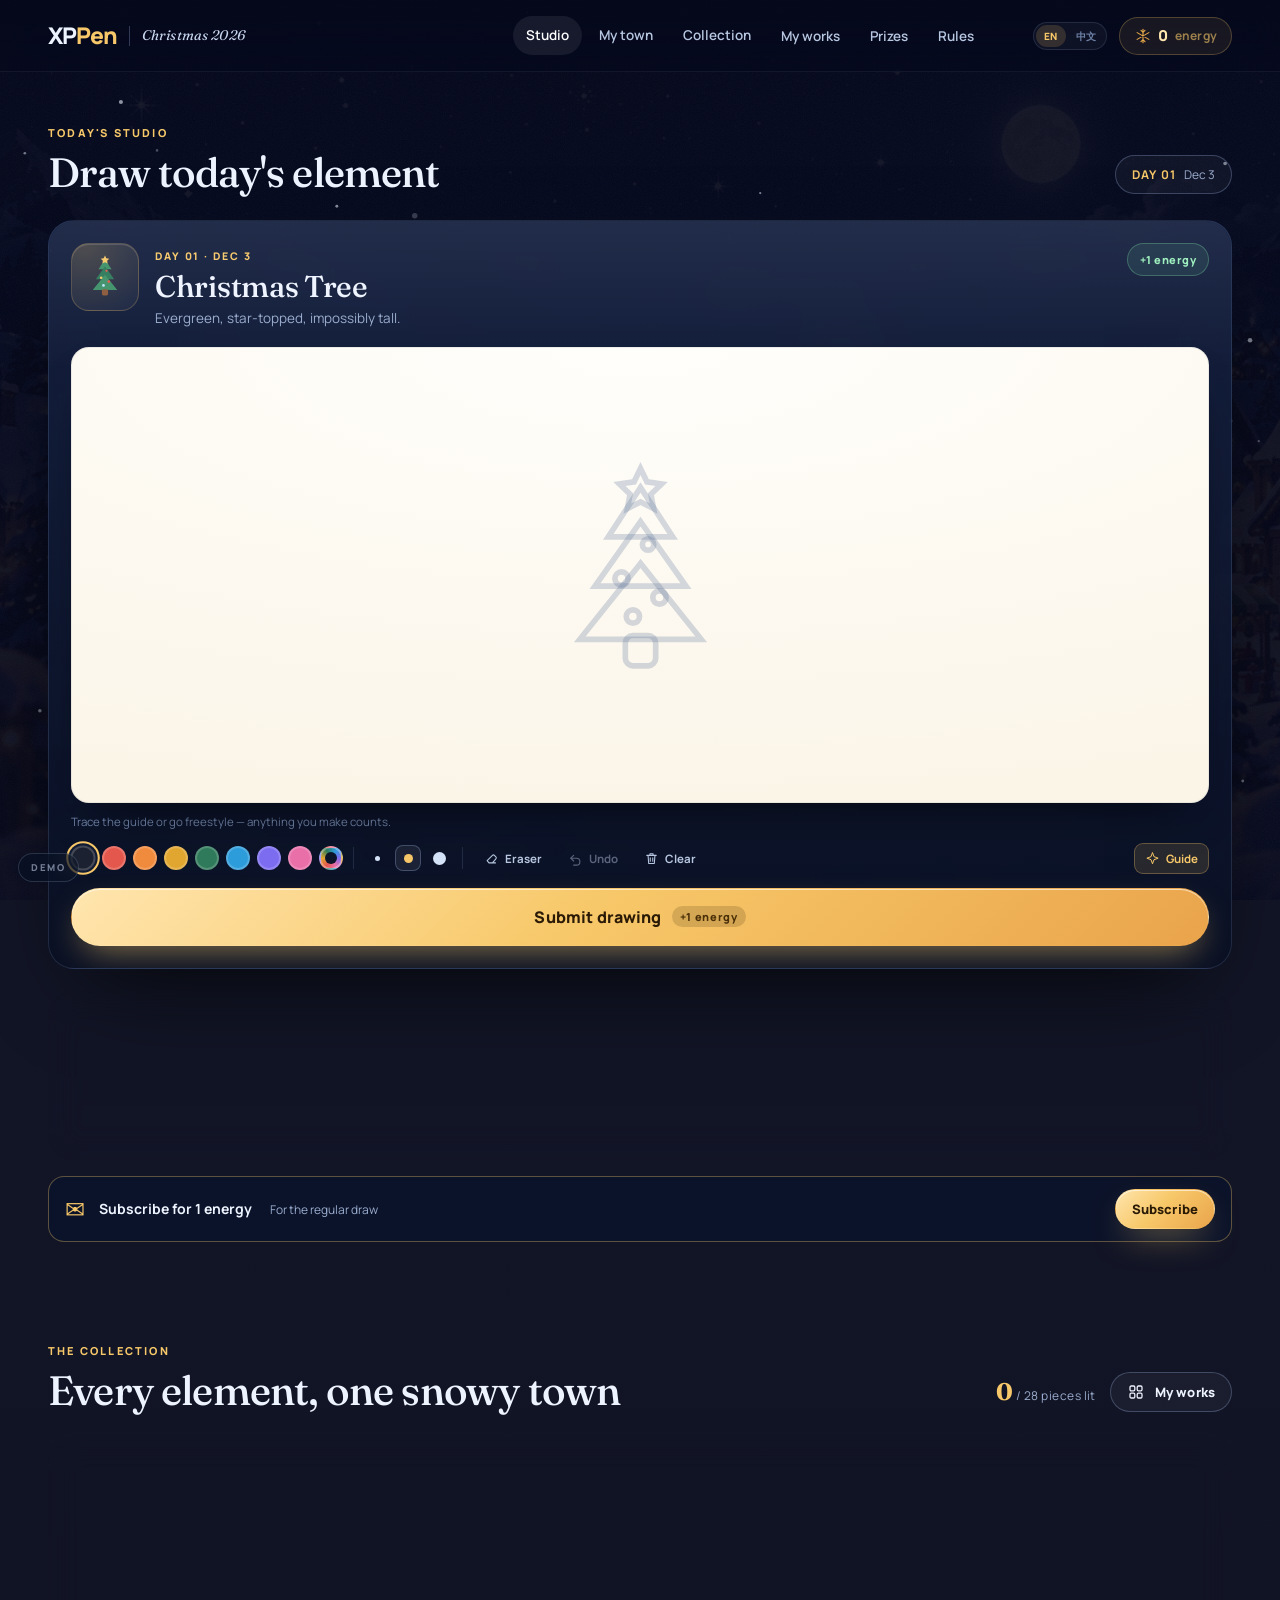
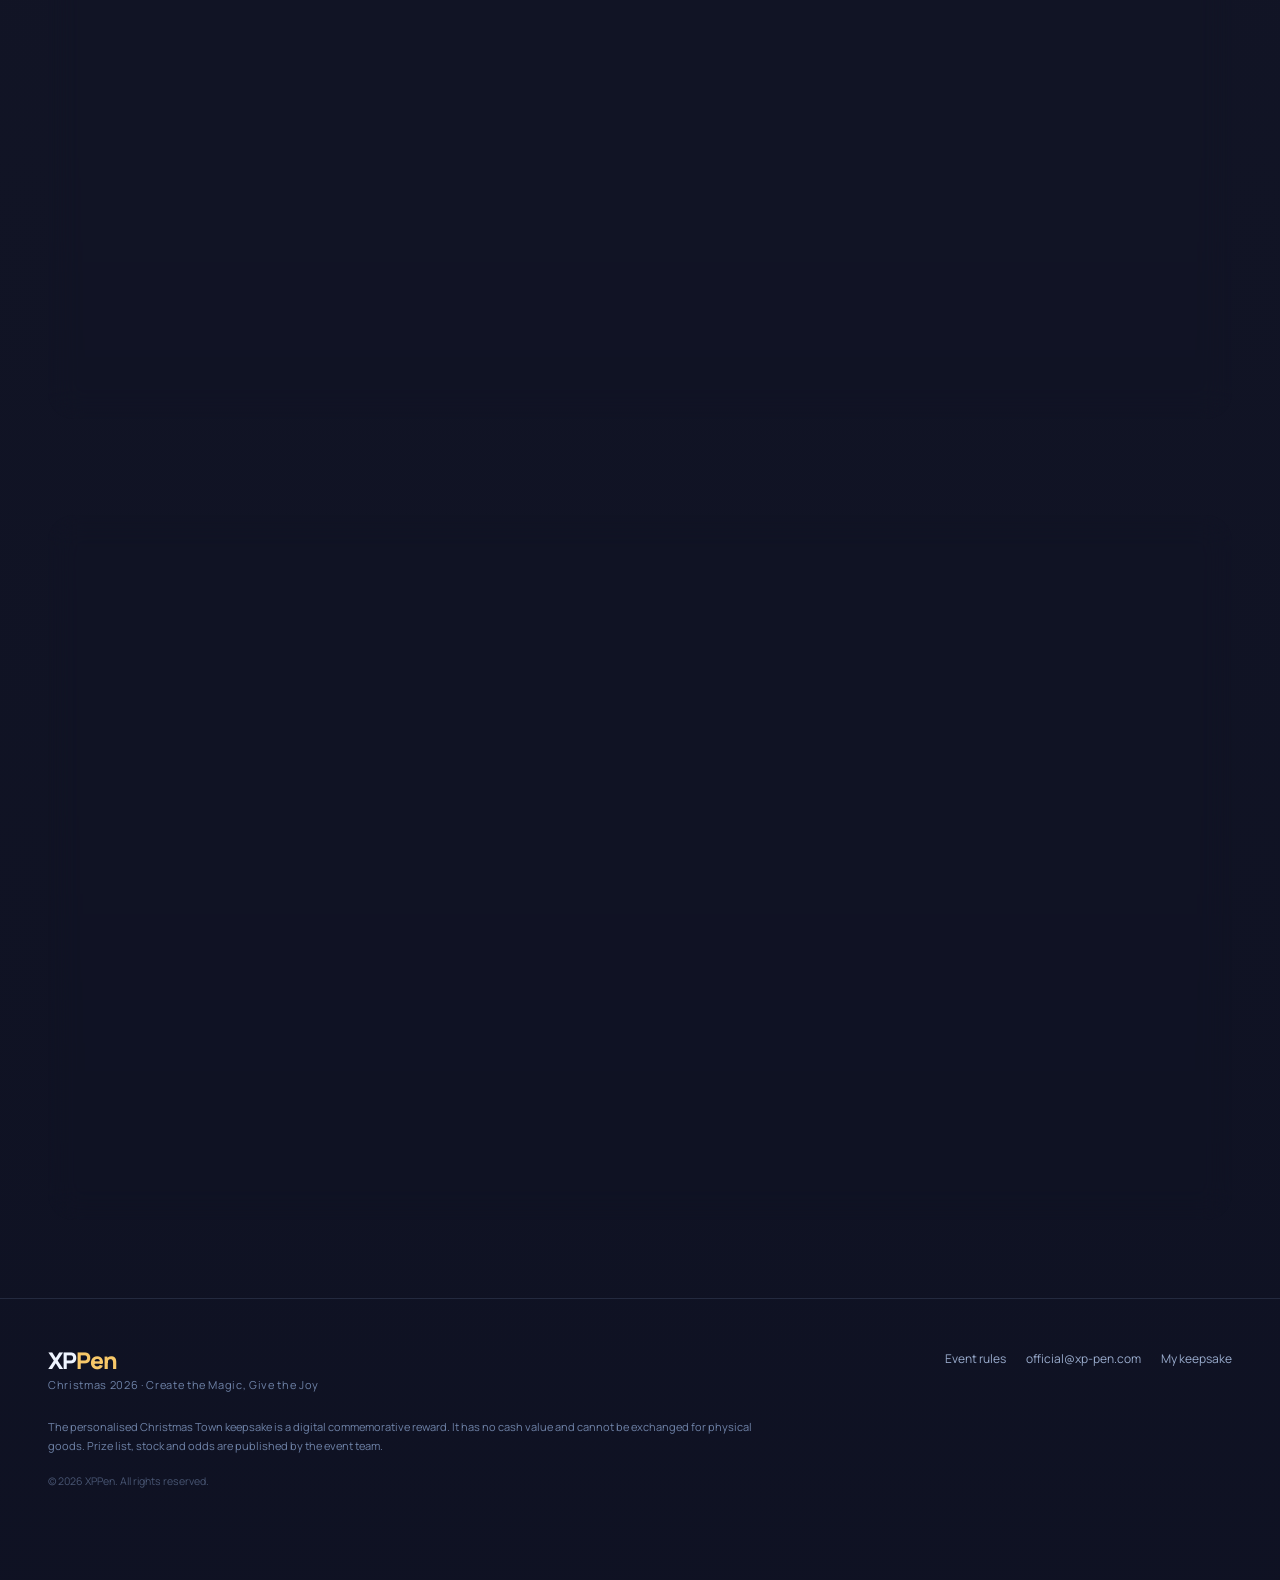
==== commit ae3f5e8b: "完善实物奖品发货和收货状态" ====
--- a/index.html
+++ b/index.html
@@ -503,13 +503,13 @@
   <p class="demo-foot" data-i18n="demo.foot">State is stored in this browser only.</p>
 </aside>
 
-<script src="assets/js/i18n.js?v=20261104p"></script>
+<script src="assets/js/i18n.js?v=20261104q"></script>
 <script src="assets/js/data.js?v=20261104j"></script>
 <script src="assets/js/art.js?v=20261102d"></script>
 <script src="assets/js/draw.js?v=20261102d"></script>
 <script src="assets/js/reel.js?v=20261102d"></script>
 <script src="assets/js/keepsake.js?v=20261104f"></script>
 <script src="assets/js/activity-rules.js?v=20261103a"></script>
-<script src="assets/js/app.js?v=20261104p"></script>
+<script src="assets/js/app.js?v=20261104q"></script>
 </body>
 </html>
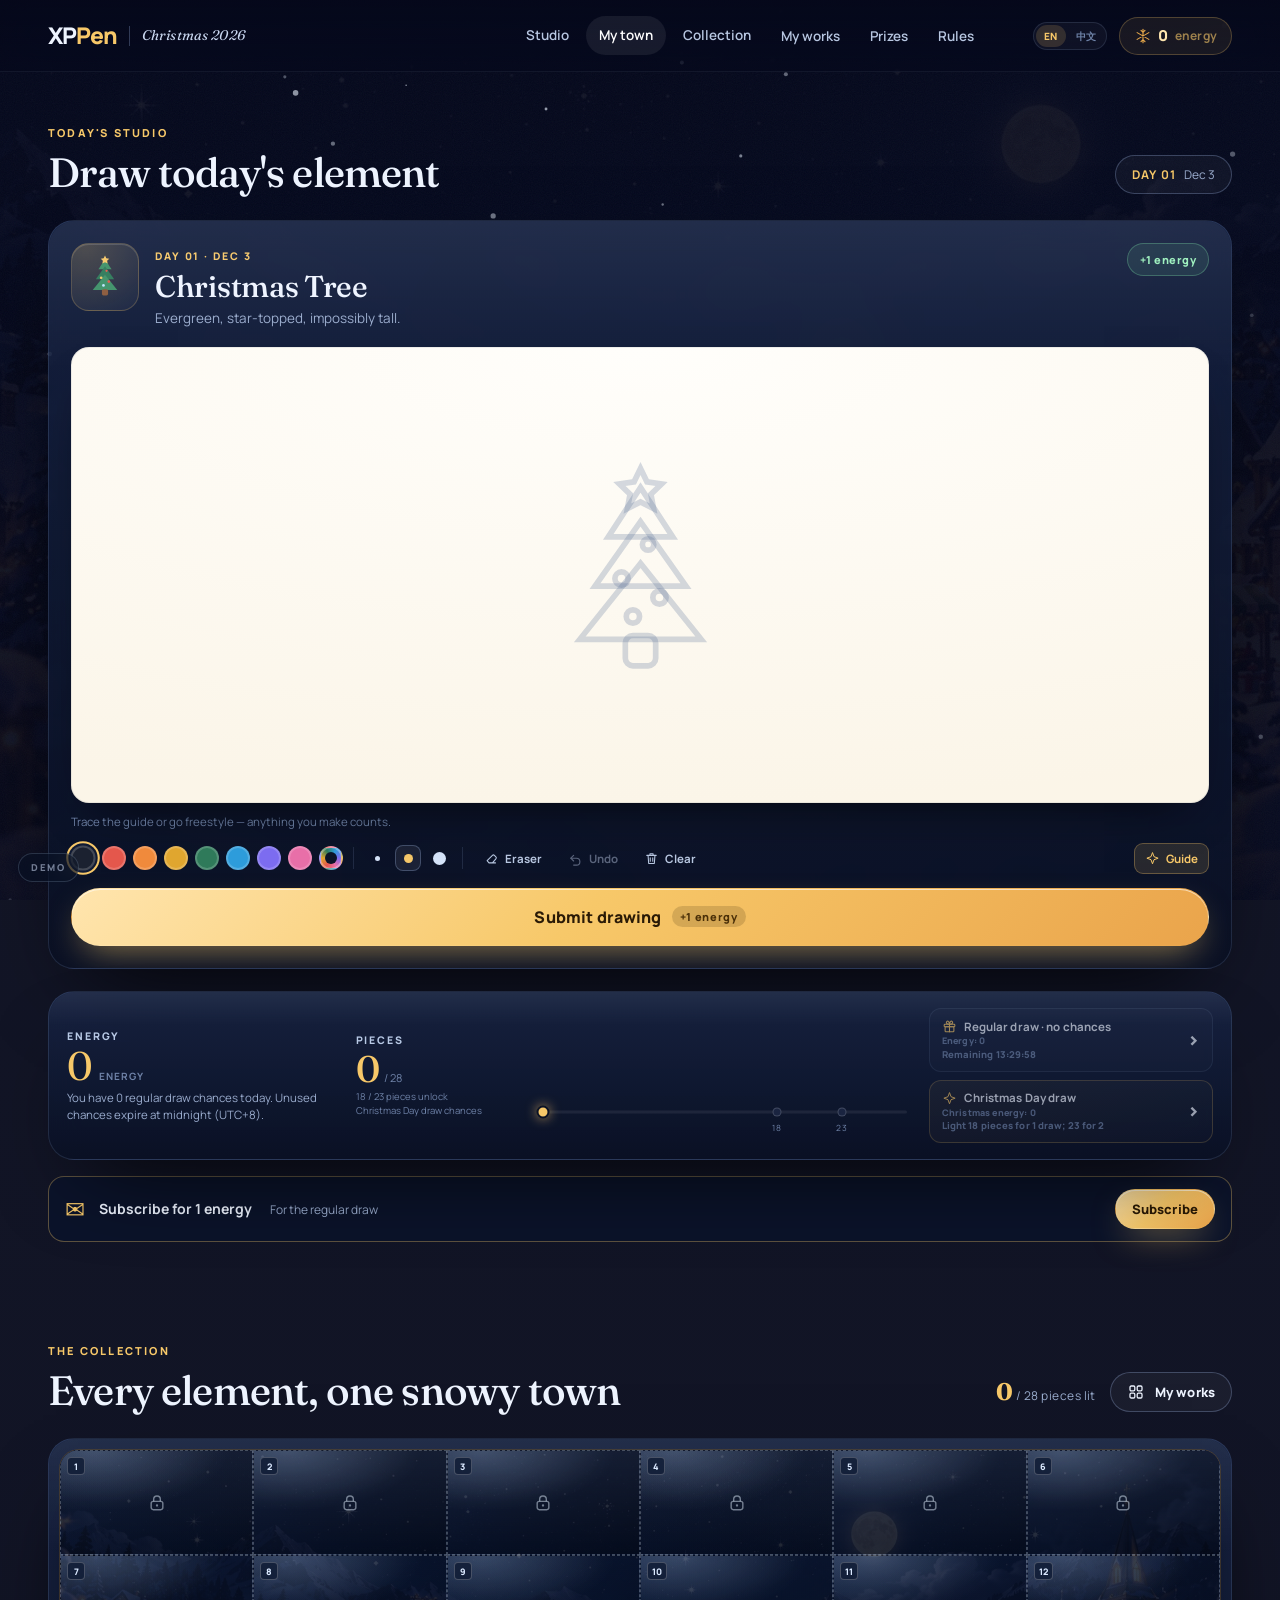
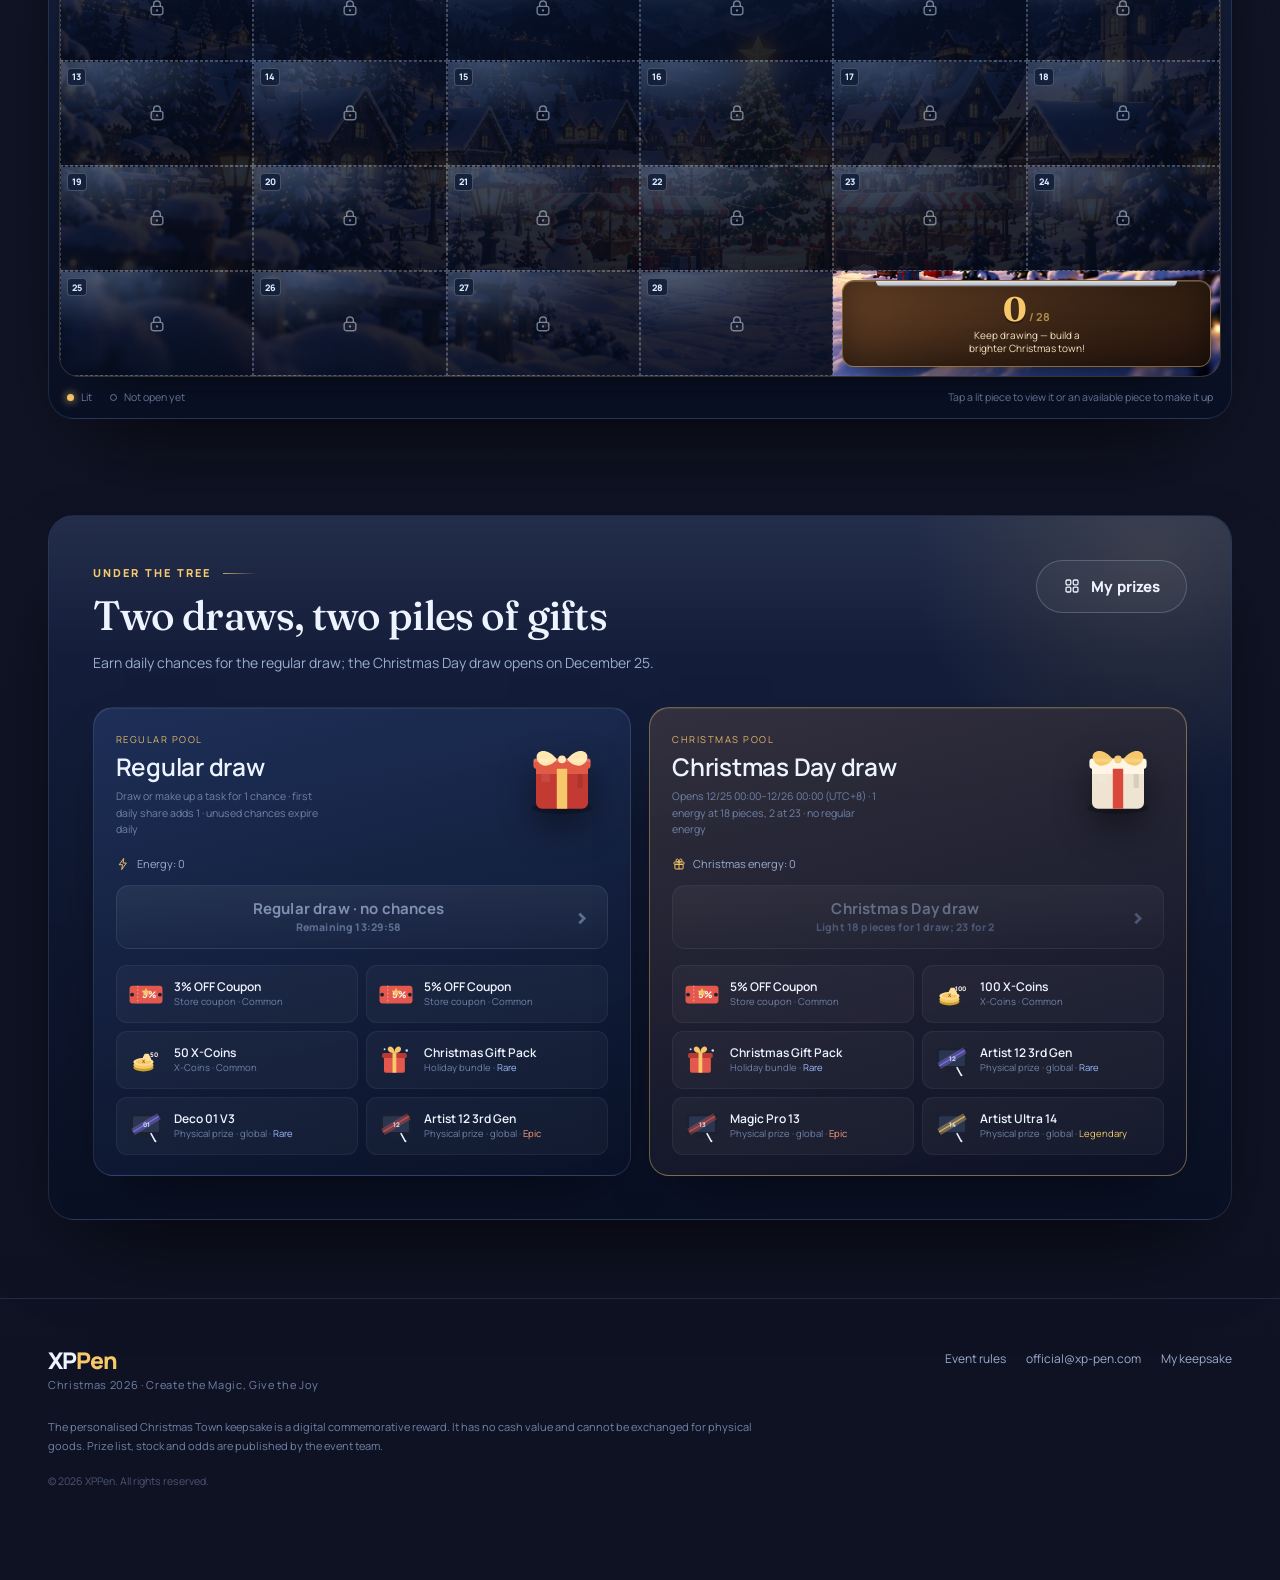
==== commit 52bce9fa: "复制失败时提供可手动复制的兜底 - copyText 增加 execCommand 降级，两者都不可用时弹出券码弹窗并自动全选 - 覆盖 file://、非安全上下文、iframe 剪贴板被拒等场景 " ====
--- a/index.html
+++ b/index.html
@@ -10,7 +10,7 @@
   <link rel="preconnect" href="https://fonts.googleapis.com">
   <link rel="preconnect" href="https://fonts.gstatic.com" crossorigin>
   <link href="https://fonts.googleapis.com/css2?family=Fraunces:ital,opsz,wght@0,9..144,400..700;1,9..144,400..700&family=Manrope:wght@400;500;600;700;800&display=swap" rel="stylesheet">
-  <link rel="stylesheet" href="assets/css/style.css?v=20261104p">
+  <link rel="stylesheet" href="assets/css/style.css?v=20261104q">
 </head>
 <body>
 
--- a/assets/css/style.css
+++ b/assets/css/style.css
@@ -1813,6 +1813,21 @@
 }
 .claim-form .field textarea:focus { outline: none; border-color: var(--gold); background: rgba(247, 200, 105, .05); }
 .claim-error { font-size: 11.5px; color: #ff9182; margin: 0 0 10px; }
+
+/* Copy fallback: offscreen shuttle for execCommand + the manual-copy dialog */
+.copy-shuttle { position: fixed; top: -1000px; left: -1000px; width: 1px; height: 1px; opacity: 0; pointer-events: none; }
+.copy-box input {
+  width: 100%;
+  padding: 15px 16px;
+  border-radius: 12px;
+  border: 1px solid var(--stroke-2);
+  background: rgba(255, 255, 255, .05);
+  color: var(--gold-3);
+  font-family: ui-monospace, SFMono-Regular, Menlo, monospace;
+  font-size: 15px;
+  letter-spacing: .06em;
+  text-align: center;
+}
 .prizes-empty { text-align: center; padding: 34px 16px 26px; }
 .prizes-empty .prize-empty-icon { width: 76px; height: 76px; margin: 0 auto 14px; border-radius: 22px; background: rgba(255, 255, 255, .04); border: 1px solid var(--stroke); display: grid; place-items: center; color: var(--gold); }
 .prizes-empty .prize-empty-icon .i { width: 32px; height: 32px; }
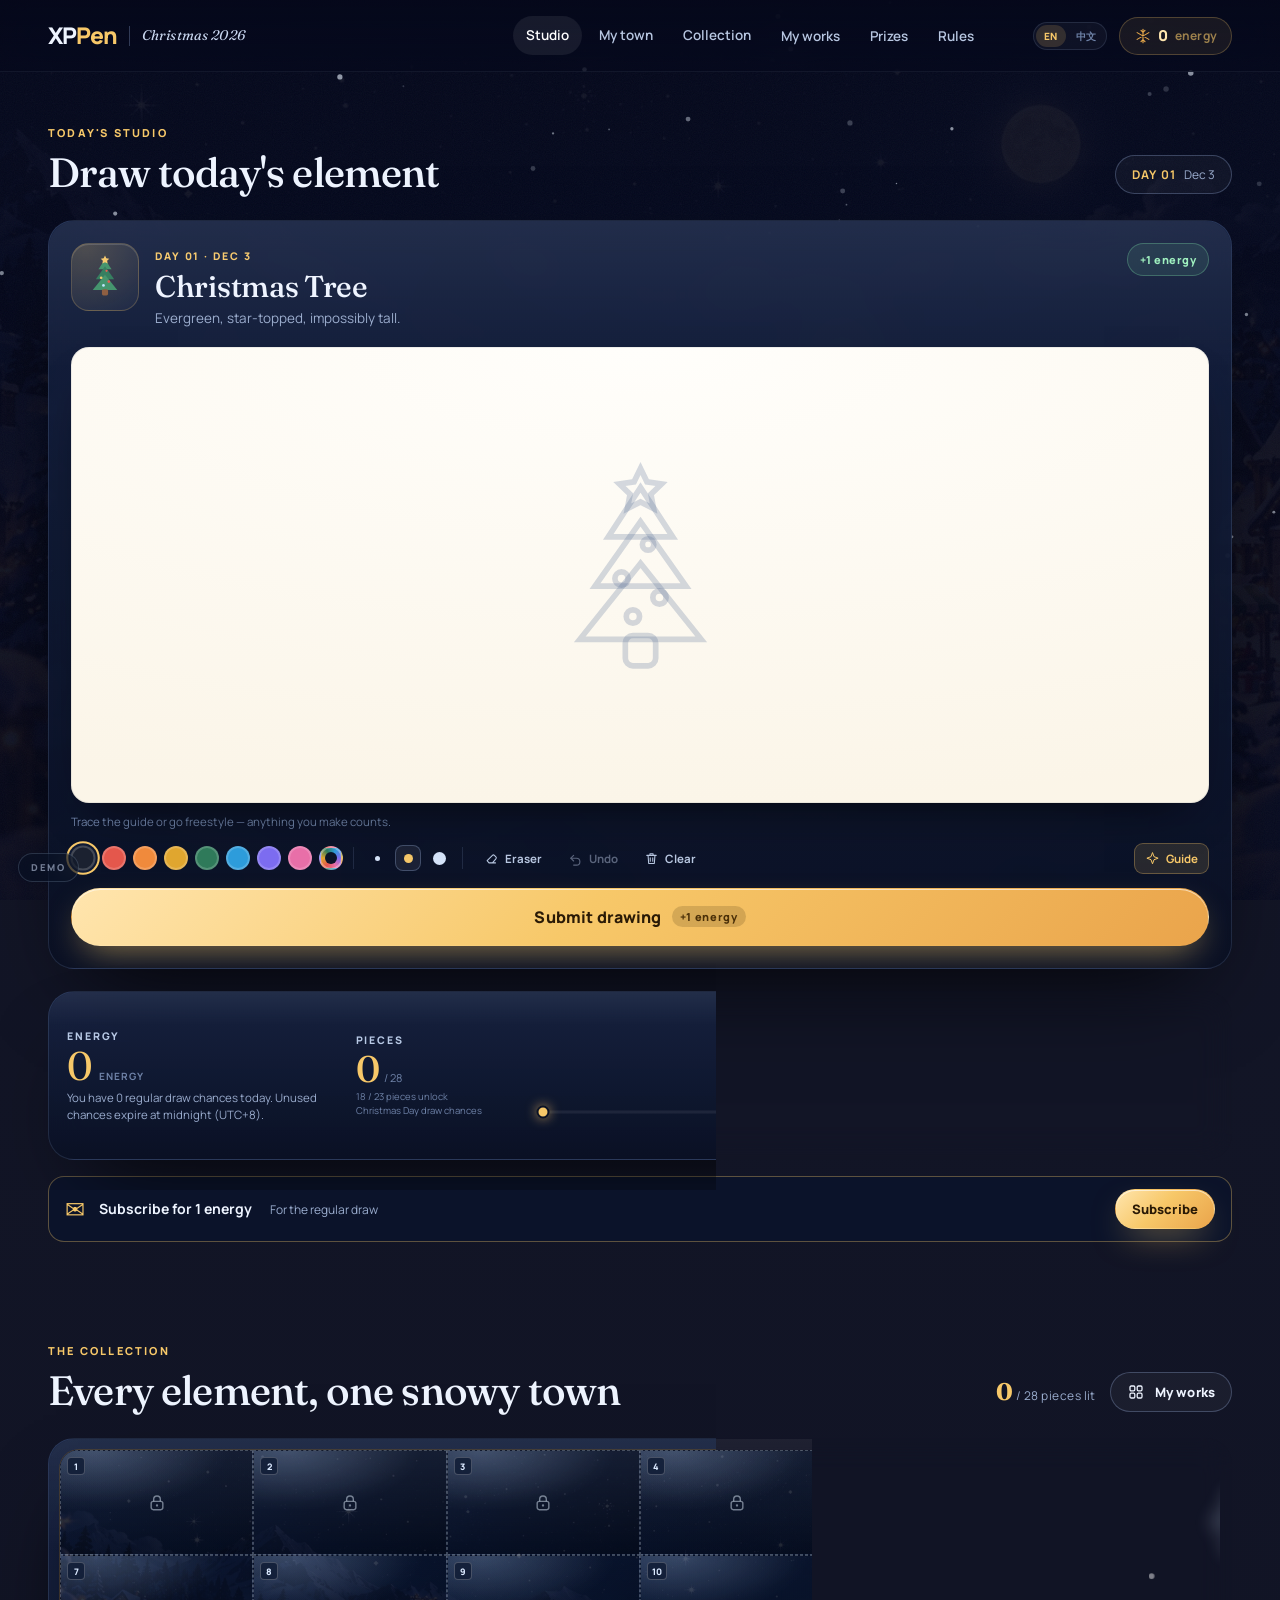
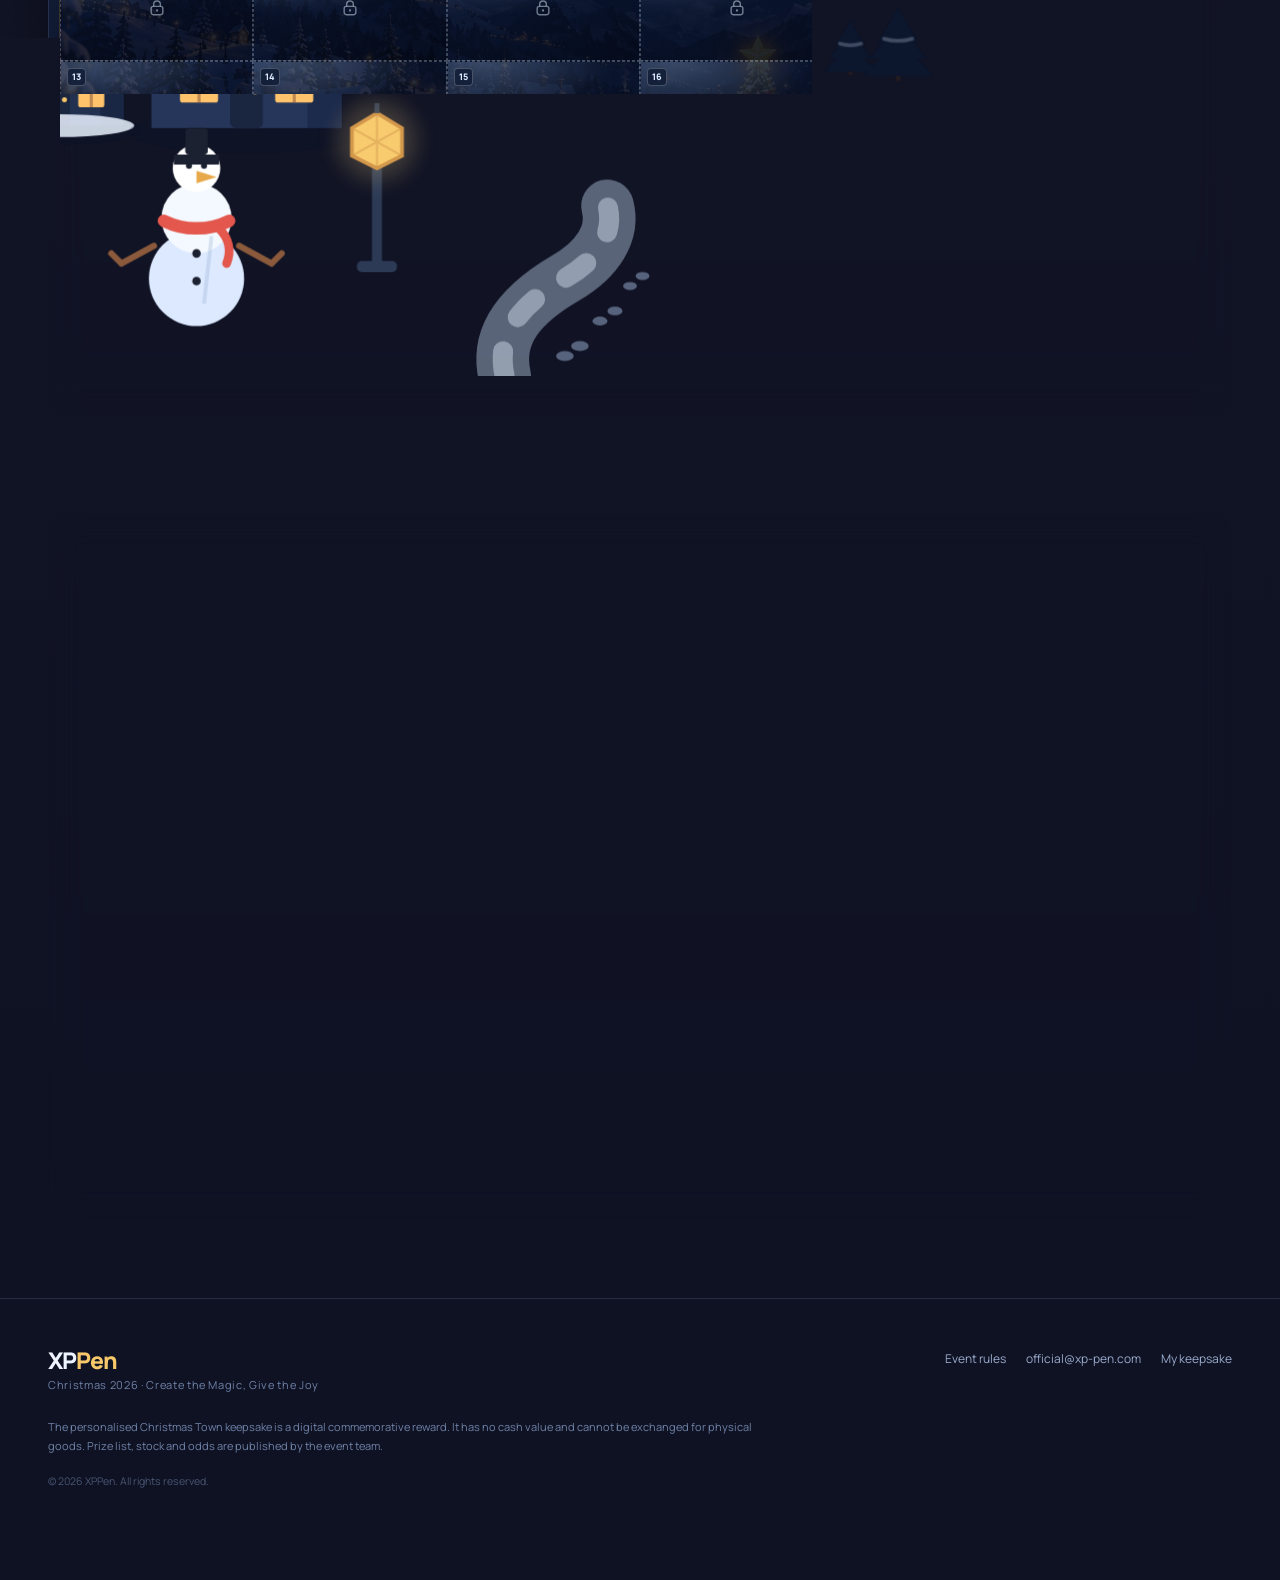
==== commit 0ceaec21: "奖品按钮改为跳转商城与积分明细 - 优惠券「立即使用」跳转 https://www.xp-pen.com/store/（新标签） - 积分「查看积分」跳转 https://xfanstest.xp-p" ====
--- a/index.html
+++ b/index.html
@@ -10,7 +10,7 @@
   <link rel="preconnect" href="https://fonts.googleapis.com">
   <link rel="preconnect" href="https://fonts.gstatic.com" crossorigin>
   <link href="https://fonts.googleapis.com/css2?family=Fraunces:ital,opsz,wght@0,9..144,400..700;1,9..144,400..700&family=Manrope:wght@400;500;600;700;800&display=swap" rel="stylesheet">
-  <link rel="stylesheet" href="assets/css/style.css?v=20261104q">
+  <link rel="stylesheet" href="assets/css/style.css?v=20261104r">
 </head>
 <body>
 
@@ -503,13 +503,13 @@
   <p class="demo-foot" data-i18n="demo.foot">State is stored in this browser only.</p>
 </aside>
 
-<script src="assets/js/i18n.js?v=20261104q"></script>
-<script src="assets/js/data.js?v=20261104j"></script>
+<script src="assets/js/i18n.js?v=20261104r"></script>
+<script src="assets/js/data.js?v=20261104r"></script>
 <script src="assets/js/art.js?v=20261102d"></script>
 <script src="assets/js/draw.js?v=20261102d"></script>
 <script src="assets/js/reel.js?v=20261102d"></script>
 <script src="assets/js/keepsake.js?v=20261104f"></script>
 <script src="assets/js/activity-rules.js?v=20261103a"></script>
-<script src="assets/js/app.js?v=20261104q"></script>
+<script src="assets/js/app.js?v=20261104r"></script>
 </body>
 </html>
--- a/assets/css/style.css
+++ b/assets/css/style.css
@@ -1772,6 +1772,7 @@
   transition: transform .15s, filter .15s;
 }
 .prize-btn .i { width: 13px; height: 13px; }
+a.prize-btn { text-decoration: none; }
 .prize-btn:hover { transform: translateY(-1px); filter: brightness(1.08); }
 .prize-btn.is-coins { background: linear-gradient(135deg, #4f7ff7, #2c58d4); box-shadow: 0 8px 18px -10px #2c58d4; }
 .prize-btn.is-coupon { background: linear-gradient(135deg, #ff8347, #e2402f); box-shadow: 0 8px 18px -10px #e2402f; }
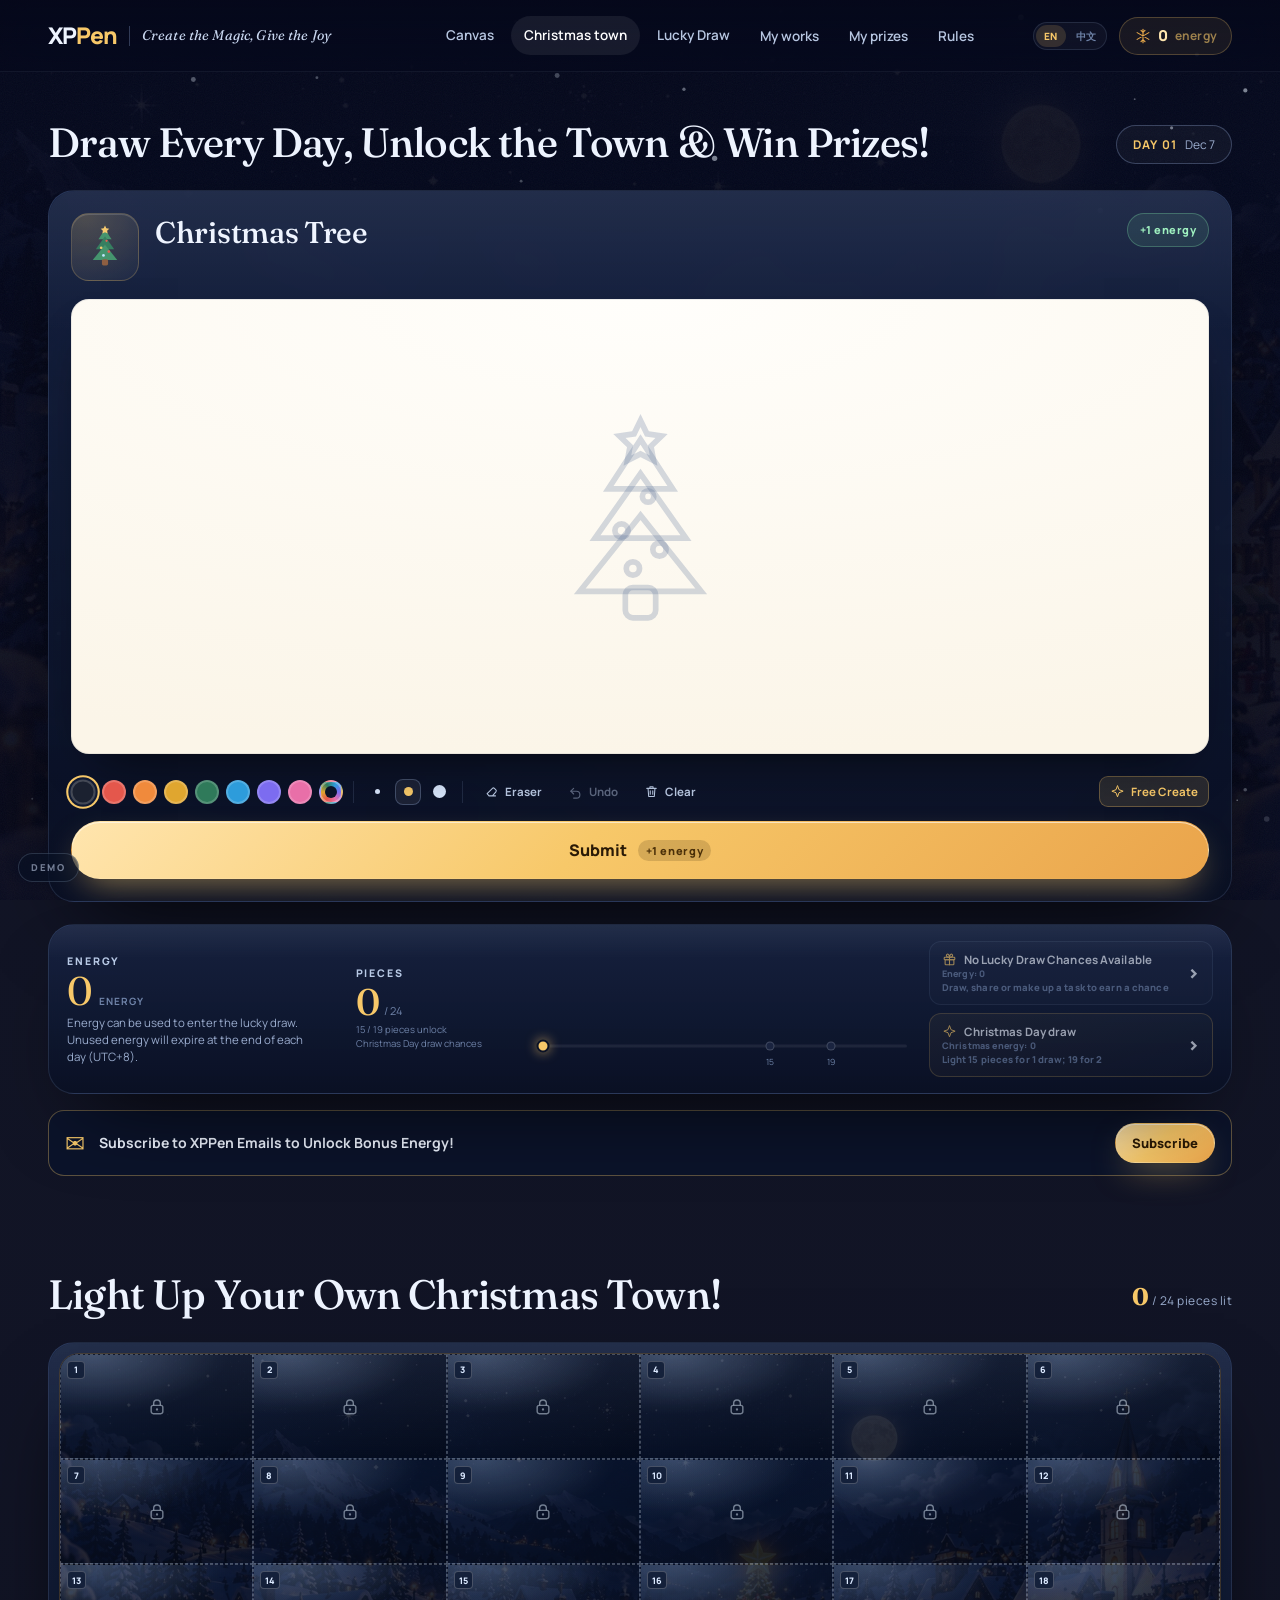
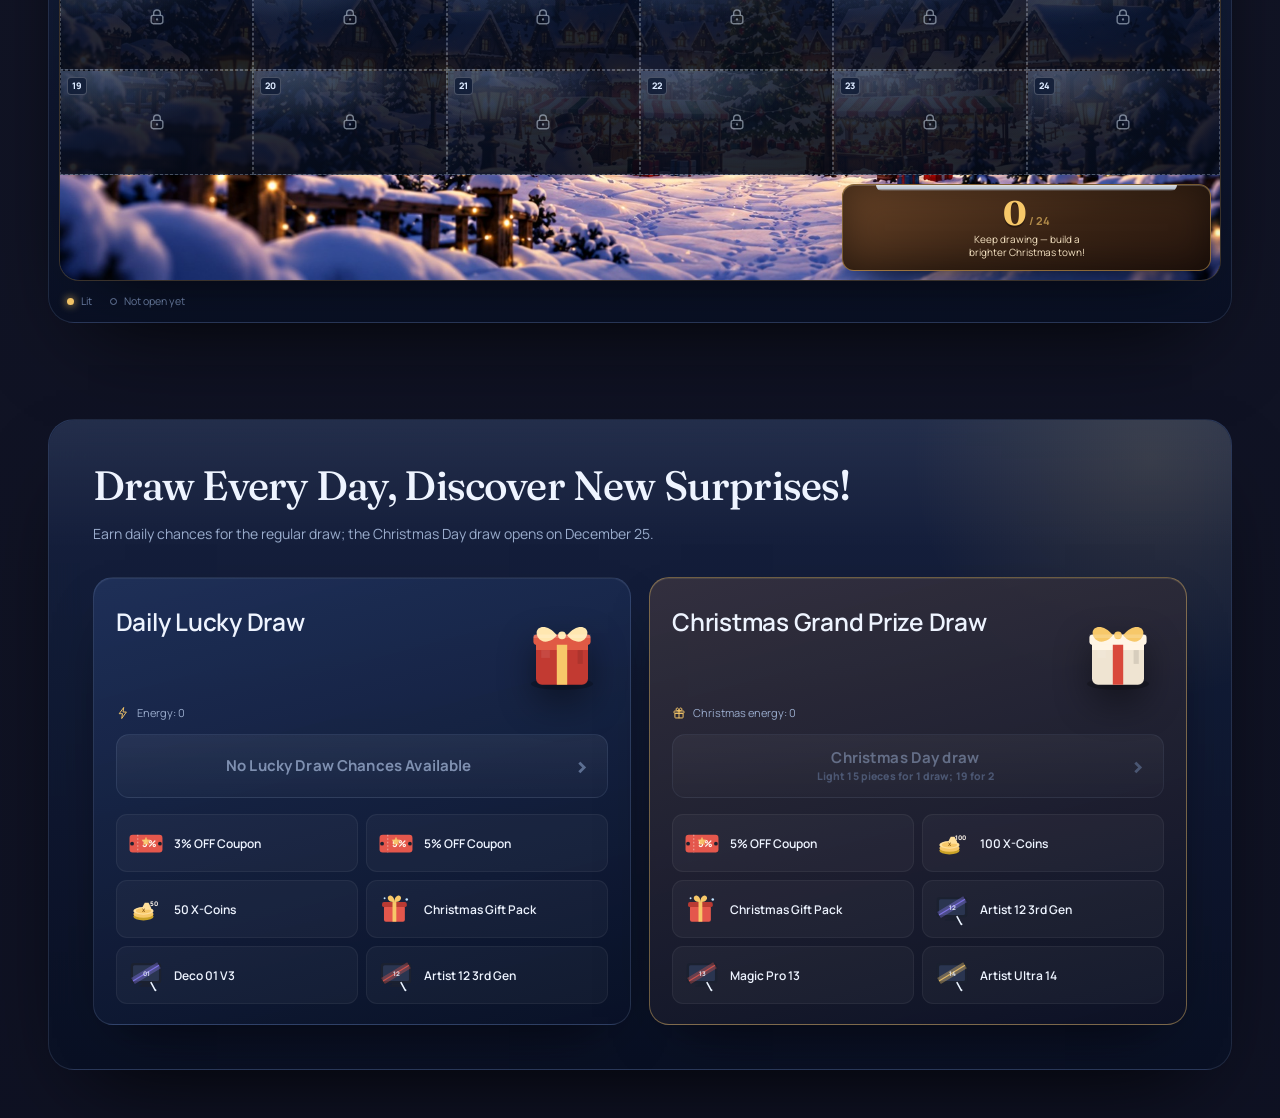
==== commit 257321c9: "更新圣诞活动原型规则与页面展示" ====
--- a/index.html
+++ b/index.html
@@ -10,7 +10,7 @@
   <link rel="preconnect" href="https://fonts.googleapis.com">
   <link rel="preconnect" href="https://fonts.gstatic.com" crossorigin>
   <link href="https://fonts.googleapis.com/css2?family=Fraunces:ital,opsz,wght@0,9..144,400..700;1,9..144,400..700&family=Manrope:wght@400;500;600;700;800&display=swap" rel="stylesheet">
-  <link rel="stylesheet" href="assets/css/style.css?v=20261104r">
+  <link rel="stylesheet" href="assets/css/style.css?v=20261104u">
 </head>
 <body>
 
@@ -42,12 +42,12 @@
   <a class="brand" href="#top" aria-label="XPPen Christmas 2026 home">
     <span class="brand-mark">XP<span>Pen</span></span>
     <span class="brand-divider"></span>
-    <span class="brand-event" data-i18n="brand.event">Christmas 2026</span>
+    <span class="brand-event" data-i18n="brand.header">Create the Magic, Give the Joy</span>
   </a>
   <nav class="topnav" aria-label="Sections" data-i18n-aria="nav.sections">
     <a href="#studio" data-nav="studio" data-i18n="nav.studio">Studio</a>
     <a href="#collection" data-nav="town" data-i18n="nav.town">My town</a>
-    <a href="#collection" data-nav="collection" data-i18n="nav.collection">Collection</a>
+    <a href="#prizes" data-nav="draw" data-i18n="nav.draw">Draw</a>
     <button type="button" data-open-works data-i18n="nav.myWorks">My works</button>
     <button type="button" data-open-prizes data-i18n="nav.prizes">Prizes</button>
     <button type="button" data-open-rules data-i18n="nav.rules">Rules</button>
@@ -90,7 +90,7 @@
         <h1 class="hero-title" data-i18n-html="hero.titleHtml">Create the Magic,<br><em>Give the Joy.</em></h1>
         <p class="hero-lede" data-i18n="hero.lede">Twenty-eight days, twenty-eight Christmas doodles. Every drawing lights one more piece of a snowbound town — and unlocks a little magic along the way.</p>
         <div class="hero-meta">
-          <span class="meta-pill"><svg class="i"><use href="#i-calendar"/></svg><span data-i18n="hero.date">Dec 3 – Dec 31, 2026</span></span>
+          <span class="meta-pill"><svg class="i"><use href="#i-calendar"/></svg><span data-i18n="hero.date">Dec 7 – Dec 31, 2026</span></span>
         </div>
         <div class="hero-actions">
           <button class="btn btn-primary" id="hero-cta" type="button">
@@ -112,7 +112,7 @@
             <div class="mosaic" id="mosaic"></div>
             <div class="town-topbar">
               <span class="live"><i></i><span data-i18n="town.live">Live town</span></span>
-              <span id="town-count">00 / 28 lit</span>
+              <span id="town-count">00 / 24 lit</span>
             </div>
             <div class="town-flash" id="town-flash" aria-hidden="true"></div>
           </div>
@@ -122,7 +122,7 @@
               <span class="plaque-date" id="plaque-date">Dec 7 · Day 5</span>
             </div>
             <div class="plaque-progress">
-              <b id="plaque-count">00</b><span>/ 28</span>
+              <b id="plaque-count">00</b><span>/ 24</span>
             </div>
           </div>
         </div>
@@ -141,7 +141,6 @@
     <div class="container">
       <div class="section-head">
         <div>
-          <span class="kicker" data-i18n="studio.kicker">Today's studio</span>
           <h2 class="section-title" data-i18n="studio.title">Draw today's element</h2>
         </div>
         <div class="day-chip" id="day-chip"><b>Day 05</b><span>Dec 7</span></div>
@@ -235,7 +234,7 @@
           <div class="hud-progress" id="hud-milestone">
             <div class="nm-copy">
               <span class="card-kicker" data-i18n="chance.milestoneKicker">Pieces</span>
-              <div class="nm-current"><b id="nm-current">0</b><span class="nm-unit">/ 28</span></div>
+              <div class="nm-current"><b id="nm-current">0</b><span class="nm-unit">/ 24</span></div>
               <p class="nm-rule" data-i18n="chance.nmRule">Light 6 / 12 / 18 pieces — one limited draw each</p>
             </div>
             <div class="nm-meter">
@@ -265,7 +264,7 @@
       </div>
       <div class="subscription-entry" id="subscription-entry" hidden>
         <span class="subscription-icon" aria-hidden="true">✉</span>
-        <div class="subscription-copy"><strong data-i18n="subscription.title">Subscribe for 1 energy</strong><span data-i18n="subscription.hint">Use it in the limited draw</span></div>
+        <div class="subscription-copy"><strong data-i18n="subscription.entryTitle">Subscribe to XPPen Emails to Unlock Bonus Energy!</strong></div>
         <button class="btn btn-primary btn-sm" type="button" id="subscription-open" data-i18n="subscription.open">Subscribe</button>
       </div>
     </div>
@@ -276,12 +275,10 @@
     <div class="container">
       <div class="section-head">
         <div>
-          <span class="kicker" data-i18n="collection.kicker">The collection</span>
           <h2 class="section-title" data-i18n="collection.title">Every element, one snowy town</h2>
         </div>
         <div class="collection-actions">
-          <div class="collection-count"><b id="collection-count">0</b><span data-i18n="collection.countSuffix"> / 28 pieces lit</span></div>
-          <button class="btn btn-ghost btn-sm" type="button" data-open-works><svg class="i"><use href="#i-grid"/></svg><span data-i18n="works.entry">My works</span></button>
+          <div class="collection-count"><b id="collection-count">0</b><span data-i18n="collection.countSuffix"> / 24 pieces lit</span></div>
         </div>
       </div>
 
@@ -293,7 +290,6 @@
         <div class="mural-foot">
           <span class="mural-legend"><i class="legend-dot lit"></i><span data-i18n="legend.lit">Lit</span></span>
           <span class="mural-legend"><i class="legend-dot locked"></i><span data-i18n="legend.locked">Not open yet</span></span>
-          <span class="mural-tip" data-i18n="mural.tip">Tap a lit piece to see your drawing</span>
         </div>
       </div>
     </div>
@@ -304,20 +300,14 @@
     <div class="container">
       <div class="panel gifts-panel">
         <div class="gift-copy">
-          <span class="kicker" data-i18n="gifts.kicker">Under the tree</span>
           <h2 class="section-title" data-i18n="gifts.title">Two draws, two piles of gifts</h2>
           <p data-i18n="gifts.copy">Light 6 / 12 / 18 pieces to open each limited draw — or wait for the Christmas Day draw on Dec 25. More festive gifts await.</p>
-          <div class="gift-actions">
-            <button class="btn btn-ghost" type="button" data-open-prizes><svg class="i"><use href="#i-grid"/></svg><span data-i18n="gifts.cta">My prizes & draw history</span></button>
-          </div>
         </div>
         <div class="gift-pools">
           <article class="gift-pool" id="gift-pool-limited">
             <header class="gift-pool-head">
               <svg class="gift-deco" aria-hidden="true"><use href="#i-gift-deco"/></svg>
-              <span class="gift-pool-kicker" data-i18n="gifts.stageKicker">Limited pool</span>
               <h3 data-i18n="gifts.stageTitle">Limited draw</h3>
-              <p data-i18n="gifts.stageCopy">Opens once at 6 / 12 / 18 pieces · up to 24h each · 1 regular energy per draw</p>
             </header>
             <div class="gift-pool-entry">
               <div class="gift-pool-facts">
@@ -334,9 +324,7 @@
           <article class="gift-pool is-special" id="gift-pool-special">
             <header class="gift-pool-head">
               <svg class="gift-deco" aria-hidden="true"><use href="#i-gift-deco"/></svg>
-              <span class="gift-pool-kicker" data-i18n="gifts.specialKicker">Christmas pool</span>
               <h3 data-i18n="gifts.specialTitle">Christmas Day draw</h3>
-              <p data-i18n="gifts.specialCopy">Opens 12/25 00:00–12/26 00:00 (UTC+8) · 1 draw at 18 pieces, 2 at 23 · no regular energy</p>
             </header>
             <div class="gift-pool-entry">
               <div class="gift-pool-facts">
@@ -355,21 +343,6 @@
     </div>
   </section>
 
-  <footer class="site-footer">
-    <div class="container footer-grid">
-      <div class="footer-brand">
-        <span class="brand-mark">XP<span>Pen</span></span>
-        <span class="footer-event" data-i18n="footer.event">Christmas 2026 · Create the Magic, Give the Joy</span>
-      </div>
-      <div class="footer-links">
-        <button type="button" data-open-rules data-i18n="footer.rules">Event rules</button>
-        <a href="mailto:official@xp-pen.com">official@xp-pen.com</a>
-        <button type="button" data-open-keepsake data-i18n="footer.keepsake">My keepsake</button>
-      </div>
-      <p class="footer-fine" data-i18n="footer.fine">The personalised Christmas Town keepsake is a digital commemorative reward. It has no cash value and cannot be exchanged for physical goods. Prize list, stock and odds are published by the event team.</p>
-      <p class="footer-copy" data-i18n="footer.copy">© 2026 XPPen. All rights reserved.</p>
-    </div>
-  </footer>
 </main>
 
 <nav class="bottom-nav" aria-label="Primary" data-i18n-aria="nav.primary">
@@ -406,7 +379,7 @@
       <div class="auth-art-scene" id="auth-scene" aria-hidden="true"></div>
       <div class="auth-art-copy">
         <span class="kicker" data-i18n="auth.kicker">XPPen Christmas 2026</span>
-        <p data-i18n-html="auth.art">28 days of making.<br>A whole town to light.</p>
+        <p data-i18n-html="auth.art">24 days of making.<br>A whole town to light.</p>
       </div>
     </div>
     <div class="auth-form-wrap">
@@ -446,7 +419,7 @@
     <strong data-i18n="demo.title">Demo controls</strong>
     <button class="icon-btn" type="button" id="demo-close" aria-label="Close demo controls" data-i18n-aria="common.close"><svg class="i"><use href="#i-close"/></svg></button>
   </div>
-  <p class="demo-hint" data-i18n="demo.hint">The event starts Dec 3, 2026. Pick a date and a scenario to review every state.</p>
+  <p class="demo-hint" data-i18n="demo.hint">The event starts Dec 7, 2026. Pick a date and a scenario to review every state.</p>
 
   <div class="demo-block">
     <span class="demo-label" data-i18n="demo.date">Simulated date</span>
@@ -455,7 +428,7 @@
       <button class="btn btn-ghost btn-xs" type="button" id="demo-apply" data-i18n="demo.apply">Apply</button>
     </div>
     <div class="demo-chips">
-      <button type="button" data-jump="2026-12-03T10:30" data-i18n="demo.dec3">Dec 3</button>
+      <button type="button" data-jump="2026-12-07T10:30" data-i18n="demo.dec3">Dec 7</button>
       <button type="button" data-jump="2026-12-08T19:20" data-i18n="demo.dec8">Dec 8</button>
       <button type="button" data-jump="2026-12-14T19:20" data-i18n="demo.dec14">Dec 14</button>
       <button type="button" data-jump="2026-12-18T12:00" data-i18n="demo.dec18">Dec 18</button>
@@ -477,15 +450,15 @@
       <button type="button" data-scenario="dailyUsed" data-i18n="demo.scenario.dailyUsed">Today · chance used</button>
       <button type="button" data-scenario="shared" data-i18n="demo.scenario.shared">Today · share reward received</button>
       <button type="button" data-scenario="expired" data-i18n="demo.scenario.expired">Next day · energy expired</button>
-      <button type="button" data-scenario="xmas18next" data-i18n="demo.scenario.xmas18next">Christmas Day · 18th piece next</button>
-      <button type="button" data-scenario="xmas23next" data-i18n="demo.scenario.xmas23next">Christmas Day · 23rd piece next</button>
-      <button type="button" data-scenario="xmas" data-i18n="demo.scenario.xmas">Christmas Day · 18 pieces</button>
+      <button type="button" data-scenario="xmas18next" data-i18n="demo.scenario.xmas18next">Christmas Day · 15th piece next</button>
+      <button type="button" data-scenario="xmas23next" data-i18n="demo.scenario.xmas23next">Christmas Day · 19th piece next</button>
+      <button type="button" data-scenario="xmas" data-i18n="demo.scenario.xmas">Christmas Day · 15 pieces</button>
       <button type="button" data-scenario="makeupAvailable" data-i18n="demo.scenario.makeupAvailable">Make-up · up to 3 a day</button>
       <button type="button" data-scenario="makeupLimit" data-i18n="demo.scenario.makeupLimit">Make-up · daily limit reached</button>
       <button type="button" data-scenario="makeupUnlimited" data-i18n="demo.scenario.makeupUnlimited">Make-up · no daily limit</button>
-      <button type="button" data-scenario="almostcomplete" data-i18n="demo.scenario.almostcomplete">27 pieces · final piece next</button>
+      <button type="button" data-scenario="almostcomplete" data-i18n="demo.scenario.almostcomplete">23 pieces · final piece next</button>
       <button type="button" data-scenario="cutoff" data-i18n="demo.scenario.cutoff">Final cutoff · 09:30</button>
-      <button type="button" data-scenario="complete" data-i18n="demo.scenario.complete">Full town · 28 pieces</button>
+      <button type="button" data-scenario="complete" data-i18n="demo.scenario.complete">Full town · 24 pieces</button>
       <button type="button" data-scenario="prizesEmpty" data-i18n="demo.scenario.prizesEmpty">My prizes · empty list</button>
       <button type="button" data-scenario="prizesAll" data-i18n="demo.scenario.prizesAll">My prizes · product, coupon, coins</button>
     </div>
@@ -503,13 +476,13 @@
   <p class="demo-foot" data-i18n="demo.foot">State is stored in this browser only.</p>
 </aside>
 
-<script src="assets/js/i18n.js?v=20261104r"></script>
-<script src="assets/js/data.js?v=20261104r"></script>
-<script src="assets/js/art.js?v=20261102d"></script>
+<script src="assets/js/i18n.js?v=20261104x"></script>
+<script src="assets/js/data.js?v=20261104u"></script>
+<script src="assets/js/art.js?v=20261104u"></script>
 <script src="assets/js/draw.js?v=20261102d"></script>
 <script src="assets/js/reel.js?v=20261102d"></script>
-<script src="assets/js/keepsake.js?v=20261104f"></script>
+<script src="assets/js/keepsake.js?v=20261104u"></script>
 <script src="assets/js/activity-rules.js?v=20261103a"></script>
-<script src="assets/js/app.js?v=20261104r"></script>
+<script src="assets/js/app.js?v=20261104y"></script>
 </body>
 </html>
--- a/assets/css/style.css
+++ b/assets/css/style.css
@@ -507,7 +507,7 @@
   position: absolute;
   inset: 0;
   display: grid;
-  grid-template-columns: repeat(7, 1fr);
+  grid-template-columns: repeat(6, 1fr);
   grid-template-rows: repeat(4, 1fr);
   gap: 2px;
 }
@@ -3263,3 +3263,11 @@
   .subscription-copy strong { font-size: 12px; }
   .subscription-entry .btn { flex-shrink: 0; padding-inline: 12px; }
 }
+
+/* Work-list actions and close controls. */
+.works-modal > .modal-close, .prizes-modal > .modal-close { display: none; }
+.work-item { min-width: 0; }
+.work-item .work-card { width: 100%; }
+.work-actions { display: flex; gap: 6px; margin-top: 6px; }
+.work-actions button { flex: 1; min-width: 0; padding: 6px 3px; border: 1px solid var(--stroke); border-radius: 8px; background: rgba(255,255,255,.05); color: var(--text); cursor: pointer; font: inherit; font-size: 11px; }
+.work-actions button:hover { border-color: var(--gold); }
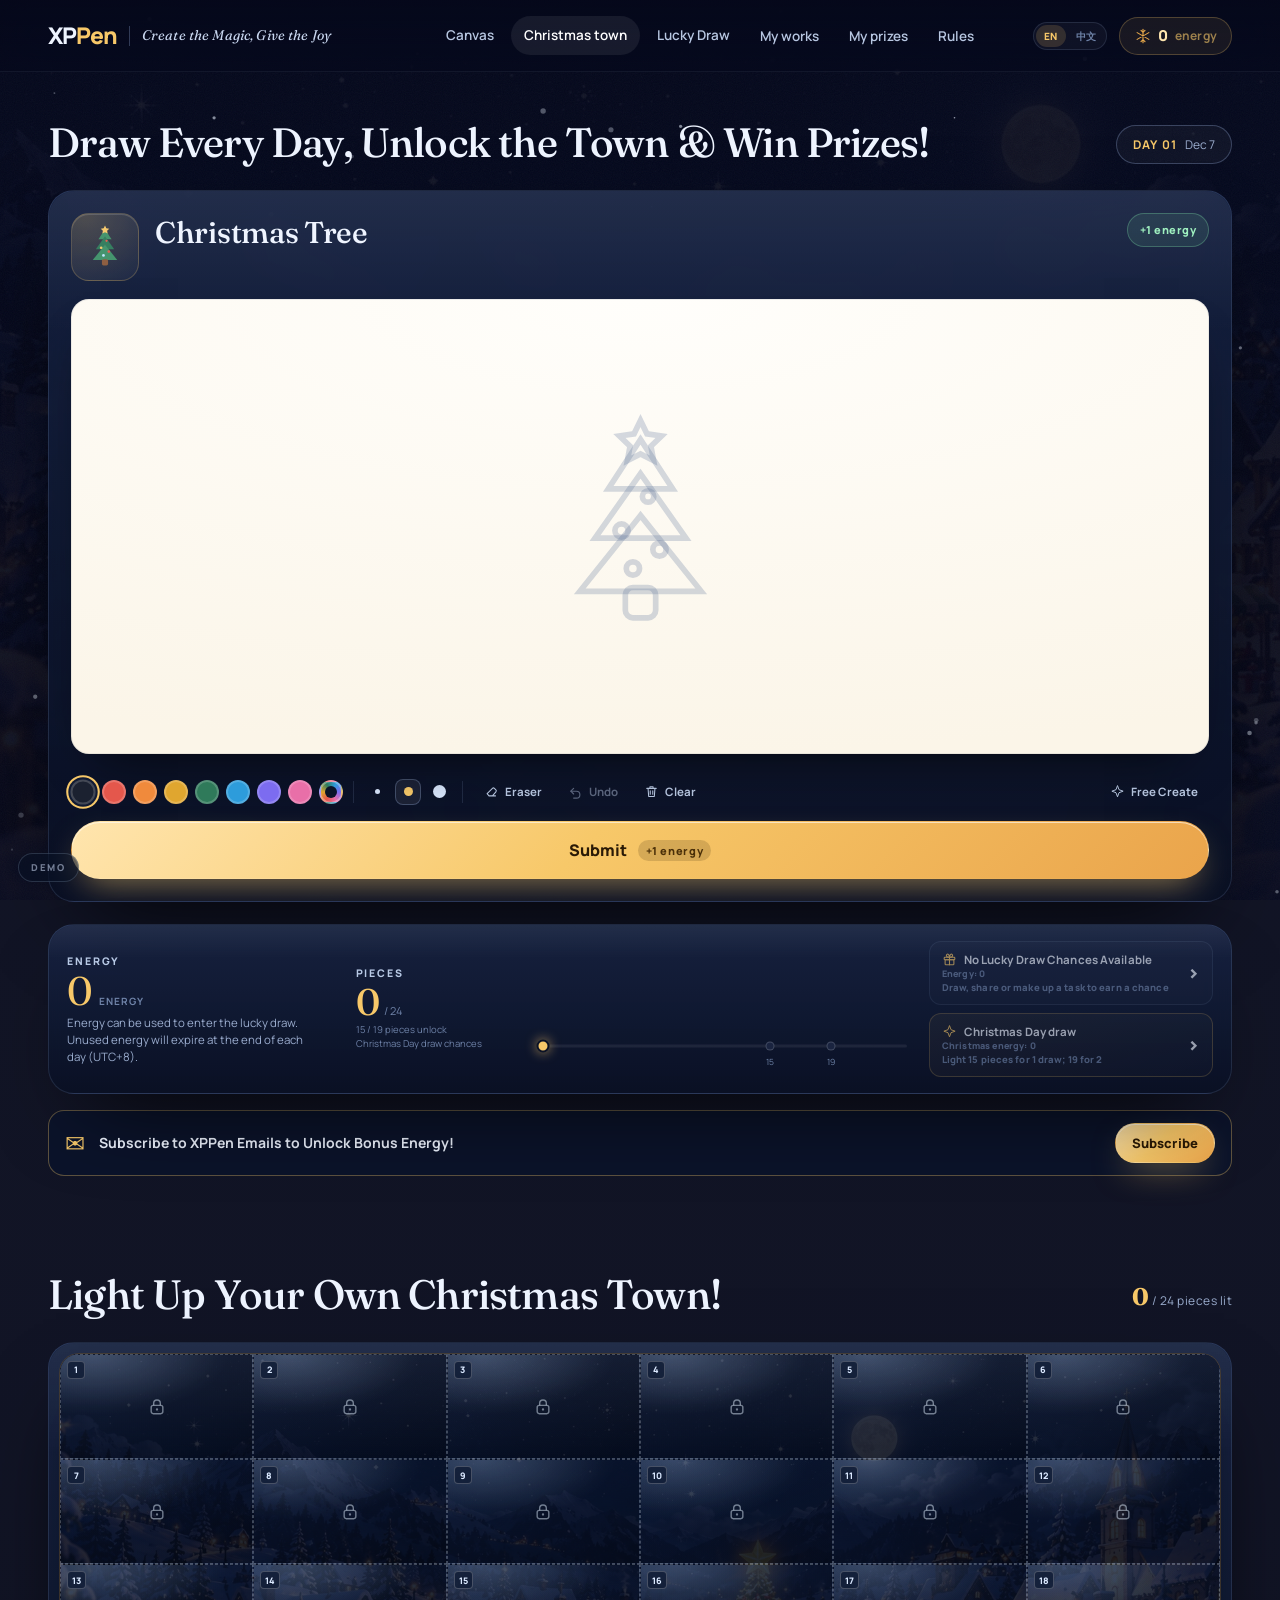
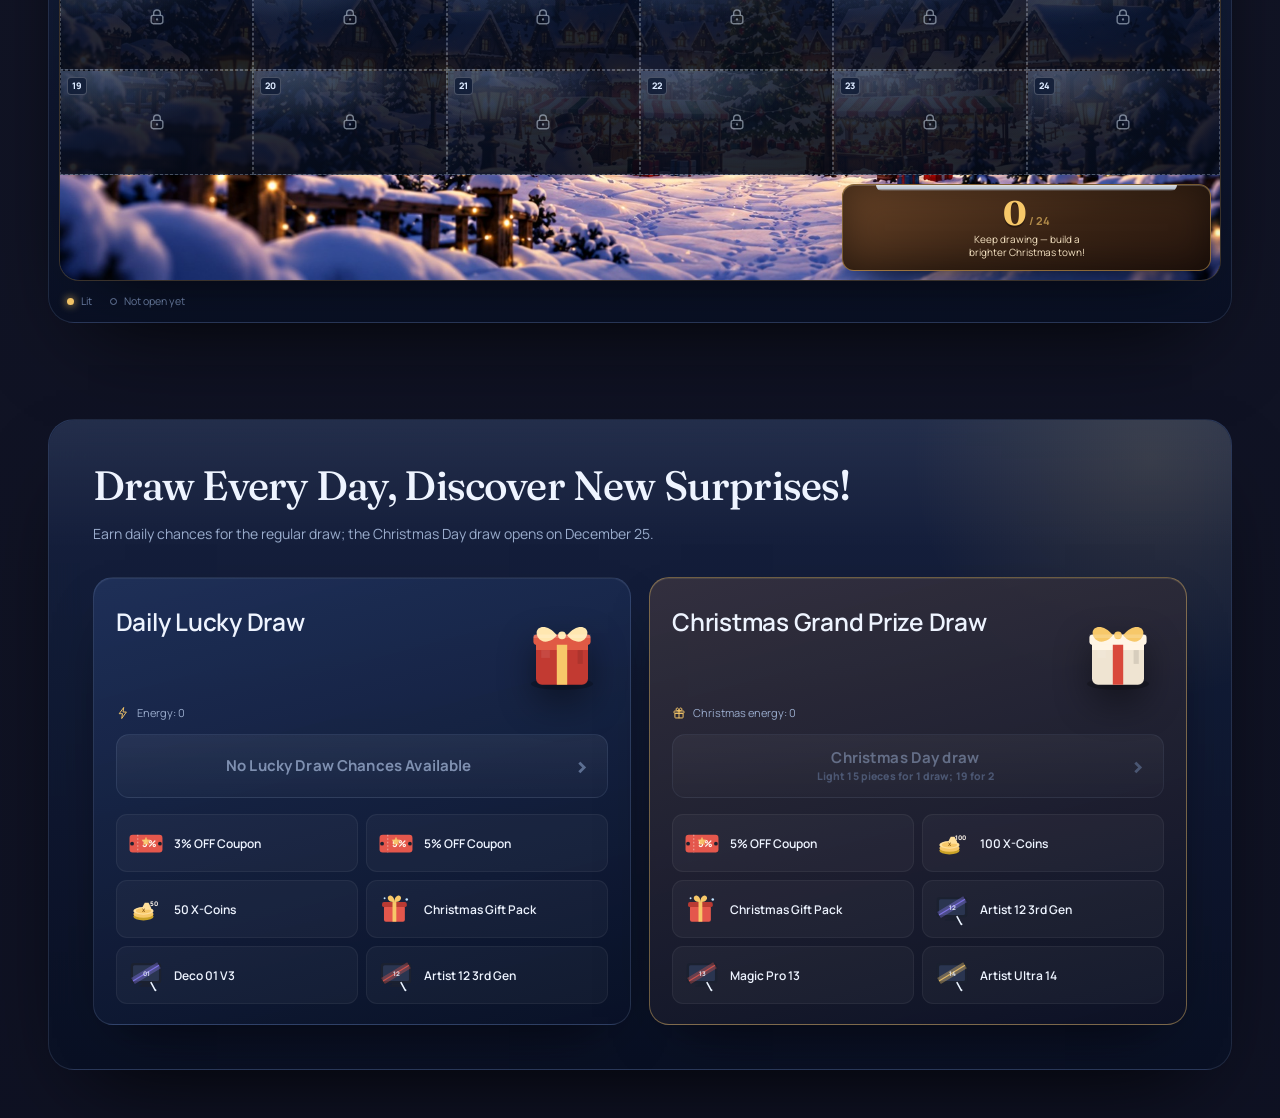
==== commit 5b95464b: "完善订阅授权与纪念图展示" ====
--- a/index.html
+++ b/index.html
@@ -10,7 +10,7 @@
   <link rel="preconnect" href="https://fonts.googleapis.com">
   <link rel="preconnect" href="https://fonts.gstatic.com" crossorigin>
   <link href="https://fonts.googleapis.com/css2?family=Fraunces:ital,opsz,wght@0,9..144,400..700;1,9..144,400..700&family=Manrope:wght@400;500;600;700;800&display=swap" rel="stylesheet">
-  <link rel="stylesheet" href="assets/css/style.css?v=20261104u">
+  <link rel="stylesheet" href="assets/css/style.css?v=20261105c">
 </head>
 <body>
 
@@ -193,7 +193,7 @@
                 <button class="tool-btn" id="tool-undo" type="button"><svg class="i"><use href="#i-undo"/></svg><span data-i18n="tool.undo">Undo</span></button>
                 <button class="tool-btn" id="tool-clear" type="button"><svg class="i"><use href="#i-trash"/></svg><span data-i18n="tool.clear">Clear</span></button>
               </div>
-              <button class="tool-btn guide-toggle is-on" id="tool-guide" type="button" aria-pressed="true"><svg class="i"><use href="#i-sparkle"/></svg><span data-i18n="tool.guide">Guide</span></button>
+              <button class="tool-btn guide-toggle" id="tool-guide" type="button" aria-pressed="false"><svg class="i"><use href="#i-sparkle"/></svg><span data-i18n="tool.guide">Guide</span></button>
             </div>
 
             <button class="btn btn-primary btn-submit" id="submit-drawing" type="button">
@@ -476,13 +476,13 @@
   <p class="demo-foot" data-i18n="demo.foot">State is stored in this browser only.</p>
 </aside>
 
-<script src="assets/js/i18n.js?v=20261104x"></script>
+<script src="assets/js/i18n.js?v=20261105c"></script>
 <script src="assets/js/data.js?v=20261104u"></script>
 <script src="assets/js/art.js?v=20261104u"></script>
 <script src="assets/js/draw.js?v=20261102d"></script>
 <script src="assets/js/reel.js?v=20261102d"></script>
 <script src="assets/js/keepsake.js?v=20261104u"></script>
 <script src="assets/js/activity-rules.js?v=20261103a"></script>
-<script src="assets/js/app.js?v=20261104y"></script>
+<script src="assets/js/app.js?v=20261105c"></script>
 </body>
 </html>
--- a/assets/css/style.css
+++ b/assets/css/style.css
@@ -1523,6 +1523,9 @@
 }
 .field input:focus { outline: none; border-color: var(--gold); background: rgba(247, 200, 105, .05); }
 .field-error { color: #ff9c92; font-size: 12px; margin: 0 0 12px; }
+.subscription-consent { display: flex; align-items: flex-start; gap: 10px; margin: 4px 0 16px; color: var(--muted); font-size: 13px; line-height: 1.5; cursor: pointer; }
+.subscription-consent input { flex: none; width: 16px; height: 16px; margin: 2px 0 0; accent-color: var(--gold); cursor: pointer; }
+
 .auth-form-wrap .btn-block { margin-top: 6px; padding: 15px; }
 .auth-fine { font-size: 10.5px; color: var(--muted-2); margin: 18px 0 0; line-height: 1.6; }
 #auth-demo { align-self: flex-start; margin-top: 8px; }
@@ -1875,6 +1878,8 @@
 .kp-foot { margin-top: auto; padding-top: 8px; border-top: 1px solid rgba(247, 200, 105, .14); display: flex; justify-content: space-between; gap: 8px; font-size: 7.5px; letter-spacing: .1em; text-transform: uppercase; color: rgba(196, 211, 234, .55); }
 .kp-foot b { color: rgba(247, 200, 105, .75); font-weight: 700; }
 
+.keepsake-code { margin: 0 0 14px; color: var(--muted); font-size: 12px; }
+.keepsake-code strong { color: var(--gold); letter-spacing: .04em; }
 .keepsake-form .field { margin-bottom: 12px; }
 .keepsake-form textarea {
   width: 100%;
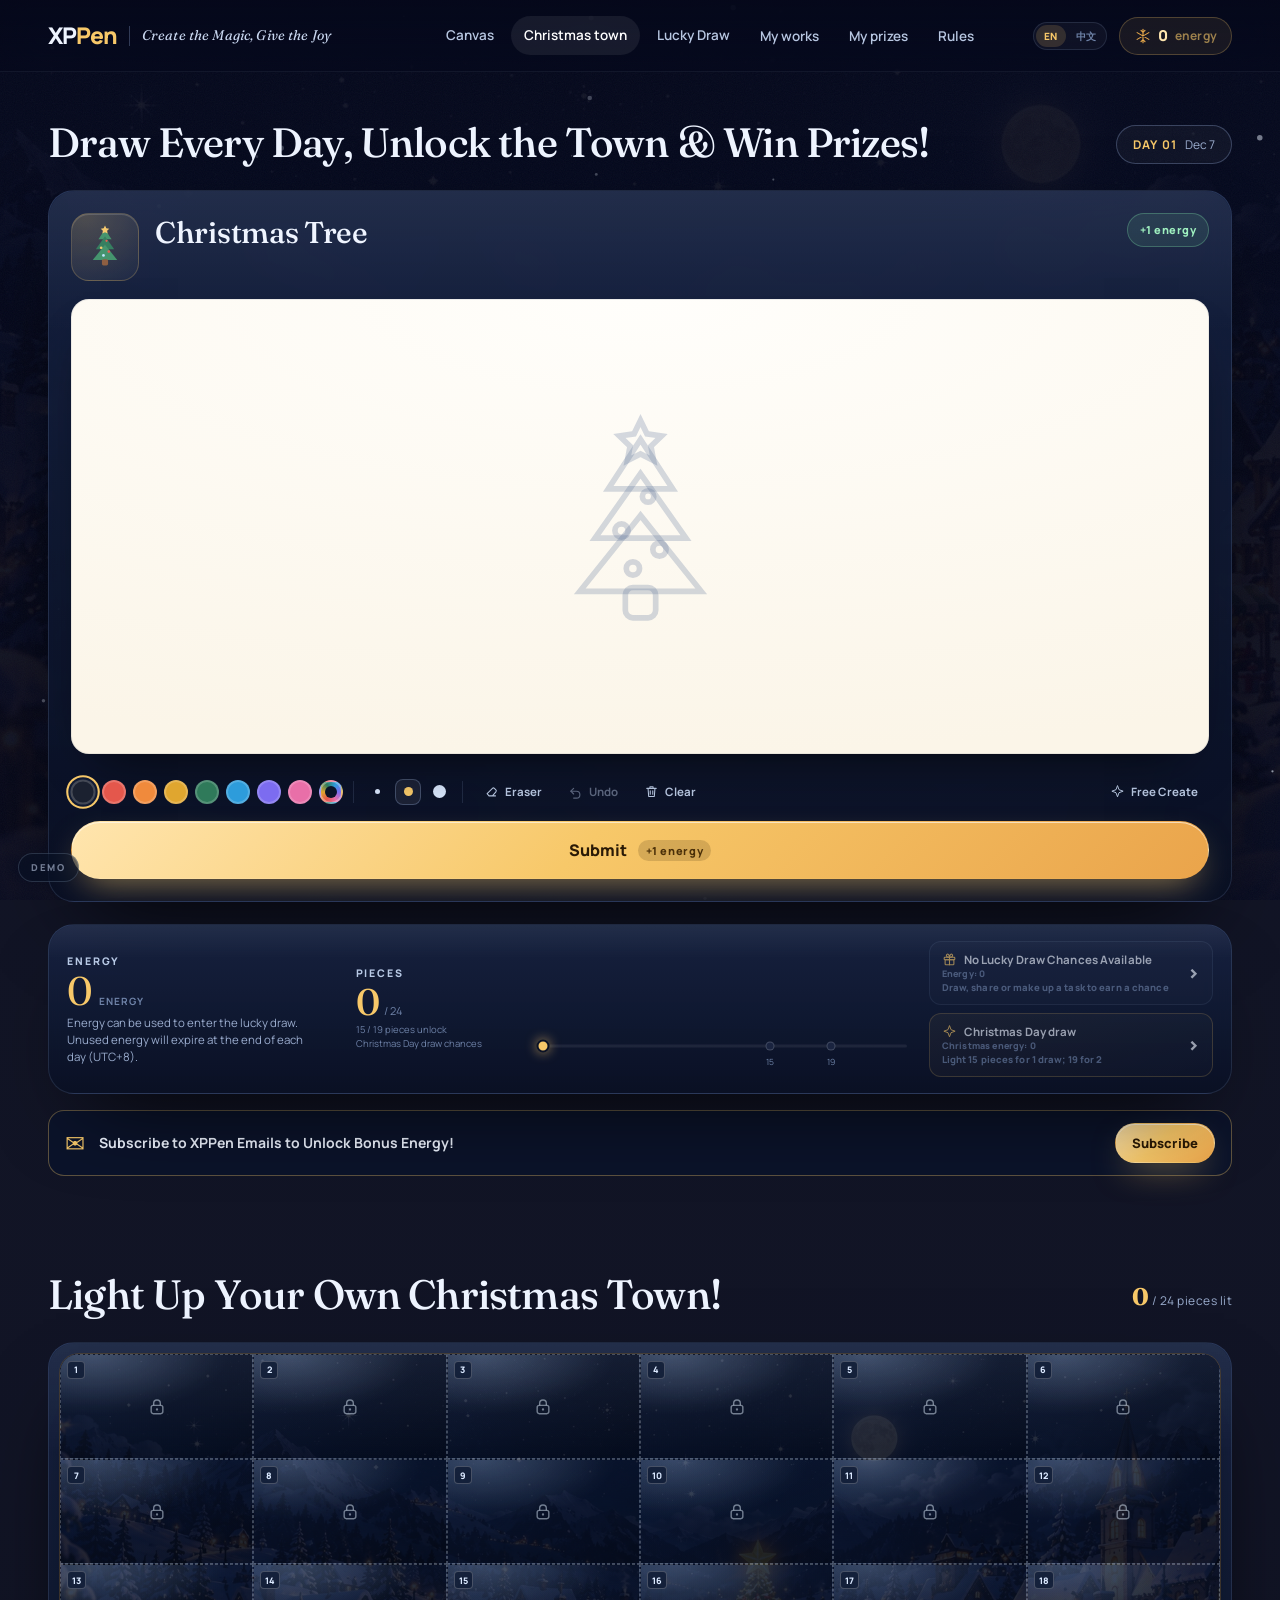
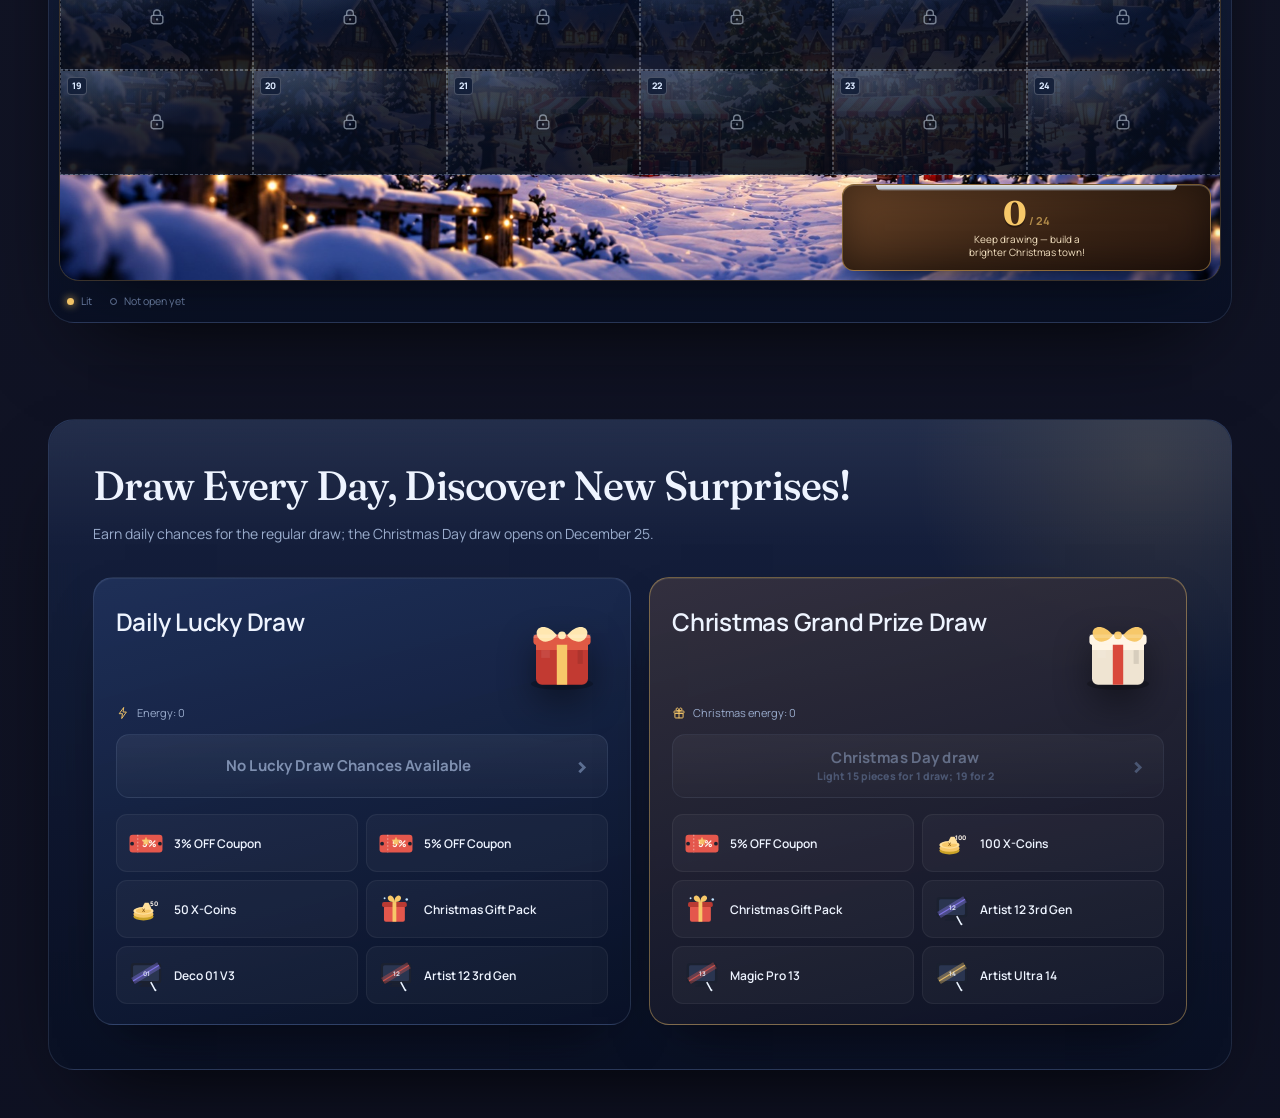
==== commit 031f1295: "调整小镇完成提示英文文案" ====
--- a/index.html
+++ b/index.html
@@ -476,7 +476,7 @@
   <p class="demo-foot" data-i18n="demo.foot">State is stored in this browser only.</p>
 </aside>
 
-<script src="assets/js/i18n.js?v=20261105c"></script>
+<script src="assets/js/i18n.js?v=20261105d"></script>
 <script src="assets/js/data.js?v=20261104u"></script>
 <script src="assets/js/art.js?v=20261104u"></script>
 <script src="assets/js/draw.js?v=20261102d"></script>
